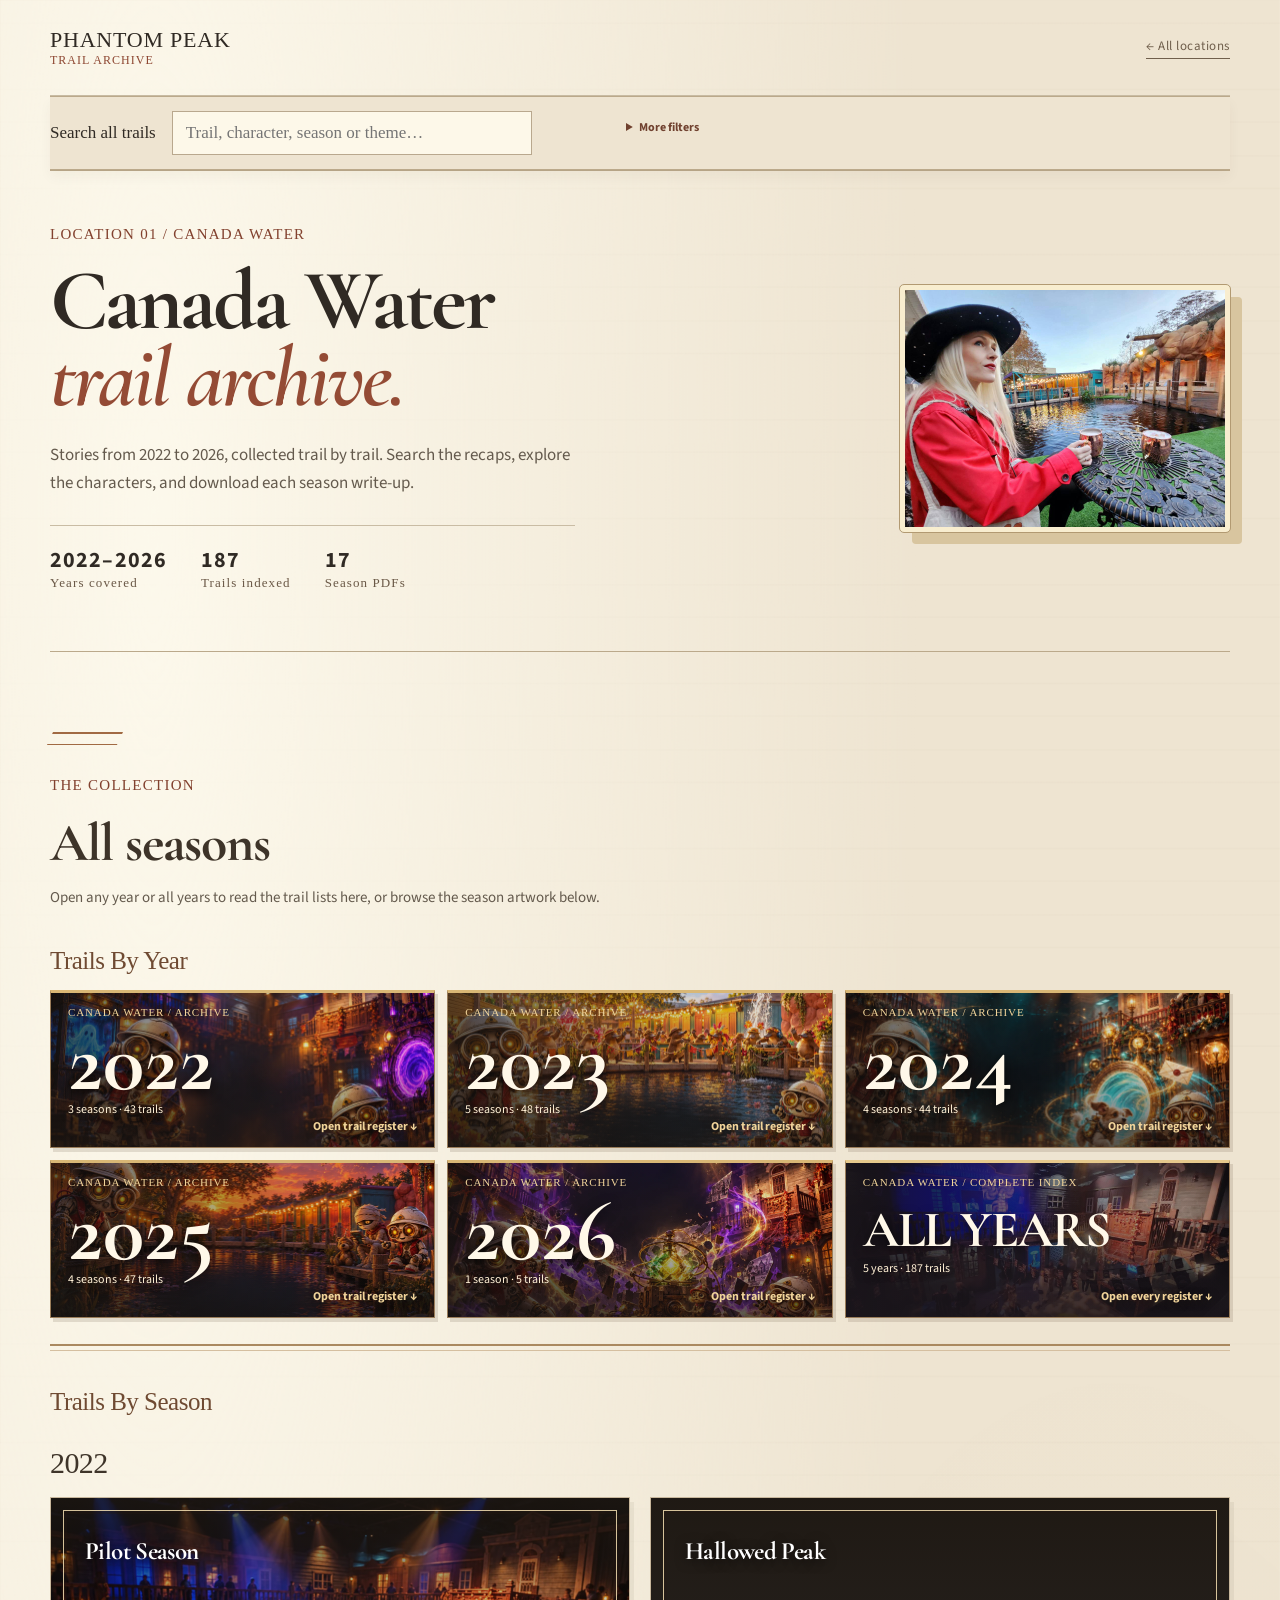
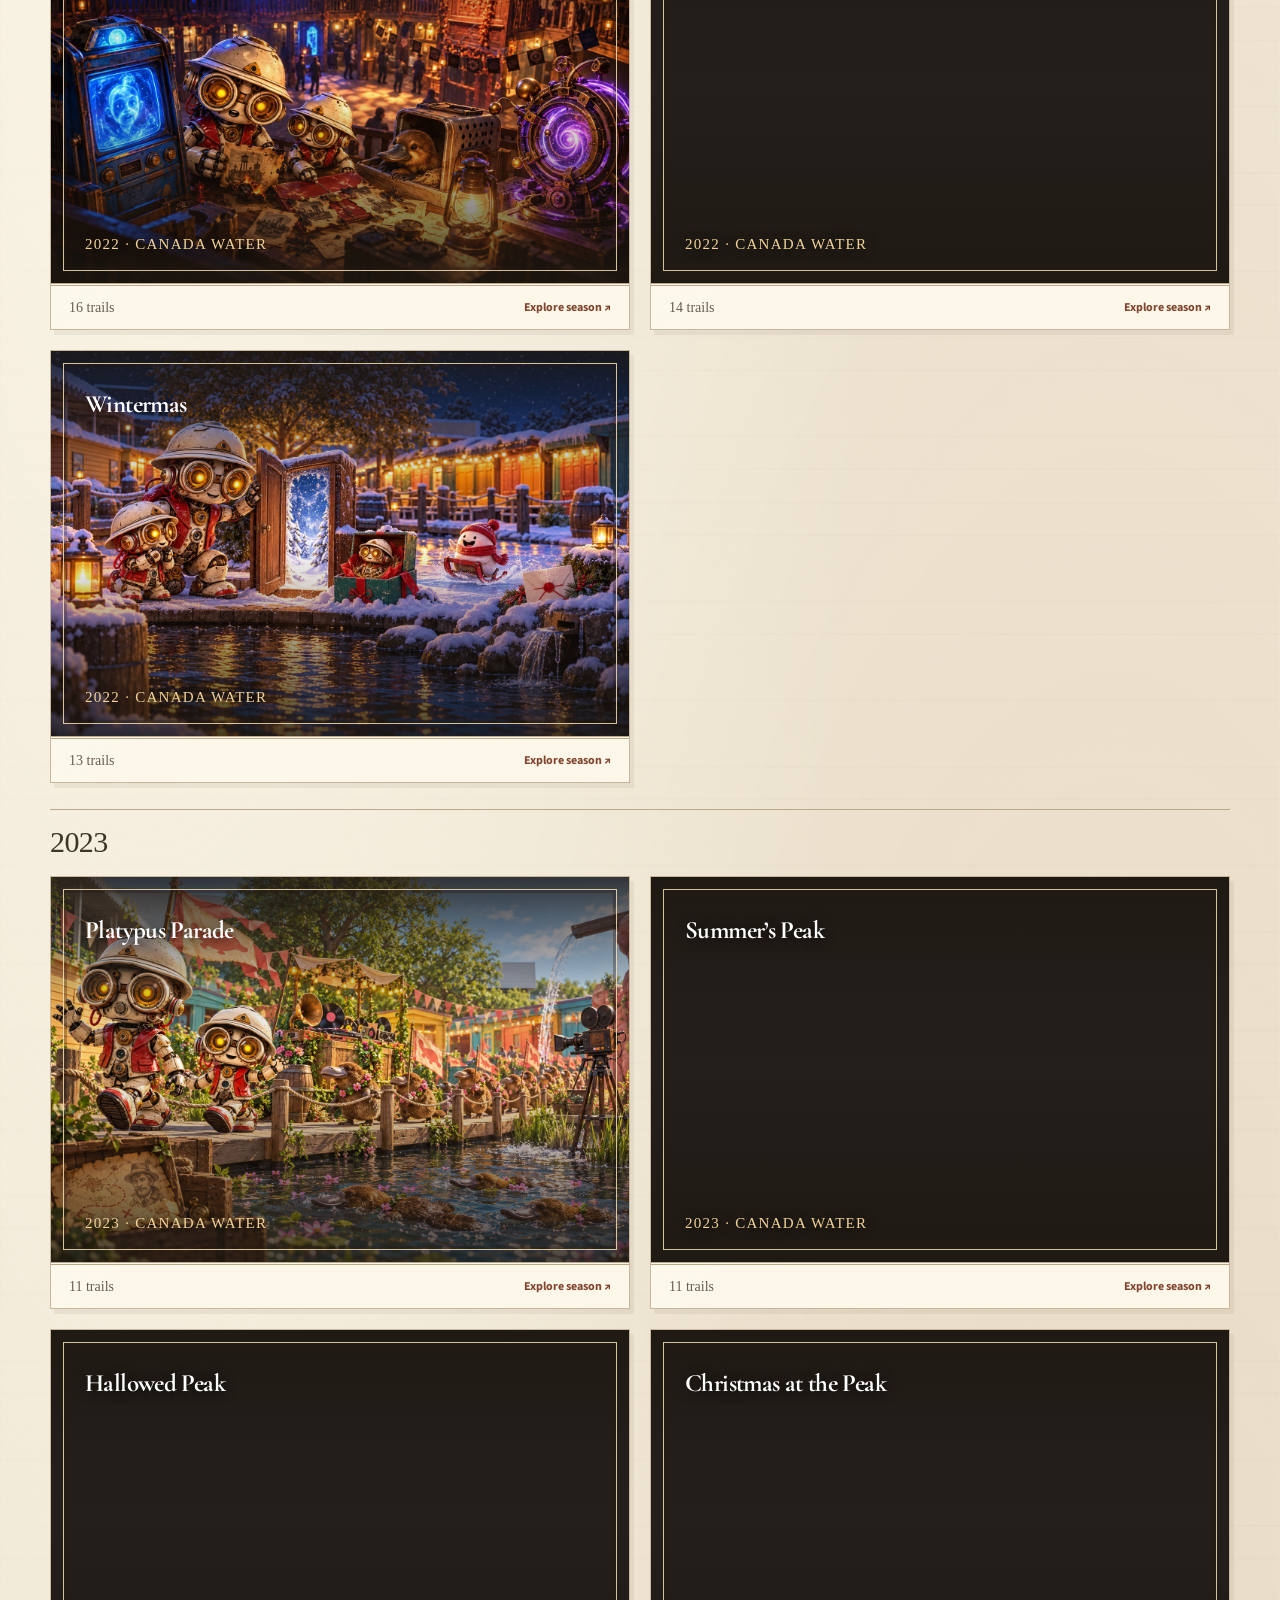
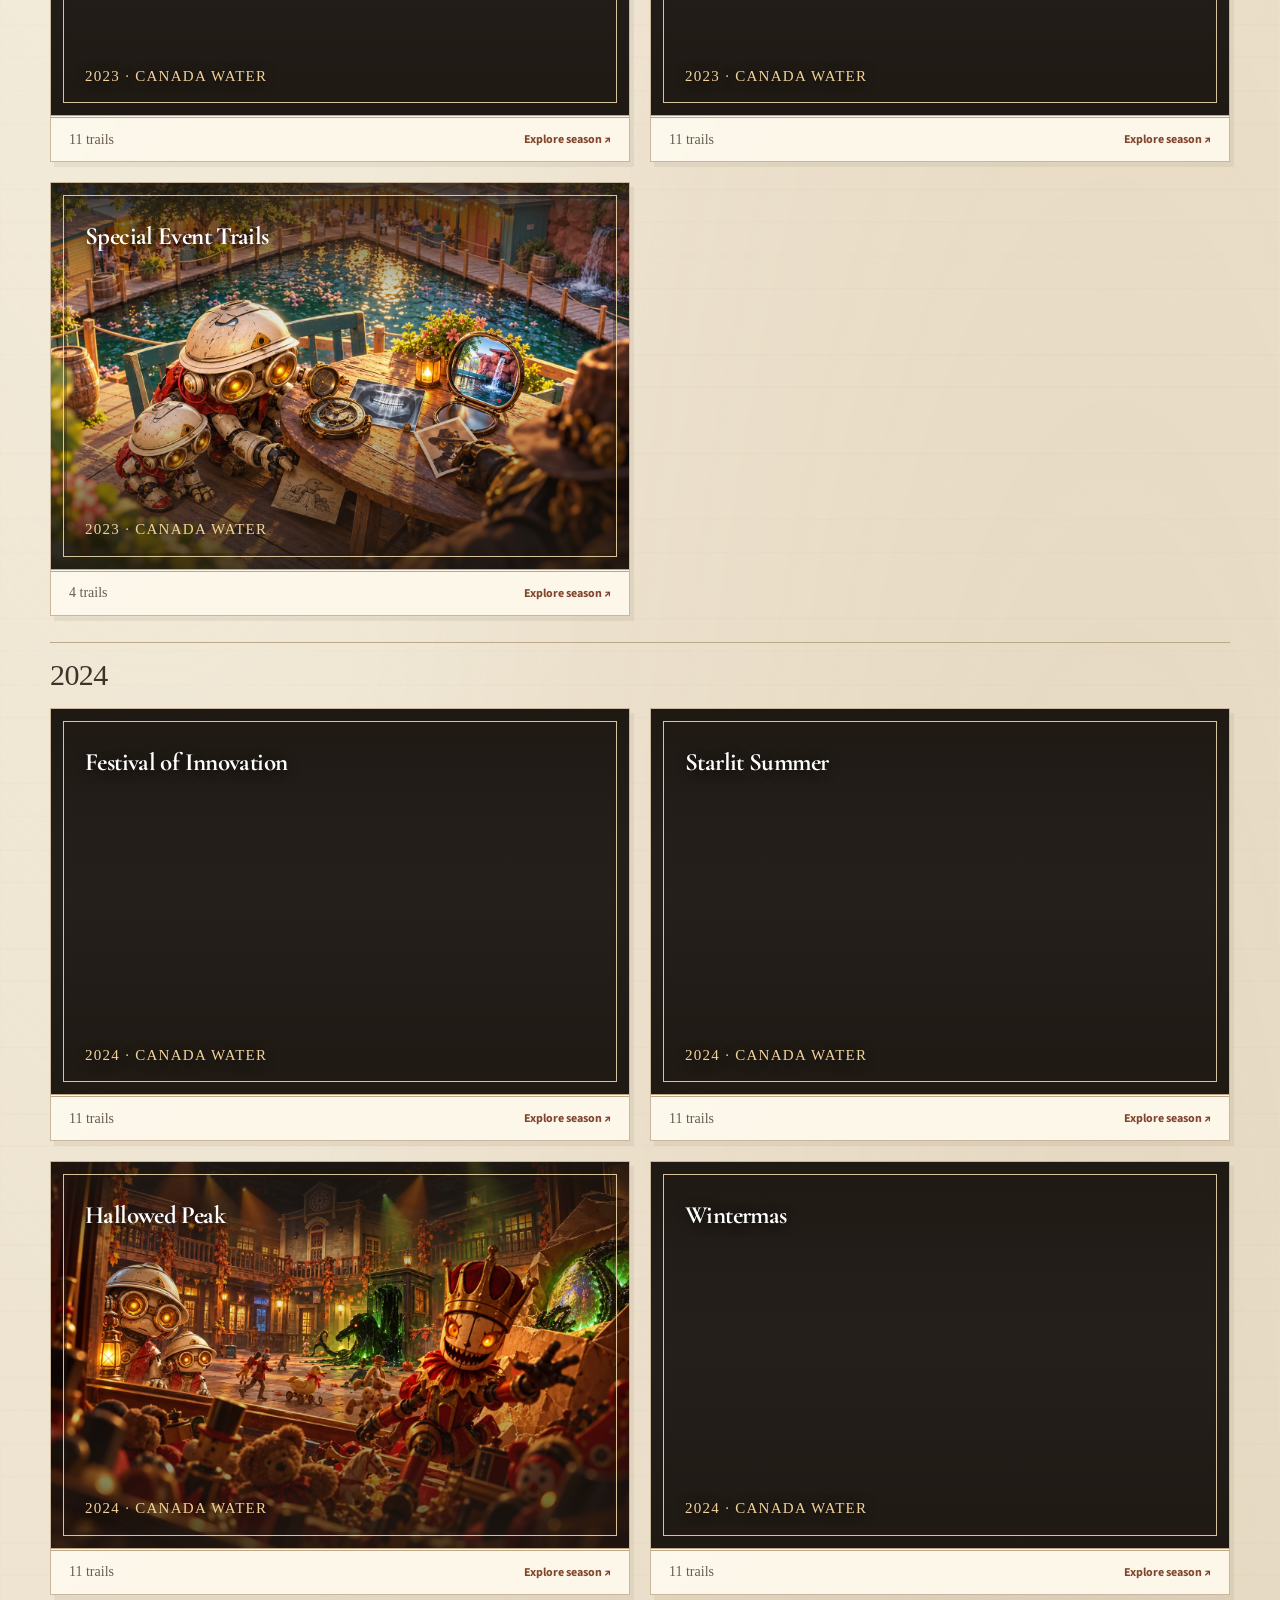
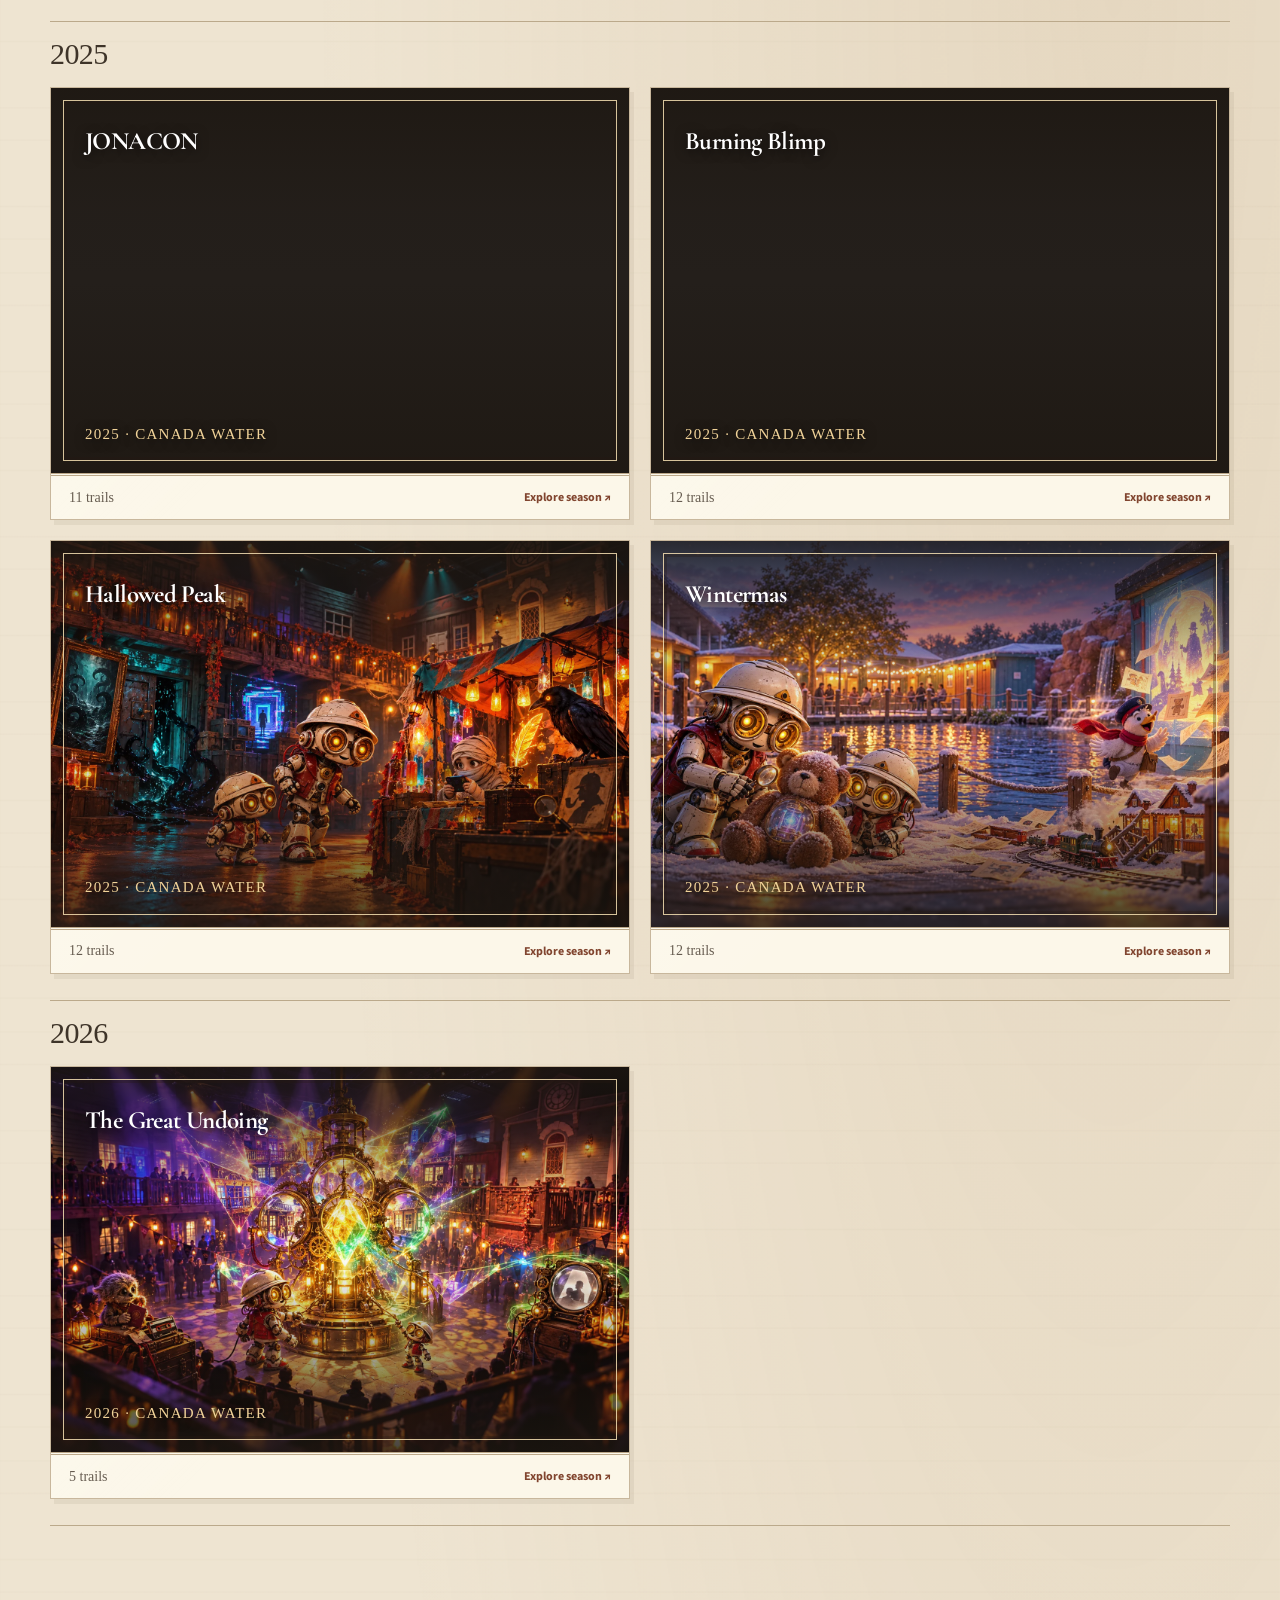
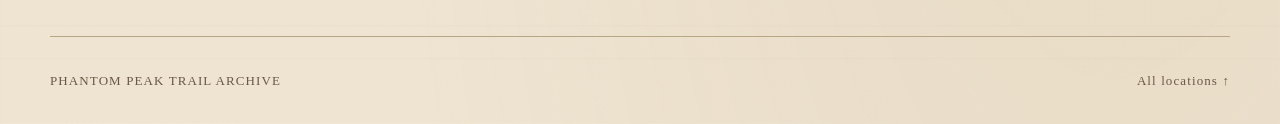
==== canada-water.html @ ec882821 "Show register label only when open and simplify season link" ====
<!doctype html>
<html lang="en">
<head>
  <meta charset="utf-8">
  <meta name="viewport" content="width=device-width, initial-scale=1">
  <meta name="theme-color" content="#eee4d1">
  <meta name="description" content="Search 187 Phantom Peak Canada Water trails by title, season, characters and theme. Read the recaps and download the season PDFs.">
  <title>Canada Water Trails · Phantom Peak Trail Archive</title>
  <link rel="icon" href="assets/ppec-logo.png">
  <link rel="stylesheet" href="styles.css?v=13">
  <script defer src="canada-water.js?v=14"></script>
</head>
<body class="archive-page">
  <a class="skip-link" href="#main">Skip to content</a>
  <header class="site-header wrap">
    <a class="brand" href="index.html" aria-label="Phantom Peak Trail Archive home">
      <span class="brand-lockup"><strong>PHANTOM PEAK</strong><small>TRAIL ARCHIVE</small></span>
    </a>
    <a class="header-back" href="index.html">← All locations</a>
  </header>

  <main id="main">
    <div class="archive-search-bar wrap">
      <label for="search">Search all trails <input id="search" type="search" placeholder="Trail, character, season or theme…" autocomplete="off"></label>
      <details class="advanced-filters"><summary>More filters</summary>
        <div class="filter-grid">
          <label>Year <select id="year-filter"><option value="">All years</option><option>2022</option><option>2023</option><option>2024</option><option>2025</option><option>2026</option></select></label>
          <label>Season <select id="season-filter"><option value="">All seasons</option><option>Launch</option><option>Spring</option><option>Summer</option><option>Autumn</option><option>Winter</option><option>Special</option><option>Finale</option></select></label>
          <label>Main character <select id="main-filter"><option value="">Any character</option></select></label>
          <label>Other character <select id="other-filter"><option value="">Any character</option></select></label>
          <label>Theme <select id="theme-filter"><option value="">Any theme</option></select></label>
        </div>
        <div class="filter-actions"><button id="apply-filters" type="button" disabled>Apply filters</button><span id="filter-status" role="status" aria-live="polite"></span></div>
      </details>
    </div>
    <section class="archive-intro wrap">
      <div class="archive-intro-copy">
        <p class="eyebrow">LOCATION 01 / CANADA WATER</p>
        <h1><span class="location-name">Canada Water</span><br><em>trail archive.</em></h1>
        <p>Stories from 2022 to 2026, collected trail by trail. Search the recaps, explore the characters, and download each season write-up.</p>
        <div class="archive-stats"><span><strong>2022–2026</strong> Years covered</span><span><strong>187</strong> Trails indexed</span><span><strong>17</strong> Season PDFs</span></div>
      </div>
      <div class="archive-intro-art" aria-hidden="true"><img src="assets/canada-water-portrait.jpg" alt=""></div>
    </section>

    <section class="library wrap" aria-label="Trail archive">
      <div id="archive-view" aria-live="polite"></div>
    </section>
  </main>

  <footer class="site-footer wrap"><span>PHANTOM PEAK TRAIL ARCHIVE</span><a href="index.html">All locations ↑</a></footer>
</body>
</html>
---- styles.css ----
@import url('https://fonts.googleapis.com/css2?family=Cormorant+Garamond:ital,wght@0,500;0,600;0,700;1,600&family=IM+Fell+English+SC&family=Source+Sans+3:wght@400;500;600;700&display=swap');

:root{--ink:#251a2e;--plum:#281a37;--plum-deep:#1c1129;--cream:#f5efe3;--paper:#fffaf0;--gold:#f8ca55;--red:#d83d38;--muted:#685e68;--line:#d9cfc0;font-family:'DM Sans',Arial,sans-serif;color:var(--ink);background:var(--cream)}
*{box-sizing:border-box}html{scroll-behavior:smooth}body{margin:0}button,input{font:inherit}a{color:inherit}img{max-width:100%;display:block}.wrap{width:min(1180px,calc(100% - 48px));margin-inline:auto}.skip-link{position:absolute;top:-60px;left:16px;padding:10px 16px;background:var(--gold);z-index:100}.skip-link:focus{top:10px}.site-header{height:86px;display:flex;align-items:center;justify-content:space-between;gap:18px}.brand{text-decoration:none;display:inline-flex;align-items:center;gap:12px;color:var(--ink);font-size:16px;letter-spacing:.13em;font-weight:700;white-space:nowrap}.brand img{border-radius:50%}.brand-accent{color:var(--red);padding-inline:2px}.header-label,.header-back{font-size:13px;letter-spacing:.04em;color:var(--muted)}.header-back{text-decoration:none;border-bottom:1px solid currentColor;padding-bottom:3px}.header-back:hover{color:var(--red)}.eyebrow{font-size:12px;font-weight:700;letter-spacing:.17em;color:#a33c39;margin:0 0 20px}.eyebrow.light{color:var(--gold)}h1,h2,h3,p{margin-top:0}h1,h2,h3{font-family:'Playfair Display',Georgia,serif}h1{font-size:clamp(58px,8.2vw,112px);line-height:.98;letter-spacing:-.045em}h1 em{font-weight:600;color:var(--gold)}h2{font-size:clamp(34px,4.2vw,54px);line-height:1.08;letter-spacing:-.035em}h3{font-size:clamp(44px,5vw,66px);line-height:1.01;letter-spacing:-.04em}

.hero{min-height:620px;position:relative;isolation:isolate;display:flex;align-items:center;background:var(--plum-deep);overflow:hidden}.hero-image{position:absolute;inset:0;background:url('assets/phantom-peak-bridge.jpg') center 49%/cover no-repeat;z-index:-2;filter:saturate(.8)}.hero-shade{position:absolute;inset:0;background:linear-gradient(90deg,rgba(28,17,41,.97) 0%,rgba(28,17,41,.86) 35%,rgba(28,17,41,.22) 78%),linear-gradient(0deg,rgba(28,17,41,.45),transparent 45%);z-index:-1}.hero-content{padding-block:95px;color:#fff}.hero h1{max-width:730px;margin-bottom:28px}.hero-intro{max-width:480px;color:#eee4eb;font-size:18px;line-height:1.65;margin-bottom:35px}.button{display:inline-flex;align-items:center;justify-content:space-between;gap:32px;padding:16px 19px;text-decoration:none;font-weight:700;font-size:14px}.button-gold{background:var(--gold);color:var(--plum-deep);box-shadow:5px 5px 0 rgba(248,202,85,.25)}.button:hover{transform:translateY(-2px)}.button:focus-visible,.location-card:focus-visible,.year-filter:focus-visible,.reader-close:focus-visible,a:focus-visible,input:focus-visible{outline:3px solid var(--red);outline-offset:4px}

.locations{padding-block:110px 100px}.section-heading{display:flex;justify-content:space-between;gap:40px;align-items:end;margin-bottom:34px}.section-heading h2{margin-bottom:0}.section-heading>p{max-width:350px;color:var(--muted);line-height:1.65;margin-bottom:7px}.location-grid{display:grid;grid-template-columns:repeat(2,minmax(0,1fr));gap:22px}.location-card{min-height:490px;padding:28px 30px 32px;display:flex;flex-direction:column;justify-content:space-between;position:relative;overflow:hidden;border-radius:3px;text-decoration:none}.location-card::before,.location-card::after{content:"";position:absolute;pointer-events:none}.location-canada{color:#fff;background:radial-gradient(circle at 92% 11%,#715183 0,transparent 39%),linear-gradient(135deg,#3c2850,#1b122a)}.location-canada::before{height:400px;width:400px;border:1px solid rgba(248,202,85,.2);border-radius:50%;right:-140px;top:90px;box-shadow:0 0 0 44px rgba(248,202,85,.045),0 0 0 98px rgba(248,202,85,.035)}.location-canada:hover{background:radial-gradient(circle at 92% 11%,#845c93 0,transparent 39%),linear-gradient(135deg,#49305e,#1b122a)}.location-stratford{background:linear-gradient(140deg,#e6ddcd,#d6cabb);color:#3e3640}.location-stratford::before{height:480px;width:480px;border:2px dashed rgba(65,48,67,.12);transform:rotate(28deg);right:-190px;top:70px}.location-card-top,.location-card-bottom{position:relative;z-index:1}.location-card-top{display:flex;justify-content:space-between;align-items:center;gap:12px}.location-index{font-size:11px;font-weight:700;letter-spacing:.13em}.status{font-size:10px;font-weight:700;letter-spacing:.11em;padding:8px 10px;white-space:nowrap}.status.ready{background:var(--gold);color:var(--ink)}.status.soon{border:1px solid rgba(37,26,46,.35)}.location-illustration{display:block;font-size:51px;color:var(--gold);line-height:1;margin-bottom:25px}.location-stratford .location-illustration{color:#9a788f}.location-card h3{margin-bottom:16px}.location-card p{max-width:320px;font-size:15px;line-height:1.6;opacity:.88;margin-bottom:32px}.card-link{display:inline-flex;gap:25px;align-items:center;border-bottom:1px solid currentColor;padding-bottom:6px;font-size:14px;font-weight:700}.card-link.muted{opacity:.65}.site-footer{min-height:88px;border-top:1px solid var(--line);display:flex;align-items:center;justify-content:space-between;gap:20px;color:var(--muted);font-size:11px;letter-spacing:.12em;font-weight:700}.site-footer a{text-decoration:none}

.archive-intro{min-height:430px;padding-block:55px 60px;display:flex;align-items:center;justify-content:space-between;gap:40px;border-top:1px solid var(--line);border-bottom:1px solid var(--line)}.archive-intro-copy{max-width:700px}.archive-intro h1{font-size:clamp(56px,6.7vw,88px);margin-bottom:24px}.archive-intro h1 em{color:#aa3c36}.archive-intro-copy>p:not(.eyebrow){max-width:525px;line-height:1.65;font-size:17px;color:var(--muted)}.archive-stats{display:flex;gap:34px;margin-top:28px}.archive-stats span{font-size:12px;color:var(--muted)}.archive-stats strong{display:block;color:var(--ink);font-size:22px;line-height:1.3}.archive-intro-art{width:275px;min-width:220px;aspect-ratio:1;position:relative;display:grid;place-items:center;background:#e9d6aa;border-radius:50%;box-shadow:0 0 0 16px #eee3cd,0 0 0 17px #cbbd9e}.archive-intro-art img{width:66%;border-radius:50%;transform:rotate(-9deg);box-shadow:5px 12px 0 rgba(37,26,46,.13)}.art-rays{position:absolute;top:-50px;right:-10px;font-size:90px;color:#ba6150}.library{padding-block:80px 110px}.library-heading{display:flex;align-items:end;justify-content:space-between;gap:25px}.library-heading h2{margin-bottom:0}.search-label{display:flex;flex-direction:column;gap:8px;color:var(--muted);font-size:12px;font-weight:700;letter-spacing:.04em;min-width:min(300px,100%)}.search-label input{border:1px solid #bdb1a8;border-radius:2px;background:var(--paper);height:45px;padding:0 14px;color:var(--ink);outline:none}.search-label input:focus{border-color:#a33c39}.year-filters{display:flex;gap:8px;flex-wrap:wrap;margin:35px 0 14px}.year-filter{border:1px solid var(--line);background:transparent;color:var(--ink);padding:9px 17px;cursor:pointer;font-size:13px;font-weight:700}.year-filter:hover{border-color:var(--red)}.year-filter.active{background:var(--plum);border-color:var(--plum);color:#fff}.results-count{color:var(--muted);font-size:13px;margin-bottom:21px}.season-grid{display:grid;grid-template-columns:repeat(3,minmax(0,1fr));gap:17px}.season-card{min-height:258px;background:var(--paper);border:1px solid var(--line);display:flex;flex-direction:column;justify-content:space-between;padding:22px;position:relative;overflow:hidden}.season-card::before{content:"";position:absolute;width:95px;height:95px;border:1px solid currentColor;opacity:.12;border-radius:50%;right:-23px;top:-27px}.season-card.spring{border-top:5px solid #7e9374}.season-card.summer{border-top:5px solid #dd9952}.season-card.autumn{border-top:5px solid #a85846}.season-card.winter{border-top:5px solid #7c8ca3}.season-card.special{border-top:5px solid #9470a0}.season-card.pending{background:#eee7db;border-style:dashed;color:#6d626c}.season-top{display:flex;justify-content:space-between;gap:12px;align-items:start}.season-tag{font-size:11px;font-weight:700;letter-spacing:.11em;text-transform:uppercase;color:#775a5f}.season-symbol{font-size:31px;line-height:1;color:#aa8674}.season-card h3{font-size:27px;line-height:1.12;margin:0 0 11px;letter-spacing:-.025em}.season-card p{font-size:13px;line-height:1.5;color:var(--muted);margin:0}.season-card .season-action{background:none;border:0;color:#a03634;font-size:13px;font-weight:700;padding:0 0 4px;cursor:pointer;border-bottom:1px solid #a03634;text-align:left}.season-card .season-action:hover{color:#712220}.season-card .pending-label{font-size:12px;font-weight:700;color:#74616c}.no-results{padding:35px;border:1px dashed var(--line);color:var(--muted);text-align:center}

.reader{width:min(1000px,calc(100% - 26px));height:min(92vh,900px);max-height:none;border:0;padding:0;background:var(--paper);color:var(--ink);box-shadow:0 25px 80px rgba(0,0,0,.4)}.reader::backdrop{background:rgba(24,15,32,.82)}.reader-header{display:flex;justify-content:space-between;gap:20px;align-items:start;padding:20px 24px 12px}.reader-header .eyebrow{margin-bottom:5px}.reader-header h2{font-size:28px;margin:0}.reader-close{border:1px solid var(--line);background:transparent;width:40px;height:40px;font-size:30px;cursor:pointer;line-height:1}.reader-actions{display:flex;gap:20px;padding:0 24px 15px;font-size:13px;font-weight:700;color:#a03634}.reader-actions a{text-decoration:underline;text-underline-offset:3px}.reader iframe{display:block;width:100%;height:calc(100% - 145px);border:0;background:#ddd}.reader-fallback{font-size:12px;color:var(--muted);padding:6px 24px;margin:0}

@media(max-width:800px){.hero{min-height:570px}.hero-shade{background:linear-gradient(90deg,rgba(28,17,41,.95),rgba(28,17,41,.52)),linear-gradient(0deg,rgba(28,17,41,.55),transparent 55%)}.location-grid{grid-template-columns:1fr}.location-card{min-height:400px}.season-grid{grid-template-columns:repeat(2,minmax(0,1fr))}.archive-intro-art{width:200px;min-width:180px}.section-heading{align-items:start}}
@media(max-width:600px){.wrap{width:min(100% - 32px,1180px)}.site-header{height:74px}.brand{font-size:13px;gap:9px}.brand img{width:39px;height:39px}.header-label{display:none}.hero{min-height:590px;align-items:end}.hero-content{padding-block:70px}.hero h1{font-size:clamp(58px,13vw,80px)}.hero-intro{font-size:16px}.locations{padding-block:75px}.section-heading,.library-heading{display:block}.section-heading>p{margin-top:20px}.location-card{min-height:410px;padding:23px}.location-card h3{font-size:55px}.archive-intro{padding-block:57px 40px;display:block;overflow:hidden}.archive-intro h1{font-size:clamp(53px,12vw,70px)}.archive-intro-art{display:none}.archive-stats{gap:22px}.library{padding-block:64px 80px}.library-heading .search-label{margin-top:27px}.season-grid{grid-template-columns:1fr}.season-card{min-height:220px}.site-footer{align-items:start;flex-direction:column;justify-content:center;gap:7px}.reader-header h2{font-size:21px}.reader-actions{gap:14px;flex-wrap:wrap}.reader iframe{height:calc(100% - 180px)}}
@media(prefers-reduced-motion:reduce){html{scroll-behavior:auto}.button:hover{transform:none}}

/* Trail-level archive */
.filter-grid{display:grid;grid-template-columns:repeat(5,minmax(0,1fr));gap:12px;margin:34px 0 22px}.filter-grid label{display:flex;flex-direction:column;gap:8px;font-size:12px;font-weight:700;color:var(--muted)}.filter-grid select{height:44px;width:100%;border:1px solid #bdb1a8;background:var(--paper);color:var(--ink);border-radius:2px;padding:0 10px;font-size:13px;outline:none}.filter-grid select:focus-visible{outline:3px solid var(--red);outline-offset:2px}.results-row{display:flex;align-items:center;justify-content:space-between;gap:15px;border-bottom:1px solid var(--line);padding-bottom:10px}.results-row .results-count{margin:0}.clear-filters{border:0;background:none;color:#a03634;font-size:12px;font-weight:700;text-decoration:underline;text-underline-offset:3px;cursor:pointer;padding:5px}.season-section{padding-block:45px 30px;border-bottom:1px solid var(--line)}.season-section-header{display:flex;align-items:end;justify-content:space-between;gap:25px;margin-bottom:22px}.season-section-header .eyebrow{margin-bottom:10px}.season-section-header h3{font-size:clamp(31px,3.5vw,43px);margin-bottom:4px}.season-total{font-size:13px;color:var(--muted);margin:0}.season-pdf-actions{display:flex;flex-wrap:wrap;gap:9px;justify-content:flex-end}.season-pdf-actions a{display:inline-flex;align-items:center;justify-content:center;min-height:40px;padding:9px 12px;border:1px solid var(--plum);text-decoration:none;font-size:12px;font-weight:700;white-space:nowrap}.season-pdf-actions a:first-child{background:var(--plum);color:#fff}.season-pdf-actions a:hover{background:var(--gold);color:var(--ink);border-color:var(--gold)}.trail-grid{display:grid;grid-template-columns:repeat(3,minmax(0,1fr));gap:17px}.trail-card{background:var(--paper);border:1px solid var(--line);display:flex;flex-direction:column;min-width:0}.trail-image{width:100%;aspect-ratio:16/8.5;background:#e6dccd;display:grid;place-content:center;text-align:center;overflow:hidden}.trail-image img{height:100%;width:100%;object-fit:cover}.trail-image.empty{border-bottom:1px dashed #c7b8a7;background:radial-gradient(circle at 50% 140%,#e4c6b3 0,transparent 55%),repeating-linear-gradient(135deg,#eee4d5 0 2px,#e9dfd0 2px 15px)}.trail-image.empty span{font-size:37px;line-height:1;color:#aa786b}.trail-image.empty small{font-size:10px;font-weight:700;letter-spacing:.12em;color:#7e6f70}.trail-card-body{padding:20px;display:flex;flex-direction:column;flex:1}.trail-number{font-size:10px;font-weight:700;letter-spacing:.13em;color:#a13d39;margin-bottom:12px}.trail-card h4{font-family:'Playfair Display',Georgia,serif;font-size:25px;line-height:1.13;letter-spacing:-.025em;margin:0 0 12px}.trail-meta{display:grid;grid-template-columns:105px 1fr;gap:7px 8px;border-top:1px solid var(--line);padding-top:14px;margin:0 0 16px;font-size:11px;line-height:1.4}.trail-meta dt{color:#8d5450;font-weight:700}.trail-meta dd{margin:0;color:#514651}.trail-details{margin-top:auto;border-top:1px solid var(--line);padding-top:12px;font-size:13px}.trail-details summary{color:#a03634;font-weight:700;cursor:pointer;list-style-position:inside}.trail-details summary:focus-visible{outline:3px solid var(--red);outline-offset:3px}.trail-details p{color:#514651;line-height:1.65;margin:13px 0 0;white-space:pre-wrap}.pending-season{border:1px dashed var(--line);padding:20px;background:#eee7db;color:var(--muted);font-size:14px}.season-section.finale{border-bottom:0}
@media(max-width:1000px){.filter-grid{grid-template-columns:repeat(3,minmax(0,1fr))}.trail-grid{grid-template-columns:repeat(2,minmax(0,1fr))}}
@media(max-width:600px){.filter-grid{grid-template-columns:repeat(2,minmax(0,1fr));gap:10px}.filter-grid label:first-child{grid-column:span 2}.season-section-header{display:block}.season-pdf-actions{justify-content:flex-start;margin-top:20px}.trail-grid{grid-template-columns:1fr}.archive-stats{flex-wrap:wrap}.archive-stats span{min-width:85px}}

/* Portrait business card artwork keeps its full proportions. */
.trail-image{width:min(220px,calc(100% - 40px));aspect-ratio:55/85;margin:20px auto 0;display:grid;place-items:center}
.trail-image img{width:100%;height:100%;object-fit:contain}
.trail-image.empty{padding:20px;align-content:center;gap:8px;border:1px dashed #c7b8a7}

/* The archive palette follows the supplied Phantom Peak and PPEC artwork. */
:root{--ink:#102836;--plum:#4b087c;--plum-deep:#081c2b;--cream:#f4f0e9;--paper:#fffaf3;--gold:#f1ce50;--red:#e4493c;--muted:#5d6971;--line:#cbd0cb}
.site-header{height:96px}
.brand img{width:60px;height:60px;border-radius:5px;object-fit:contain;background:#4b087c}
.hero{background:#081c2b}
.hero-image{left:45%;background-image:url('assets/phantom-peak-visit.jpg');background-position:center;background-size:cover;filter:none}
.hero-shade{background:linear-gradient(90deg,#081c2b 0%,#081c2b 32%,rgba(8,28,43,.88) 43%,rgba(8,28,43,.12) 67%,transparent 100%)}
.hero-content{position:relative;width:min(1180px,calc(100% - 48px))}
.hero h1{font-size:clamp(56px,6.8vw,91px);max-width:570px}
.hero-intro{max-width:430px}
.location-canada{background:radial-gradient(circle at 92% 11%,#684394 0,transparent 39%),linear-gradient(135deg,#4b087c,#081c2b)}
.archive-intro-art{background:#4b087c;border-radius:12px;box-shadow:0 16px 0 #e9d9b6;overflow:hidden}
.archive-intro-art img{width:100%;height:100%;border-radius:0;transform:none;box-shadow:none;object-fit:contain}
.browse-panel{display:grid;grid-template-columns:repeat(2,minmax(0,1fr));gap:18px;margin:30px 0 22px;padding:25px;background:var(--plum-deep);border-top:5px solid var(--gold);color:#fff}
.browse-panel label{display:flex;flex-direction:column;gap:10px;font-size:15px;font-weight:700}
.browse-step{display:inline-flex;align-items:center;justify-content:center;width:31px;height:31px;background:var(--gold);color:var(--plum-deep);font-size:12px;font-weight:700}
.browse-panel select{width:100%;height:52px;border:1px solid #d7c9e4;border-radius:2px;background:#fffaf3;color:var(--ink);padding:0 14px;font:inherit;font-size:15px}
.browse-panel select:disabled{opacity:.6;cursor:not-allowed}
.browse-panel select:focus-visible,.advanced-filters summary:focus-visible{outline:3px solid var(--gold);outline-offset:3px}
.archive-search{display:flex;align-items:start;gap:20px;flex-wrap:wrap;margin:0 0 22px}
.archive-search .search-label{min-width:min(300px,100%);font-size:12px}
.archive-search .search-label input{height:40px}
.advanced-filters{font-size:12px;color:var(--muted);padding-top:6px;flex:1;min-width:190px}
.advanced-filters summary{cursor:pointer;color:var(--plum);font-weight:700;min-height:33px}
.advanced-filters .filter-grid{margin:12px 0 5px}
.choose-trail-note{padding:24px;border:1px dashed var(--line);background:var(--paper);color:var(--muted);font-size:14px}
.trail-image.empty{border-color:#aeb8b6;background:radial-gradient(circle at 50% 135%,#d8bbc4 0,transparent 55%),repeating-linear-gradient(135deg,#eee4d5 0 2px,#e9dfd0 2px 15px)}
.trail-grid.single-trail{grid-template-columns:minmax(0,760px)}
.single-trail .trail-card{display:grid;grid-template-columns:260px minmax(0,1fr)}
.single-trail .trail-image{width:220px;margin:20px}
.single-trail .trail-card-body{justify-content:center}
.single-trail .trail-details{margin-top:6px}
@media(max-width:800px){.hero-image{left:35%}.hero-shade{background:linear-gradient(90deg,#081c2b 0%,rgba(8,28,43,.9) 47%,rgba(8,28,43,.28) 100%)}}
@media(max-width:600px){.site-header{height:78px}.brand img{width:46px;height:46px}.hero-image{left:0;background-position:center 24%}.hero-shade{background:linear-gradient(0deg,#081c2b 0%,rgba(8,28,43,.94) 40%,rgba(8,28,43,.22) 100%)}.hero-content{width:min(100% - 32px,1180px)}.hero h1{font-size:clamp(54px,12vw,72px)}.browse-panel{grid-template-columns:1fr;padding:19px;gap:20px}.archive-search{display:block}.advanced-filters{margin-top:13px}.trail-image{width:min(220px,calc(100% - 36px))}.single-trail .trail-card{display:flex}.single-trail .trail-image{width:min(220px,calc(100% - 36px));margin:20px auto 0}}

/* Collection navigation and supplied photography. */
[hidden]{display:none!important}
.brand-lockup{display:flex;flex-direction:column;gap:3px;line-height:1.05}
.brand-lockup strong{font-size:17px;letter-spacing:.11em}
.brand-lockup small{font-size:10px;letter-spacing:.23em;color:var(--red)}
.hero-image{left:43%;background-image:url('assets/phantom-peak-interior.jpg');background-position:center 42%}
.hero-shade{background:linear-gradient(90deg,#081c2b 0%,#081c2b 33%,rgba(8,28,43,.82) 47%,rgba(8,28,43,.12) 74%,transparent 100%)}
.location-canada{background-image:linear-gradient(0deg,rgba(8,28,43,.94) 0%,rgba(8,28,43,.55) 42%,rgba(8,28,43,.15) 100%),url('assets/canada-water-evening.jpg');background-size:cover;background-position:center}
.location-canada::before{display:none}
.location-canada:hover{background-image:linear-gradient(0deg,rgba(8,28,43,.87) 0%,rgba(8,28,43,.42) 42%,rgba(8,28,43,.08) 100%),url('assets/canada-water-evening.jpg')}
.archive-intro-art{width:330px;min-width:270px;aspect-ratio:4/3;border-radius:4px;background:#d7bca1;box-shadow:12px 12px 0 #e9d9b6}
.archive-intro-art img{width:100%;height:100%;object-fit:cover;object-position:center}
.archive-search-bar{position:sticky;top:0;z-index:10;display:flex;align-items:flex-start;gap:26px;padding-block:14px;background:var(--cream);border-top:1px solid var(--line);border-bottom:1px solid var(--line)}
.archive-search-bar>label{display:flex;align-items:center;gap:16px;min-width:min(100%,550px);font-size:13px;font-weight:700;color:var(--ink)}
.archive-search-bar input{width:min(100%,360px);height:44px;border:1px solid #bdb1a8;background:var(--paper);padding:0 13px;color:var(--ink)}
.archive-search-bar input:focus-visible{outline:3px solid var(--gold);outline-offset:2px}
.archive-search-bar .advanced-filters{padding-top:8px;min-width:120px}
.archive-search-bar .advanced-filters .filter-grid{width:min(790px,calc(100vw - 80px));margin:17px 0 5px}
.library-description{font-size:15px;line-height:1.6;color:var(--muted);margin:14px 0 0}
.season-year-group{padding-block:17px 26px;border-bottom:1px solid var(--line)}
.season-year{font-size:27px;margin:0 0 18px;color:var(--plum)}
.season-index{display:grid;grid-template-columns:repeat(2,minmax(0,1fr));gap:12px}
.season-index-row{min-height:115px;display:flex;align-items:center;justify-content:space-between;gap:20px;padding:20px 24px;background:var(--paper);border:1px solid var(--line);border-left:5px solid var(--plum);text-decoration:none}
.season-index-row:hover,.season-index-row:focus-visible{border-color:var(--red);transform:translateY(-2px)}
.season-index-row h4{font-family:'Playfair Display',Georgia,serif;font-size:25px;line-height:1.15;margin:7px 0 8px}
.season-index-tag{font-size:10px;font-weight:700;letter-spacing:.14em;color:#a33c39}
.season-index-count{font-size:12px;color:var(--muted)}
.season-index-arrow{font-size:27px;color:var(--red)}
.breadcrumb,.breadcrumbs{display:block;margin:0 0 28px;color:var(--plum);font-size:13px;font-weight:700}
.breadcrumb,.breadcrumbs a{text-decoration:none;border-bottom:1px solid currentColor;padding-bottom:3px}
.season-page .season-section-header{padding-bottom:25px;margin-bottom:27px;border-bottom:1px solid var(--line)}
.season-page .season-section-header h2{margin:0 0 9px}
.trail-card-link{text-decoration:none;color:var(--ink);transition:transform .15s ease,box-shadow .15s ease}
.trail-card-link:hover,.trail-card-link:focus-visible{transform:translateY(-3px);box-shadow:0 11px 22px rgba(8,28,43,.12);border-color:var(--red)}
.trail-card-link .trail-meta{margin-top:auto}
.trail-card-season{font-size:12px;color:var(--muted);margin:-4px 0 10px}
.trail-open{font-size:12px;font-weight:700;color:#a03634;border-top:1px solid var(--line);padding-top:14px;margin-top:4px}
.trail-page .library-heading{margin-bottom:26px}
.trail-page .library-heading h2{max-width:850px}
.trail-detail{display:grid;grid-template-columns:minmax(250px,330px) minmax(0,1fr);gap:36px;align-items:start;padding:30px;background:var(--paper);border:1px solid var(--line)}
.trail-detail .trail-image{width:min(100%,300px);margin:0 auto}
.trail-detail-copy h3{font-size:28px;margin:0 0 18px}
.trail-description{font-size:16px;line-height:1.75;color:#3b4347;margin-bottom:27px;white-space:pre-wrap}
.trail-detail-copy .trail-meta{grid-template-columns:125px 1fr;font-size:13px;margin-bottom:24px}
.trail-detail-copy .season-pdf-actions{justify-content:flex-start}
.search-page .library-heading{margin-bottom:18px}
.search-page .clear-filters{margin-bottom:24px}
.search-page .no-results{margin-top:20px}
@media(max-width:800px){.archive-search-bar{position:static;flex-wrap:wrap}.archive-search-bar .advanced-filters .filter-grid{width:100%}.season-index{grid-template-columns:1fr}.trail-detail{grid-template-columns:240px minmax(0,1fr);gap:23px}.hero-image{left:32%}}
@media(max-width:600px){.brand-lockup strong{font-size:12px}.brand-lockup small{font-size:8px}.header-back{font-size:11px}.hero-image{left:0;background-position:center}.hero-shade{background:linear-gradient(0deg,#081c2b 0%,rgba(8,28,43,.94) 42%,rgba(8,28,43,.28) 100%)}.archive-search-bar{padding-block:15px;gap:8px}.archive-search-bar>label{display:block}.archive-search-bar input{display:block;width:100%;margin-top:7px}.archive-search-bar .advanced-filters{padding-top:0}.archive-search-bar .filter-grid{grid-template-columns:repeat(2,minmax(0,1fr))}.season-index-row{min-height:102px;padding:17px}.season-index-row h4{font-size:22px}.season-page .season-section-header{display:block}.season-page .season-pdf-actions{justify-content:flex-start;margin-top:20px}.trail-detail{display:block;padding:20px}.trail-detail .trail-image{width:min(250px,100%);margin:0 auto 25px}.trail-description{font-size:15px}}

/* The season title and location sit on the artwork in every archive view. */
.season-index{gap:20px}
.season-index-row{display:block;min-height:0;padding:0;border:1px solid var(--line);background:var(--paper);overflow:hidden}
.season-art{position:relative;isolation:isolate;aspect-ratio:3/2;overflow:hidden;background:#081c2b;color:#fff}
.season-art img{width:100%;height:100%;object-fit:cover}
.season-art::after{content:"";position:absolute;inset:0;z-index:0;pointer-events:none;background:linear-gradient(180deg,rgba(8,28,43,.86) 0%,rgba(8,28,43,.22) 28%,transparent 54%,rgba(8,28,43,.78) 100%)}
.season-art::before{content:"";position:absolute;inset:12px;z-index:2;pointer-events:none;border:1px solid rgba(255,239,197,.68)}
.season-art-overlay{position:absolute;inset:0;z-index:1;display:flex;flex-direction:column;justify-content:space-between;padding:32px 34px 29px;text-shadow:0 2px 12px rgba(0,0,0,.7)}
.season-art-title{font-family:'Playfair Display',Georgia,serif;font-size:clamp(27px,3vw,43px);line-height:1.08;letter-spacing:-.02em;margin:0;color:#fff;max-width:80%}
.season-art-place{font-size:12px;line-height:1.3;font-weight:700;letter-spacing:.16em;text-transform:uppercase;color:#ffe7aa}
.season-index-details{display:flex;align-items:center;justify-content:space-between;gap:16px;padding:14px 19px}
.season-index-count{font-size:12px;color:var(--muted)}
.season-index-arrow{font-size:12px;font-weight:700;color:var(--plum)}
.season-index-row:hover .season-art img,.season-index-row:focus-visible .season-art img{transform:scale(1.025)}
.season-index-row .season-art img{transition:transform .2s ease}
.season-page>.season-art{aspect-ratio:2.4/1;margin:0 0 24px}
.season-page>.season-art .season-art-title{font-size:clamp(36px,5vw,62px)}
.season-page>.season-section-header{align-items:center}
.season-page .season-section-header{padding-bottom:19px;margin-bottom:27px}
.season-page .season-total{font-size:14px;font-weight:700}
@media(max-width:600px){.season-index-row{padding:0}.season-art-overlay{padding:25px 28px 24px}.season-art::before{inset:9px}.season-art-title{font-size:clamp(28px,8vw,42px)}.season-page>.season-art{aspect-ratio:3/2}.season-page>.season-art .season-art-title{font-size:clamp(32px,8vw,48px)}.season-art-place{font-size:10px}.season-page .season-pdf-actions{margin-top:14px}}
@media(prefers-reduced-motion:reduce){.season-index-row .season-art img{transition:none}}

/* Old Town archive: aged paper, ledger lines and printed type. */
:root{--ink:#302a24;--plum:#593d32;--plum-deep:#201e1b;--cream:#eee4d1;--paper:#fcf7e9;--gold:#d3aa62;--red:#9a4835;--muted:#665c50;--line:#c9bca4;font-family:'Source Sans 3',Arial,sans-serif;background:var(--cream)}
body{background:radial-gradient(ellipse at 12% 8%,rgba(255,252,240,.85),transparent 48%),radial-gradient(ellipse at 87% 73%,rgba(166,124,72,.12),transparent 51%),repeating-linear-gradient(0deg,transparent 0 32px,rgba(102,78,48,.025) 32px 33px),var(--cream);color:var(--ink)}
h1,h2,h3,.trail-card h4,.season-index-row h4,.season-art-title{font-family:'Cormorant Garamond',Georgia,serif;font-weight:700;letter-spacing:-.025em}
h1{letter-spacing:-.035em}h2,h3{letter-spacing:-.02em}
.eyebrow,.location-index,.status,.season-index-tag,.trail-number,.season-art-place,.brand-lockup small,.site-footer,.archive-stats span,.card-link,.season-pdf-actions a{font-family:'IM Fell English SC',Georgia,serif;font-weight:400;letter-spacing:.085em}
.eyebrow{font-size:15px;color:#82412e}.eyebrow.light{color:#f1cf8b}
.site-header{border-bottom:1px solid var(--line)}.brand-lockup strong{font-family:'IM Fell English SC',Georgia,serif;font-size:22px;font-weight:400;letter-spacing:.035em}.brand-lockup small{font-size:12px;color:#8d4631}.header-label,.header-back{color:#705f4c}
.site-footer{border-color:#b9a687;color:#6a5846;font-size:13px}
.hero{background:#211d1a}.hero-shade{background:linear-gradient(90deg,rgba(30,27,23,.97) 0%,rgba(30,27,23,.93) 32%,rgba(30,27,23,.52) 59%,rgba(30,27,23,.1) 100%)}
.hero h1{font-size:clamp(66px,8vw,108px);line-height:.88}.hero h1 em{color:#e2bd79}.hero-intro{color:#f2e9d9}.hero .button-gold{background:#d9b775;color:#30251e;box-shadow:5px 5px 0 rgba(217,183,117,.22)}
.locations{position:relative}.locations::before,.library::before{content:'';display:block;width:70px;height:10px;margin-bottom:32px;border-top:2px solid #a16a43;border-bottom:1px solid #a16a43;transform:skewX(-25deg)}
.section-heading>p,.archive-intro-copy>p:not(.eyebrow),.library-description{color:#645a4d}
.location-card{border:1px solid #aa9474;box-shadow:7px 8px 0 rgba(86,64,42,.12)}.location-canada{background-image:linear-gradient(0deg,rgba(30,27,23,.94),rgba(30,27,23,.14) 70%),url('assets/canada-water-evening.jpg')}.location-canada:hover{background-image:linear-gradient(0deg,rgba(30,27,23,.88),rgba(30,27,23,.07) 70%),url('assets/canada-water-evening.jpg')}.location-stratford{background:repeating-linear-gradient(135deg,rgba(124,93,55,.035) 0 2px,transparent 2px 18px),#e7d9bd;color:#3c332a}.location-stratford::before{border-color:rgba(87,64,39,.22)}.status.ready{background:#d9b775}.status.soon{border-color:#806e53}
.archive-intro{border-color:#bba98b}.archive-intro h1{line-height:.9}.archive-intro h1 em{color:#944b35}.archive-intro-art{box-shadow:12px 12px 0 #d8c59f;border:5px solid #f8edcf;outline:1px solid #b29a72}.archive-stats{border-top:1px solid var(--line);padding-top:20px}.archive-stats span{font-size:13px;color:#6a5846}.archive-stats strong{font-family:'Source Sans 3',Arial,sans-serif}
.archive-search-bar{background:#eee4d1;border-color:#bba98b;box-shadow:0 7px 12px rgba(74,54,29,.045)}.archive-search-bar>label{font-family:'IM Fell English SC',Georgia,serif;font-size:17px;font-weight:400}.archive-search-bar input,.filter-grid select{background:#fdf8e9;border-color:#b9a88e;color:var(--ink)}.archive-search-bar .advanced-filters summary{color:#70412f}
.library-heading h2,.season-year{color:#3e3429}.season-year{font-family:'IM Fell English SC',Georgia,serif;font-size:30px;font-weight:400}.season-year-group{border-color:#bba98b}.season-index-row,.trail-card,.trail-detail,.choose-trail-note,.no-results{background:linear-gradient(135deg,rgba(255,255,255,.35),transparent 55%),var(--paper);border-color:#c8b79c;box-shadow:4px 5px 0 rgba(84,65,40,.075)}.season-index-row:hover,.season-index-row:focus-visible,.trail-card-link:hover,.trail-card-link:focus-visible{border-color:#8d523a;box-shadow:5px 7px 0 rgba(84,65,40,.14)}
.season-index-details{border-top:3px double #bca889;padding:13px 18px}.season-index-count{font-family:'IM Fell English SC',Georgia,serif;font-size:14px}.season-index-arrow,.breadcrumb,.breadcrumbs,.trail-open{color:#81452f}
.season-art{background:#241f1b}.season-art::after{background:linear-gradient(180deg,rgba(30,24,18,.84),rgba(30,24,18,.12) 32%,transparent 50%,rgba(30,24,18,.82))}.season-art::before{border:1px solid rgba(244,223,177,.86);box-shadow:inset 0 0 0 3px rgba(38,26,17,.3)}.season-art-title{font-size:clamp(33px,3.4vw,49px);line-height:.94}.season-art-place{font-size:15px;color:#f1d399}
.season-page .season-section-header{border-color:#bba98b}.season-page .season-total{color:#665846}.season-pdf-actions a{font-size:15px;border-color:#704f3c}.season-pdf-actions a:first-child{background:#704f3c}.season-pdf-actions a:hover{background:#d9b775;border-color:#d9b775}
.trail-card h4{font-size:31px;line-height:1}.trail-number{font-size:15px;color:#874733}.trail-meta{border-color:#cbbba1}.trail-meta dt{color:#864b37}.trail-meta dd,.trail-description{color:#3d3831}.trail-open{font-size:14px}.trail-image.empty{background:radial-gradient(circle at 50% 130%,rgba(148,96,72,.2),transparent 55%),repeating-linear-gradient(135deg,#f3ead7 0 2px,#ecdfc7 2px 15px);border-color:#b9a88e}.trail-image.empty small{font-family:'IM Fell English SC',Georgia,serif;font-size:13px;color:#775e49}
.search-page .no-results,.pending-season{background:#f5eddd;border-color:#b9a88e}
@media(max-width:800px){.hero-shade{background:linear-gradient(90deg,rgba(30,27,23,.96),rgba(30,27,23,.55))}}
@media(max-width:600px){.brand-lockup strong{font-size:17px}.brand-lockup small{font-size:10px}.hero-shade{background:linear-gradient(0deg,rgba(30,27,23,.98),rgba(30,27,23,.88) 43%,rgba(30,27,23,.25))}.hero h1{font-size:clamp(62px,14vw,85px)}.archive-search-bar{box-shadow:none}.archive-search-bar>label{font-size:16px}.season-art-title{font-size:clamp(32px,8vw,44px)}.season-art-place{font-size:12px}.archive-stats{gap:15px}.archive-intro-art{display:none}}

/* Year index and deliberate filter submission. */
.filter-actions{display:flex;align-items:center;gap:14px;flex-wrap:wrap;width:min(790px,calc(100vw - 80px));padding:12px 0 5px;border-top:1px solid var(--line)}
.filter-actions button{min-height:40px;padding:8px 16px;border:1px solid #704f3c;background:#704f3c;color:#fff8e8;font-family:'IM Fell English SC',Georgia,serif;font-size:16px;cursor:pointer}
.filter-actions button:hover:not(:disabled){background:#8d523a}.filter-actions button:focus-visible{outline:3px solid var(--gold);outline-offset:3px}.filter-actions button:disabled{opacity:.48;cursor:not-allowed}
.filter-actions [role="status"]{font-size:12px;color:#665846}
.archive-search-bar{flex-wrap:wrap}.archive-search-bar .advanced-filters[open]{flex:1 0 100%;min-width:0;padding-top:0}.archive-search-bar .advanced-filters[open] .filter-grid,.archive-search-bar .advanced-filters[open] .filter-actions{width:100%}
.year-nav{margin:38px 0 26px}.year-nav-title{font-family:'IM Fell English SC',Georgia,serif;font-size:25px;font-weight:400;margin:0 0 17px;color:#6f4a32}.year-grid{display:grid;grid-template-columns:repeat(3,minmax(0,1fr));gap:16px}
.year-card{position:relative;display:flex;flex-direction:column;align-items:flex-start;min-height:181px;padding:18px 21px 15px;border:1px solid #bba98b;border-top:5px solid #9a6142;background:linear-gradient(135deg,rgba(255,255,255,.54),transparent 68%),#f9f1df;box-shadow:4px 5px 0 rgba(84,65,40,.09);text-decoration:none;color:var(--ink)}
.year-card:hover,.year-card:focus-visible{border-color:#81452f;box-shadow:5px 7px 0 rgba(84,65,40,.16);transform:translateY(-2px)}.year-card:focus-visible{outline:3px solid var(--gold);outline-offset:3px}
.year-card-label{font-family:'IM Fell English SC',Georgia,serif;font-size:12px;letter-spacing:.08em;color:#865c40}.year-card-year{font-family:'Cormorant Garamond',Georgia,serif;font-size:68px;font-weight:700;line-height:.9;margin:12px 0 7px}.year-card-count{font-size:13px;color:#655746}.year-card-action{align-self:flex-end;margin-top:auto;font-size:12px;font-weight:700;color:#81452f}
.season-year-group{scroll-margin-top:88px}
@media(max-width:800px){.year-grid{grid-template-columns:repeat(2,minmax(0,1fr))}}
@media(max-width:600px){.filter-actions{width:100%;align-items:flex-start;flex-direction:column;gap:8px}.year-grid{grid-template-columns:1fr;gap:12px}.year-card{min-height:145px;padding:15px 18px}.year-card-year{font-size:57px;margin:8px 0 4px}.year-nav{margin-top:30px}.season-year-group{scroll-margin-top:16px}}

/* Illustrated year registers open together in the same archive view. */
.year-grid{gap:12px}.year-card{isolation:isolate;overflow:hidden;min-height:148px;padding:13px 17px 12px;text-align:left;cursor:pointer;border:1px solid #9a7d5a;border-top:3px solid #d9b775;background:#231f1c;color:#fff8e9;box-shadow:3px 4px 0 rgba(84,65,40,.15)}
.year-card::after{content:'';position:absolute;inset:0;z-index:-1;background:linear-gradient(90deg,rgba(24,20,18,.72),rgba(24,20,18,.18) 62%,rgba(24,20,18,.1)),linear-gradient(0deg,rgba(24,20,18,.68),transparent 55%)}
.year-card-image{position:absolute;inset:0;z-index:-2;width:100%;height:100%;object-fit:cover;object-position:center}
.year-card-label{color:#f1d49a;font-size:11px}.year-card-year{font-size:86px;line-height:.72;margin:14px 0 7px;color:#fff8e9;text-shadow:0 3px 12px rgba(0,0,0,.75)}.year-card-count{font-size:12px;color:#fff0d6;text-shadow:0 2px 8px #1c1713}.year-card-action{color:#f1d49a;font-size:12px;text-shadow:0 2px 8px #1c1713}.year-card[aria-expanded="true"]{border-color:#f1ce8b;box-shadow:0 0 0 2px #f1ce8b}
.year-panels{margin-top:0}.year-panel{scroll-margin-top:86px;margin-top:14px;padding:24px 26px 28px;border:1px solid #bca889;border-top:4px solid #8d523a;background:linear-gradient(135deg,rgba(255,255,255,.45),transparent 55%),var(--paper);box-shadow:4px 5px 0 rgba(84,65,40,.08)}
.year-panel-header{display:flex;align-items:end;justify-content:space-between;gap:16px;padding-bottom:13px;border-bottom:1px solid var(--line)}.year-panel-header h3{font-family:'Cormorant Garamond',Georgia,serif;font-size:36px;line-height:1;margin:0}.year-panel-header p{font-size:13px;color:var(--muted);margin:0}.year-panel-groups{display:grid;grid-template-columns:repeat(2,minmax(0,1fr));gap:20px 26px;padding-top:19px}.year-panel-season{min-width:0}.year-panel-season-header{display:flex;align-items:baseline;justify-content:space-between;gap:12px;padding-bottom:8px;border-bottom:1px solid var(--line)}.year-panel-season-header h4{font-family:'Cormorant Garamond',Georgia,serif;font-size:26px;line-height:1.05;margin:0}.year-panel-season-header a,.year-trail-copy>a{font-size:12px;font-weight:700;color:#81452f;white-space:nowrap}.year-trail-list{list-style:none;margin:0;padding:0}.year-trail{border-bottom:1px solid #ded1b8}.year-trail summary{display:flex;align-items:baseline;gap:11px;padding:9px 2px;cursor:pointer;list-style:none;font-size:14px;line-height:1.3}.year-trail summary::-webkit-details-marker{display:none}.year-trail summary::after{content:'+';margin-left:auto;color:#86503b;font-weight:700}.year-trail[open] summary::after{content:'−'}.year-trail summary:focus-visible{outline:3px solid var(--gold);outline-offset:2px}.year-trail-number{flex:none;font-family:'IM Fell English SC',Georgia,serif;color:#86503b;font-size:13px}.year-trail-title{font-weight:600}.year-trail-secret{margin-left:auto;color:#86503b;font-size:10px;text-transform:uppercase;white-space:nowrap}.year-trail-copy{padding:1px 13px 17px 27px;color:#4d453b}.year-trail-copy .trail-meta{font-size:11px;grid-template-columns:95px 1fr;margin-bottom:10px}.year-trail-copy p{font-size:13px;line-height:1.65;white-space:pre-wrap;margin:0 0 12px}
@media(max-width:800px){.year-panel-groups{grid-template-columns:1fr}.year-panel-header{display:block}.year-panel-header p{margin-top:6px}}
@media(max-width:600px){.year-grid{grid-template-columns:repeat(2,minmax(0,1fr));gap:8px}.year-card{min-height:130px;padding:11px 12px}.year-card-label{font-size:9px}.year-card-year{font-size:57px;margin:13px 0 4px}.year-card-count,.year-card-action{font-size:10px}.year-panel{scroll-margin-top:12px;padding:17px 14px 20px}.year-panel-header h3{font-size:30px}.year-panel-season-header h4{font-size:24px}.year-panel-season-header a{font-size:11px}.year-trail summary{font-size:13px}}

/* Field-file language and real venue photography make the home page specific. */
.hero-content{padding-block:85px}.hero h1{font-size:clamp(64px,7.3vw,100px);line-height:.9;max-width:620px;margin-bottom:20px}.hero-intro{font-size:17px;max-width:485px;margin-bottom:20px}.hero-file-code{display:inline-block;border:1px solid rgba(241,207,139,.7);padding:8px 11px;margin-bottom:25px;font-size:14px}.hero-record{font-family:'IM Fell English SC',Georgia,serif;color:#e8c58e;font-size:18px;letter-spacing:.05em;border-top:1px solid rgba(241,207,139,.3);padding-top:14px;margin:0 0 25px}.hero-record span{padding-inline:9px}.hero-photo-caption{position:absolute;right:30px;bottom:25px;color:#ffe1a5;background:rgba(30,27,23,.82);border:1px solid rgba(241,207,139,.55);padding:8px 12px;font-family:'IM Fell English SC',Georgia,serif;font-size:13px;letter-spacing:.1em}
.location-illustration{display:inline-block;font-family:'IM Fell English SC',Georgia,serif;font-size:15px;color:#f5d79b;letter-spacing:.1em;border-top:1px solid currentColor;border-bottom:1px solid currentColor;padding:7px 0;margin-bottom:20px}.location-stratford .location-illustration{color:#7f6042}
.archive-intro .location-name{white-space:nowrap}.archive-intro h1 em{font-weight:600}
@media(max-width:600px){.hero-content{padding-block:65px}.hero h1{font-size:clamp(59px,13vw,80px)}.hero-file-code{font-size:11px;line-height:1.3}.hero-record{font-size:15px}.hero-photo-caption{right:12px;bottom:12px;font-size:9px}.archive-intro h1{font-size:clamp(43px,11vw,70px)}}
@media(max-width:360px){.year-card-label{display:none}.year-card-year{margin-top:3px}}

.year-card-all{border-top-color:#e6c98c}.year-card-all::after{background:linear-gradient(90deg,rgba(26,21,27,.89),rgba(26,21,27,.4) 70%),linear-gradient(0deg,rgba(26,21,27,.8),transparent 60%)}.year-card-all .year-card-year{font-size:clamp(35px,4vw,55px);line-height:.9;letter-spacing:-.035em;white-space:nowrap;margin-top:19px}.year-list-divider{display:flex;align-items:center;gap:17px;margin:3px 0 2px;color:#76513e;font-family:'IM Fell English SC',Georgia,serif;font-size:15px;letter-spacing:.16em;white-space:nowrap}.year-list-divider::before,.year-list-divider::after{content:'';display:block;flex:1;border-top:2px solid #aa8960;border-bottom:1px solid #d5bfa0;height:4px}
.season-tiles-heading{font-family:'IM Fell English SC',Georgia,serif;font-size:25px;font-weight:400;margin:38px 0 17px;color:#6f4a32}
.year-list-divider{margin:20px 0 8px;padding:10px 15px;border-top:3px solid #d8b579;border-bottom:2px solid #6b4432;background:#47352c;color:#f6dfaf;box-shadow:3px 4px 0 rgba(84,65,40,.14);font-size:16px}.year-list-divider::before,.year-list-divider::after{border-top:1px solid #d1ac70;border-bottom:0;height:0}
.year-list-divider-empty{padding:0;border:0;background:transparent;box-shadow:none}.year-list-divider-empty::before,.year-list-divider-empty::after{border-top:2px solid #aa8960;border-bottom:1px solid #d5bfa0;height:4px}
.year-list-divider-empty::after{display:none}
@media(max-width:600px){.year-card-all .year-card-year{font-size:clamp(26px,7.3vw,36px);margin-top:20px}.year-list-divider{font-size:12px;gap:9px}}
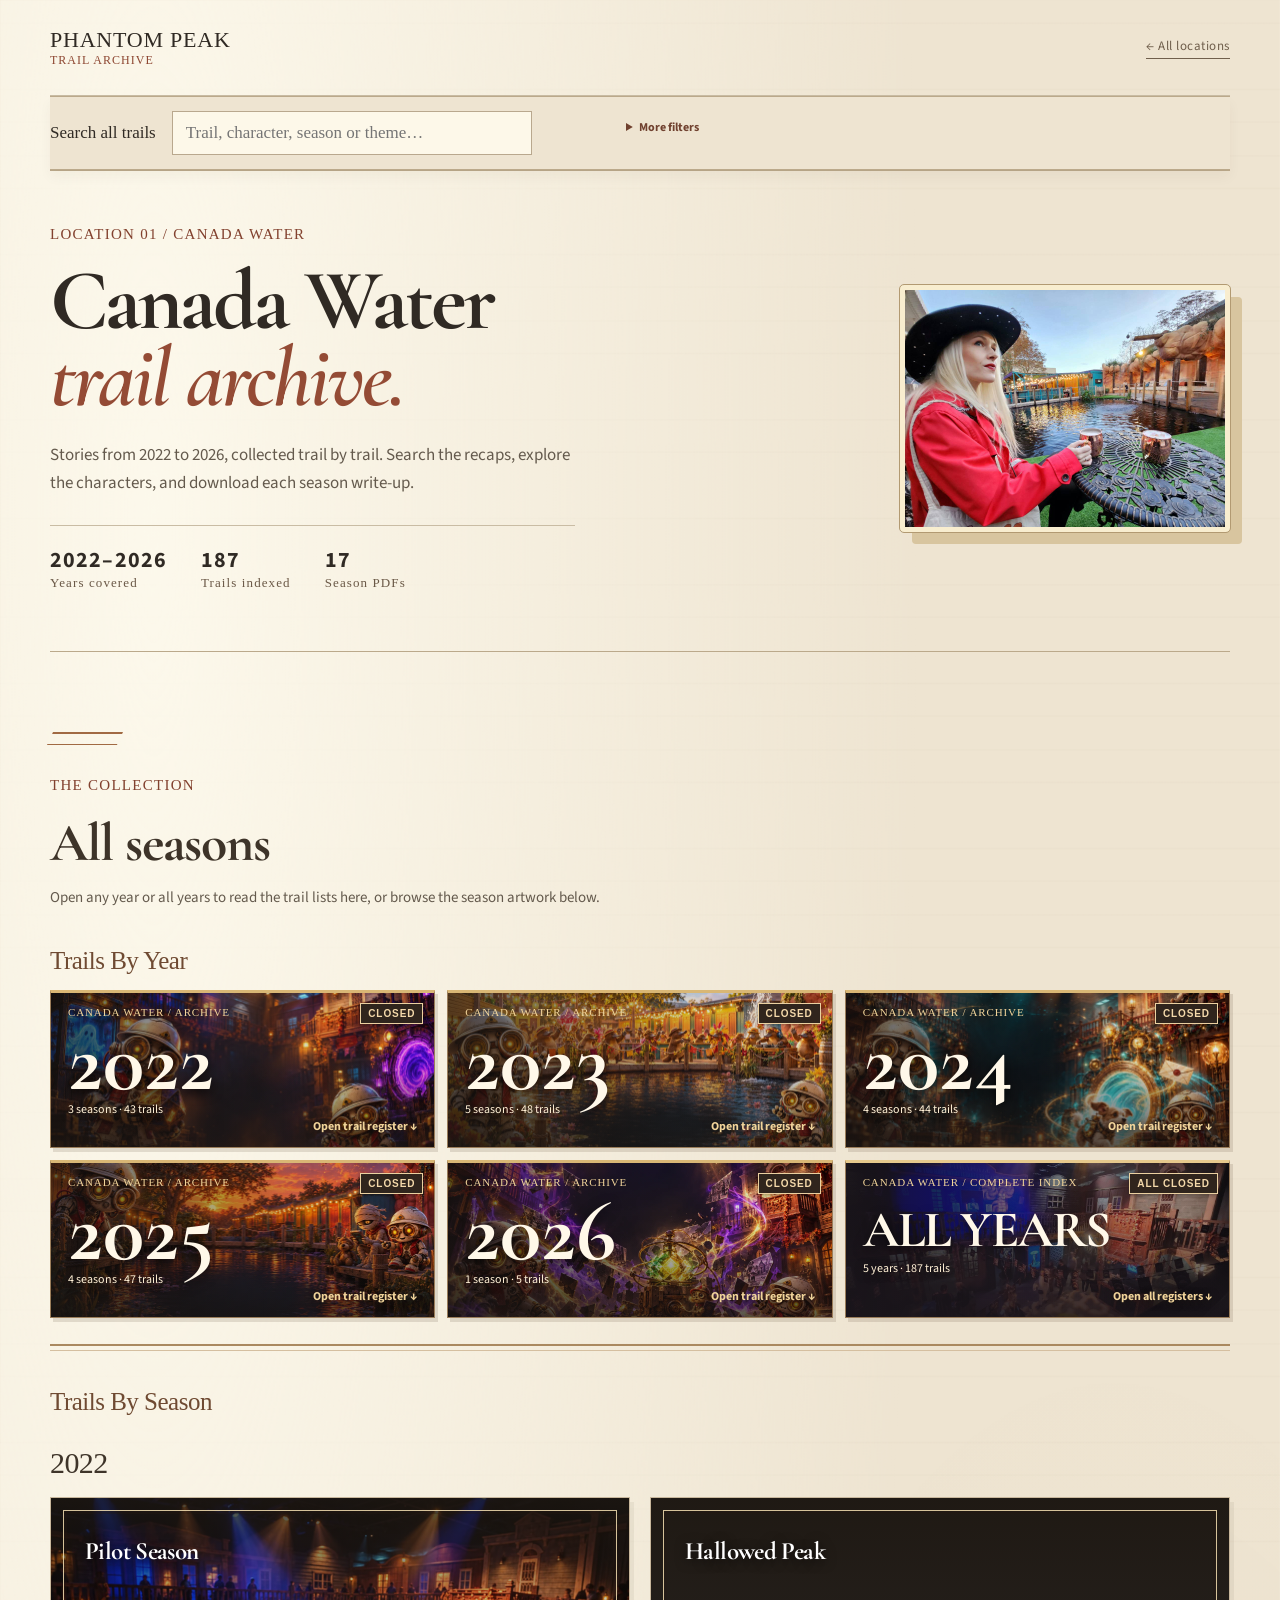
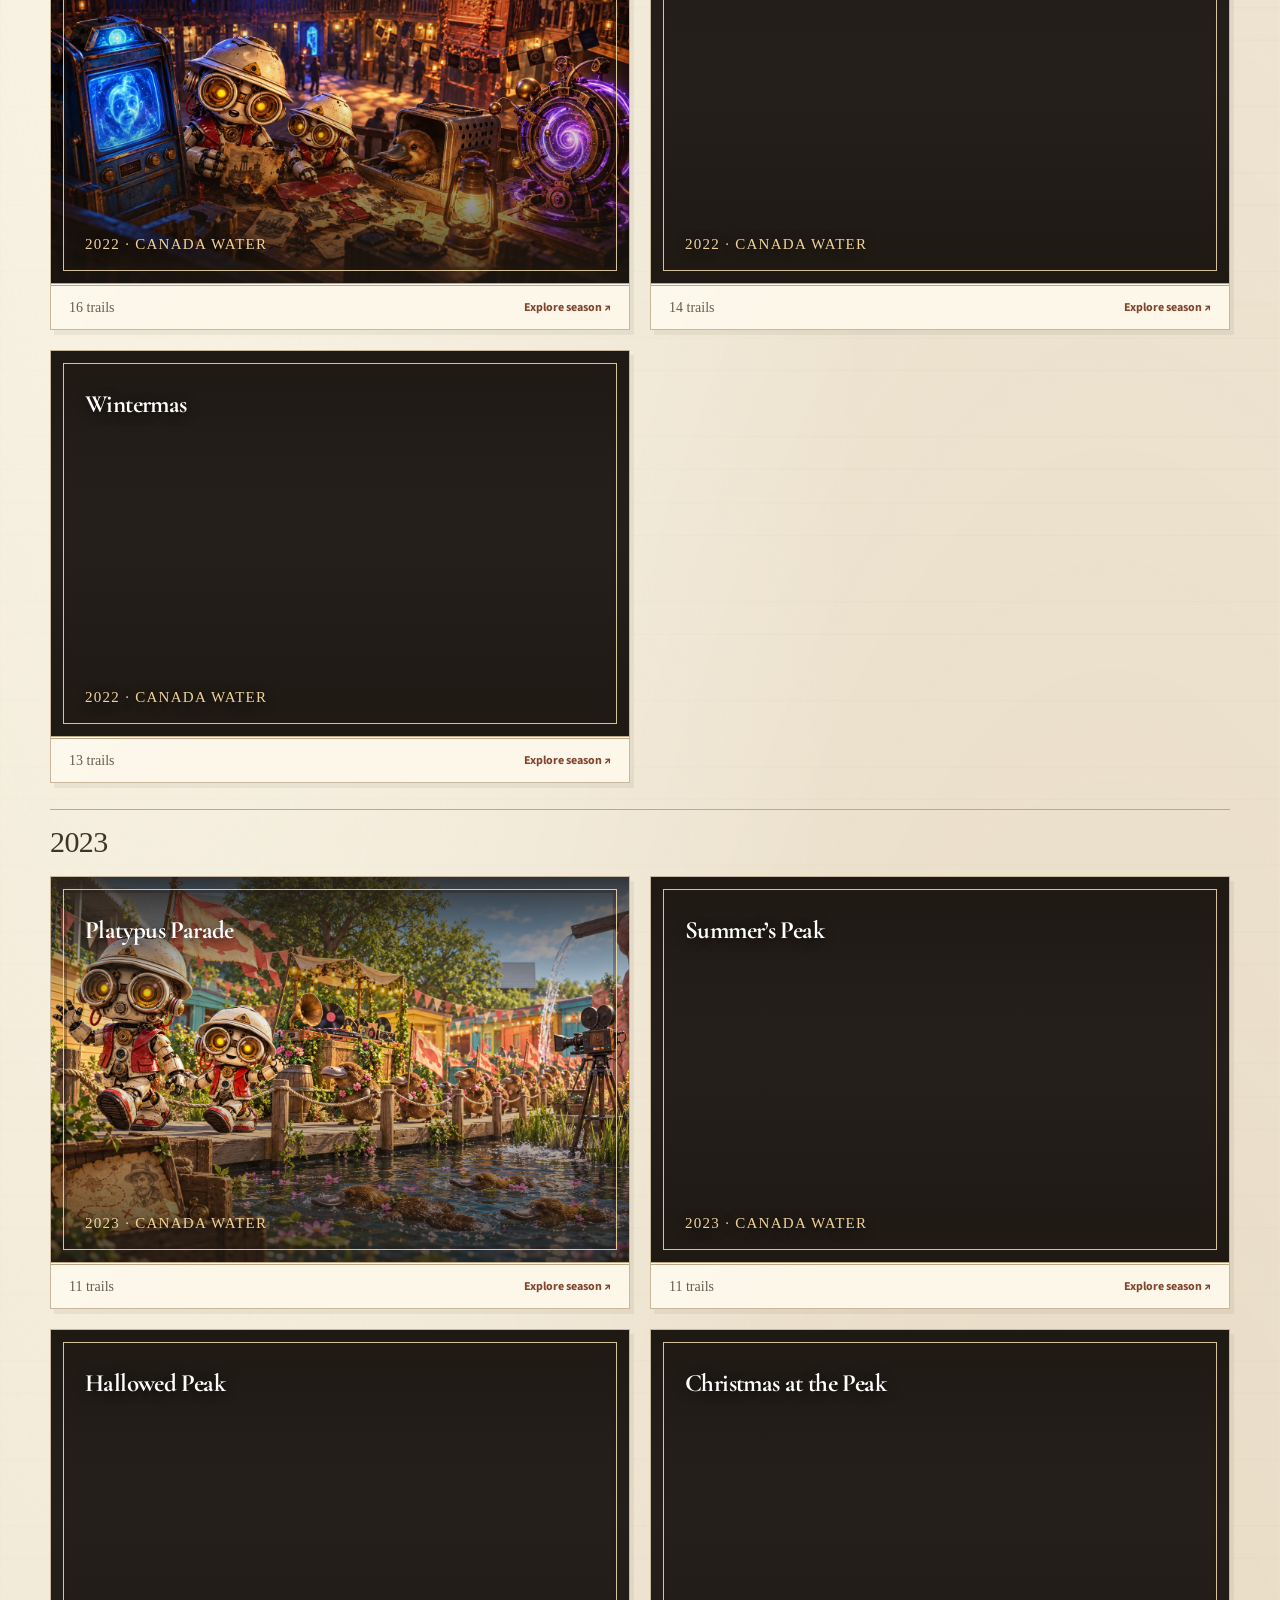
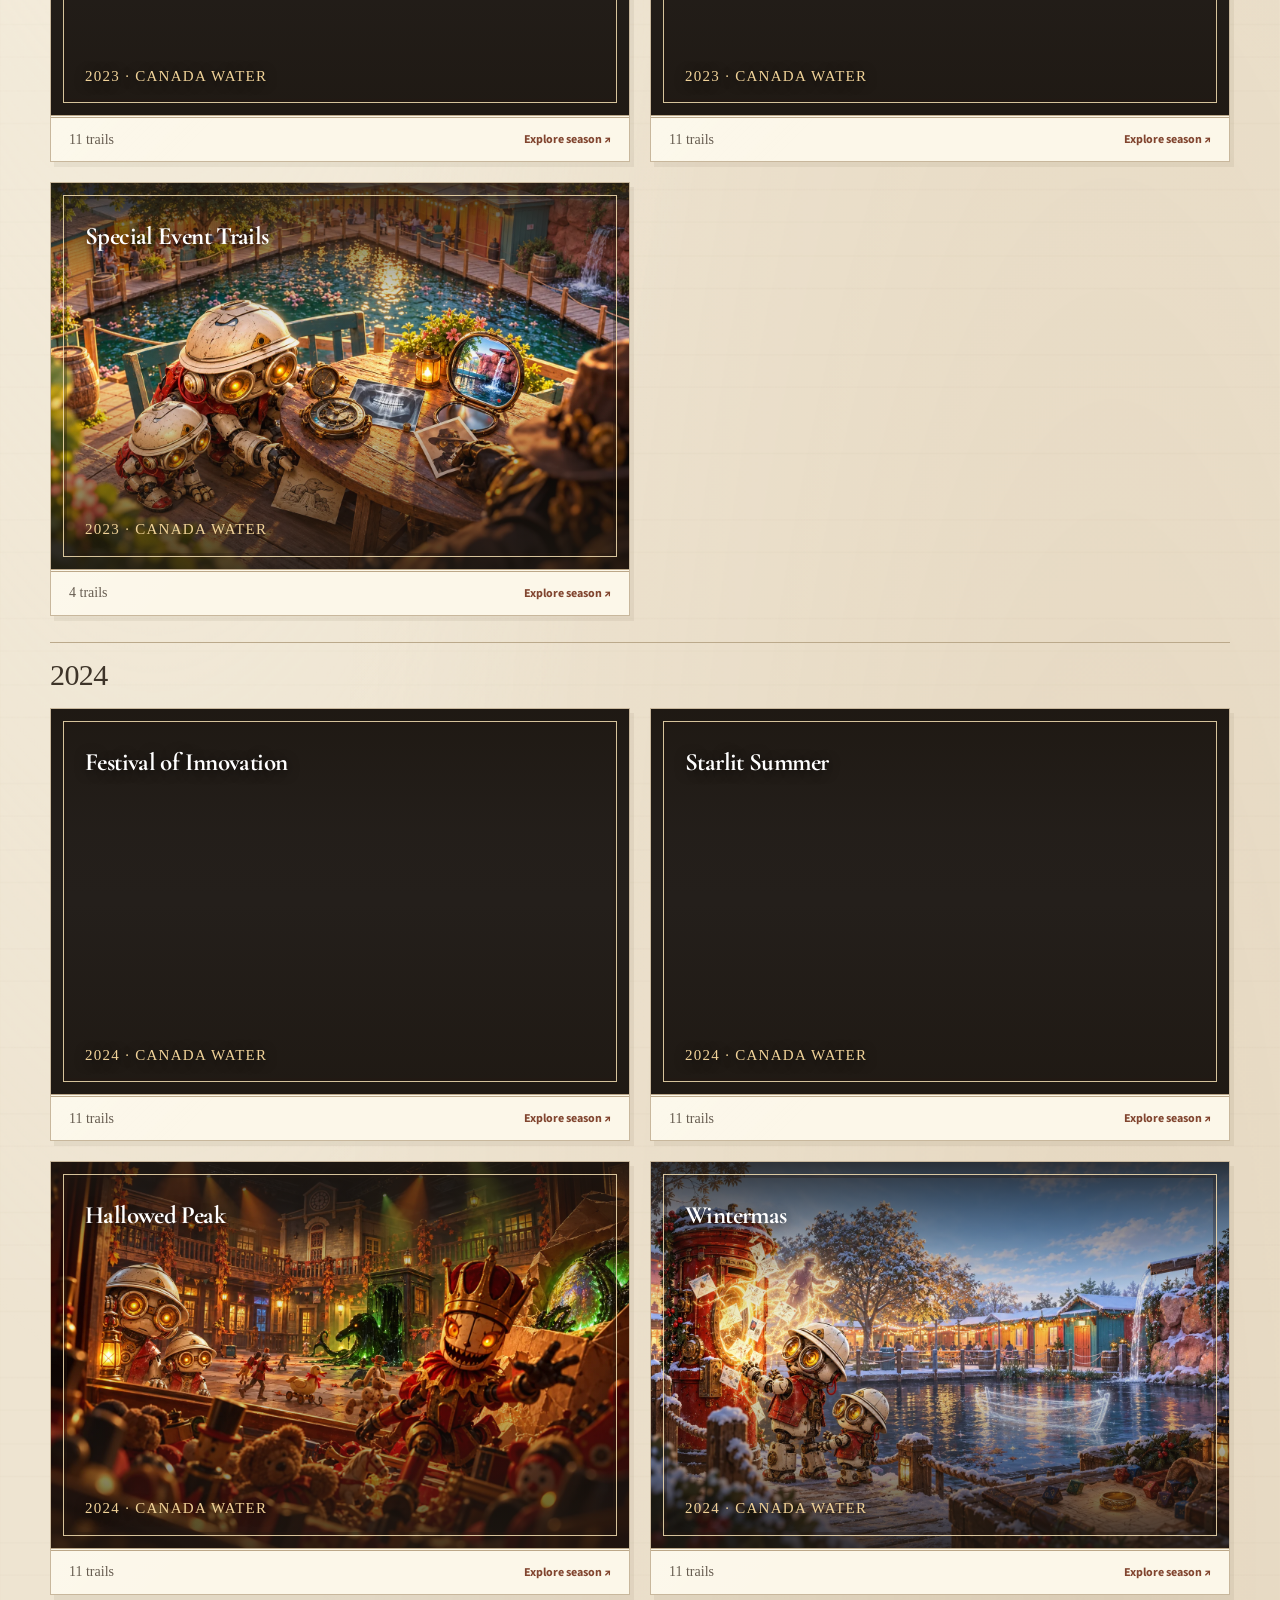
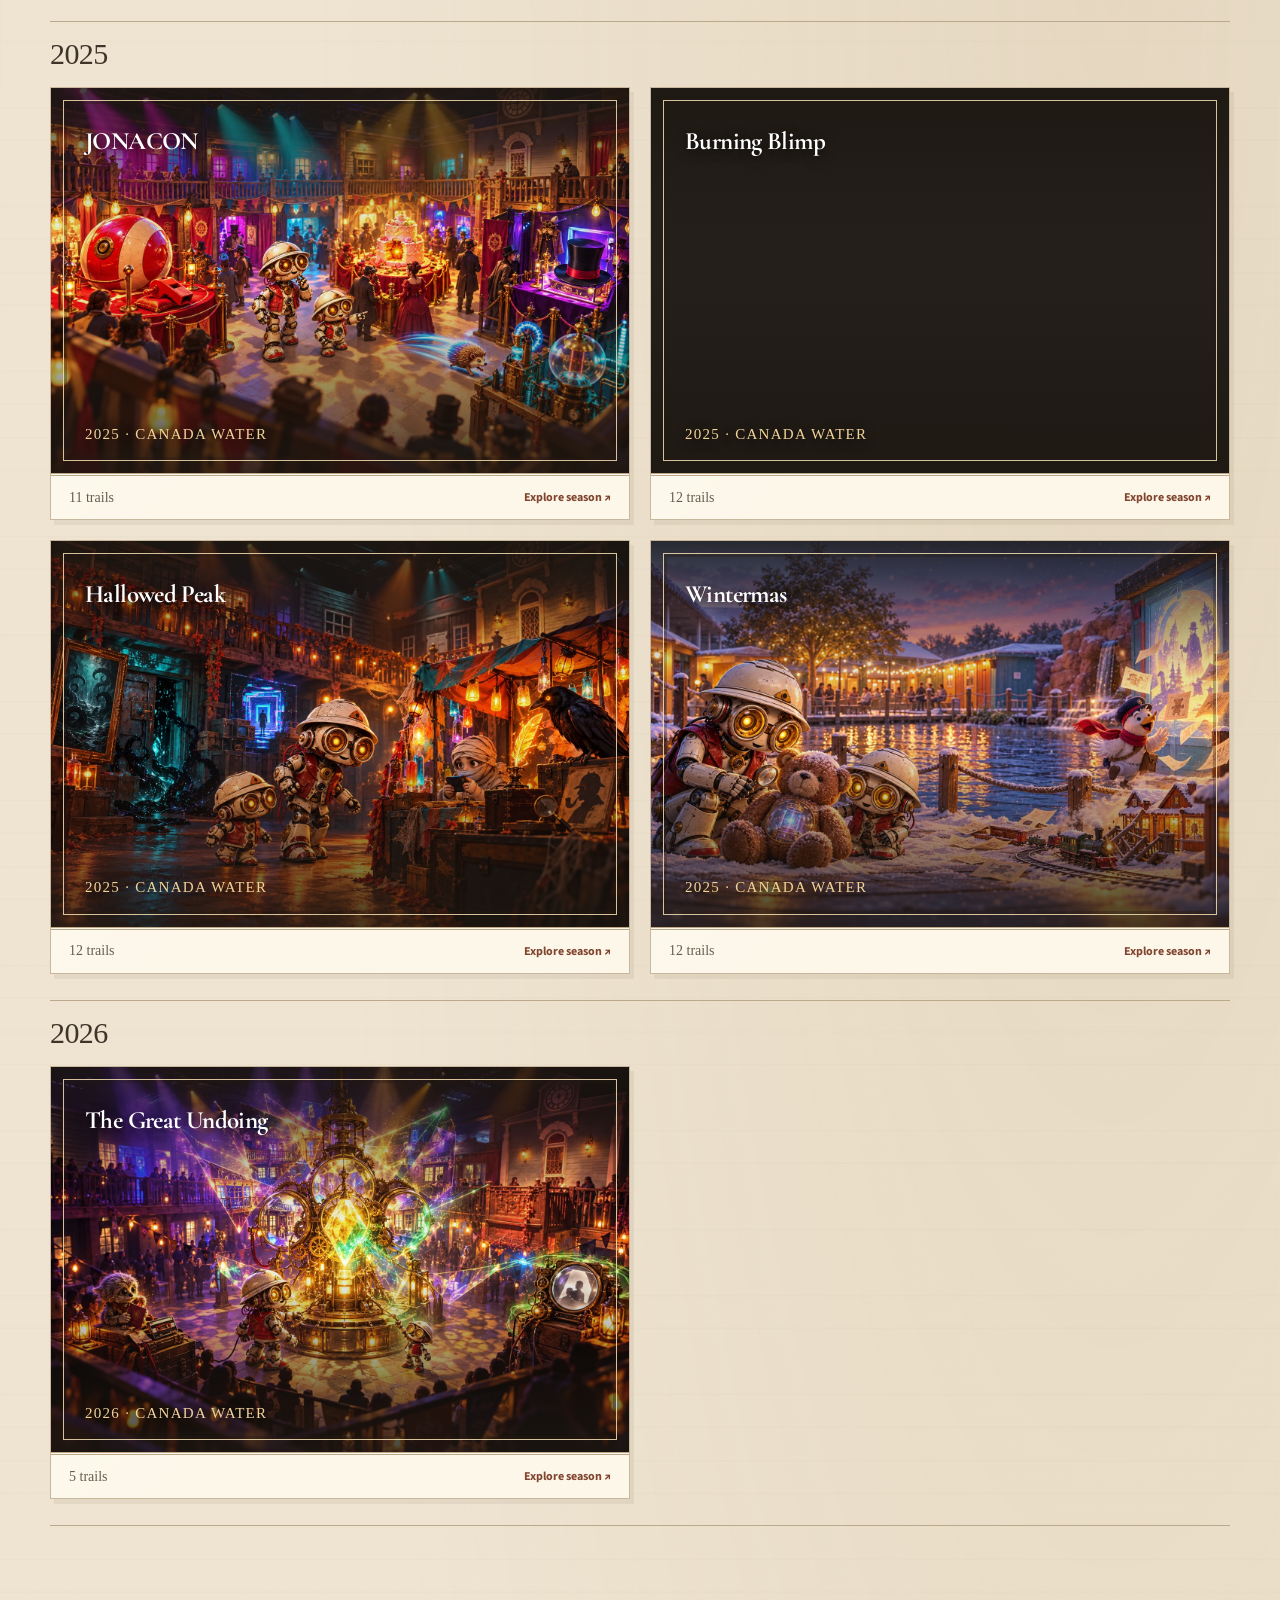
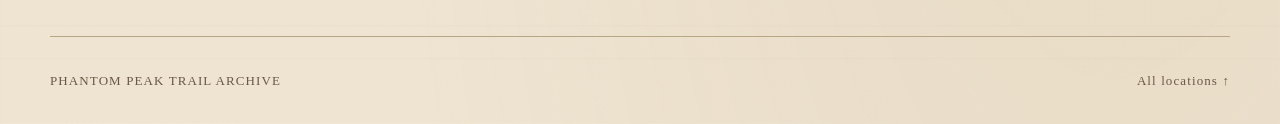
==== commit 6d3f2dc2: "Make year register states explicit" ====
--- a/canada-water.html
+++ b/canada-water.html
@@ -7,8 +7,8 @@
   <meta name="description" content="Search 187 Phantom Peak Canada Water trails by title, season, characters and theme. Read the recaps and download the season PDFs.">
   <title>Canada Water Trails · Phantom Peak Trail Archive</title>
   <link rel="icon" href="assets/ppec-logo.png">
-  <link rel="stylesheet" href="styles.css?v=13">
-  <script defer src="canada-water.js?v=14"></script>
+  <link rel="stylesheet" href="styles.css?v=14">
+  <script defer src="canada-water.js?v=15"></script>
 </head>
 <body class="archive-page">
   <a class="skip-link" href="#main">Skip to content</a>
--- a/styles.css
+++ b/styles.css
@@ -196,3 +196,5 @@
 .year-list-divider-empty{padding:0;border:0;background:transparent;box-shadow:none}.year-list-divider-empty::before,.year-list-divider-empty::after{border-top:2px solid #aa8960;border-bottom:1px solid #d5bfa0;height:4px}
 .year-list-divider-empty::after{display:none}
 @media(max-width:600px){.year-card-all .year-card-year{font-size:clamp(26px,7.3vw,36px);margin-top:20px}.year-list-divider{font-size:12px;gap:9px}}
+.year-card-status{position:absolute;top:10px;right:11px;padding:4px 7px;border:1px solid #ebd1a1;background:#30251d;color:#f4d9aa;font:700 10px/1.1 Arial,sans-serif;letter-spacing:.09em;white-space:nowrap;box-shadow:0 1px 4px rgba(0,0,0,.3)}.year-card[data-state="open"] .year-card-status{background:#efcd83;border-color:#fff1cd;color:#30251d}.year-card[data-state="partial"] .year-card-status{background:#7d5c40;border-color:#efcd83;color:#fff4d5}.year-card-label{max-width:calc(100% - 85px)}.year-card[data-state="open"]{border-top-color:#f6d592}.year-card[data-state="open"] .year-card-action{color:#fff4d5;text-decoration:underline;text-underline-offset:3px}
+@media(max-width:600px){.year-card-status{top:8px;right:8px;padding:3px 5px;font-size:8px}.year-card-label{max-width:calc(100% - 66px)}.year-card-all .year-card-label{max-width:calc(100% - 78px)}}
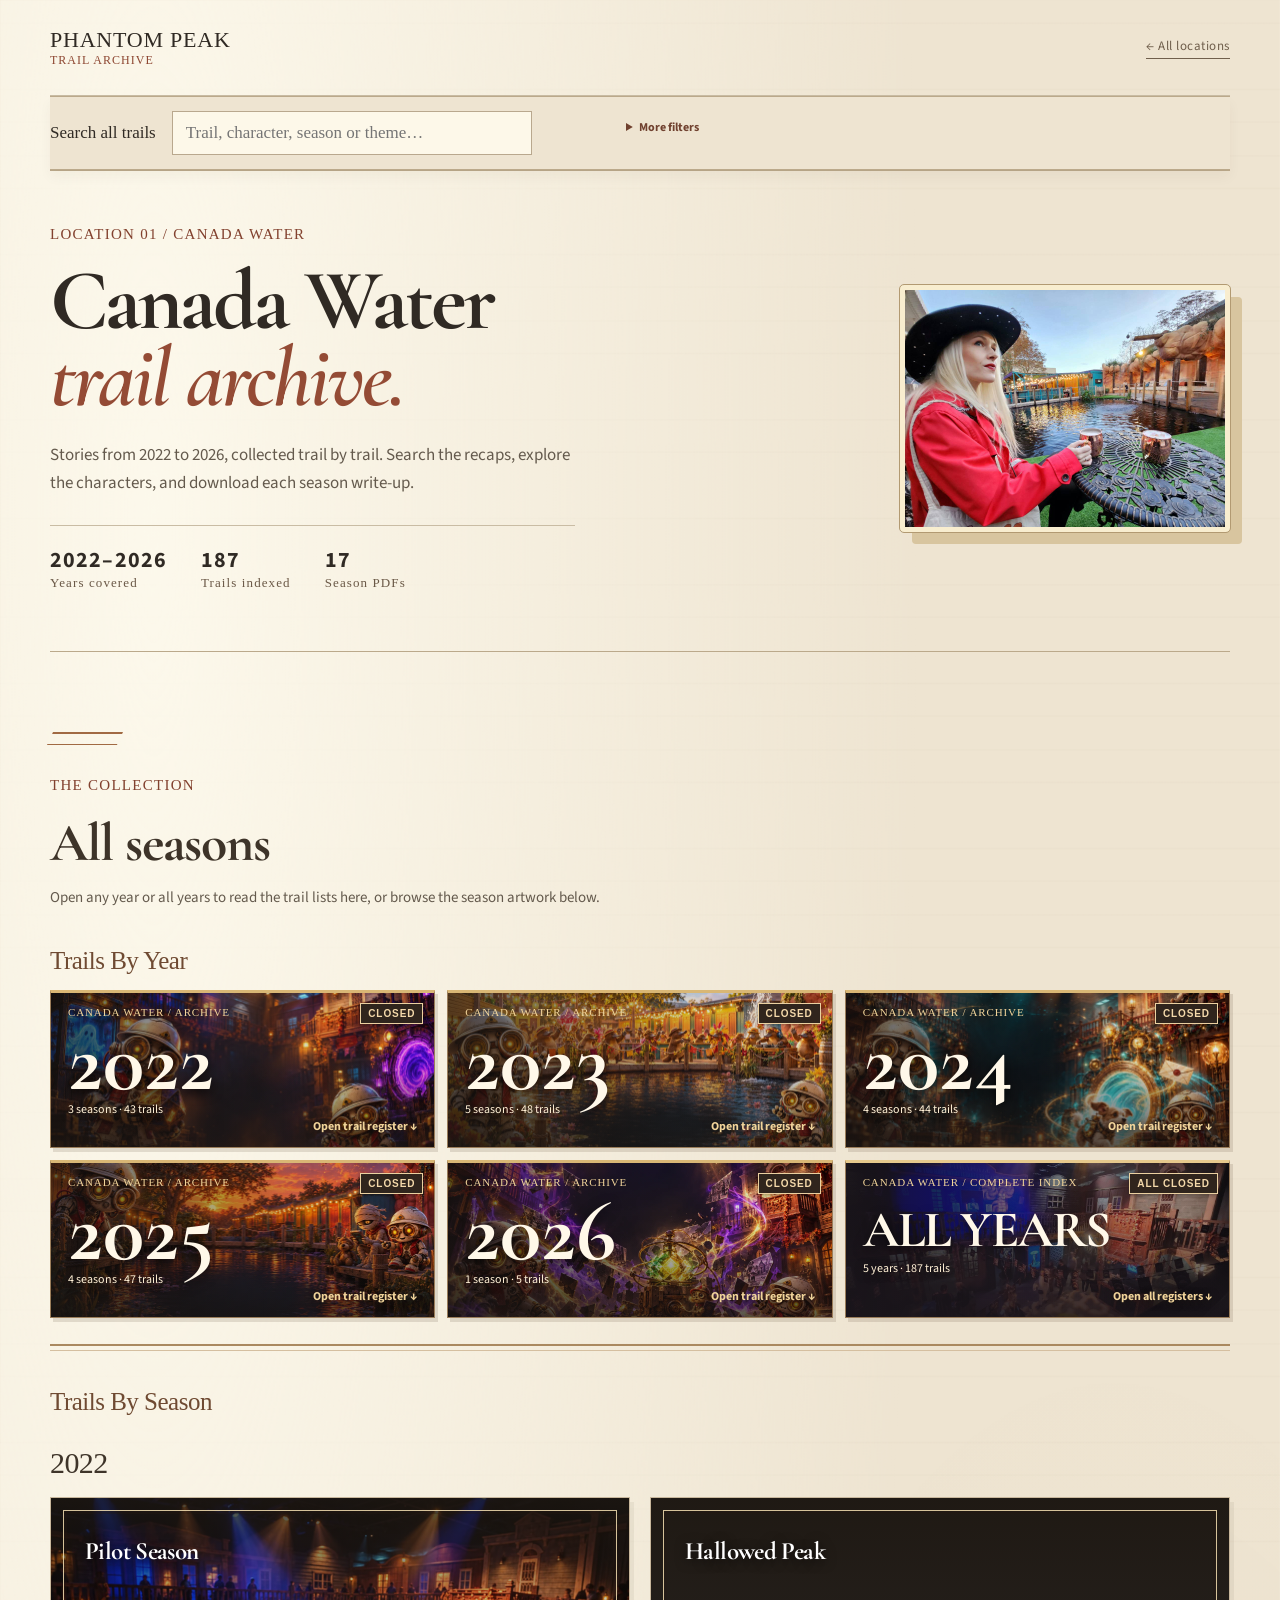
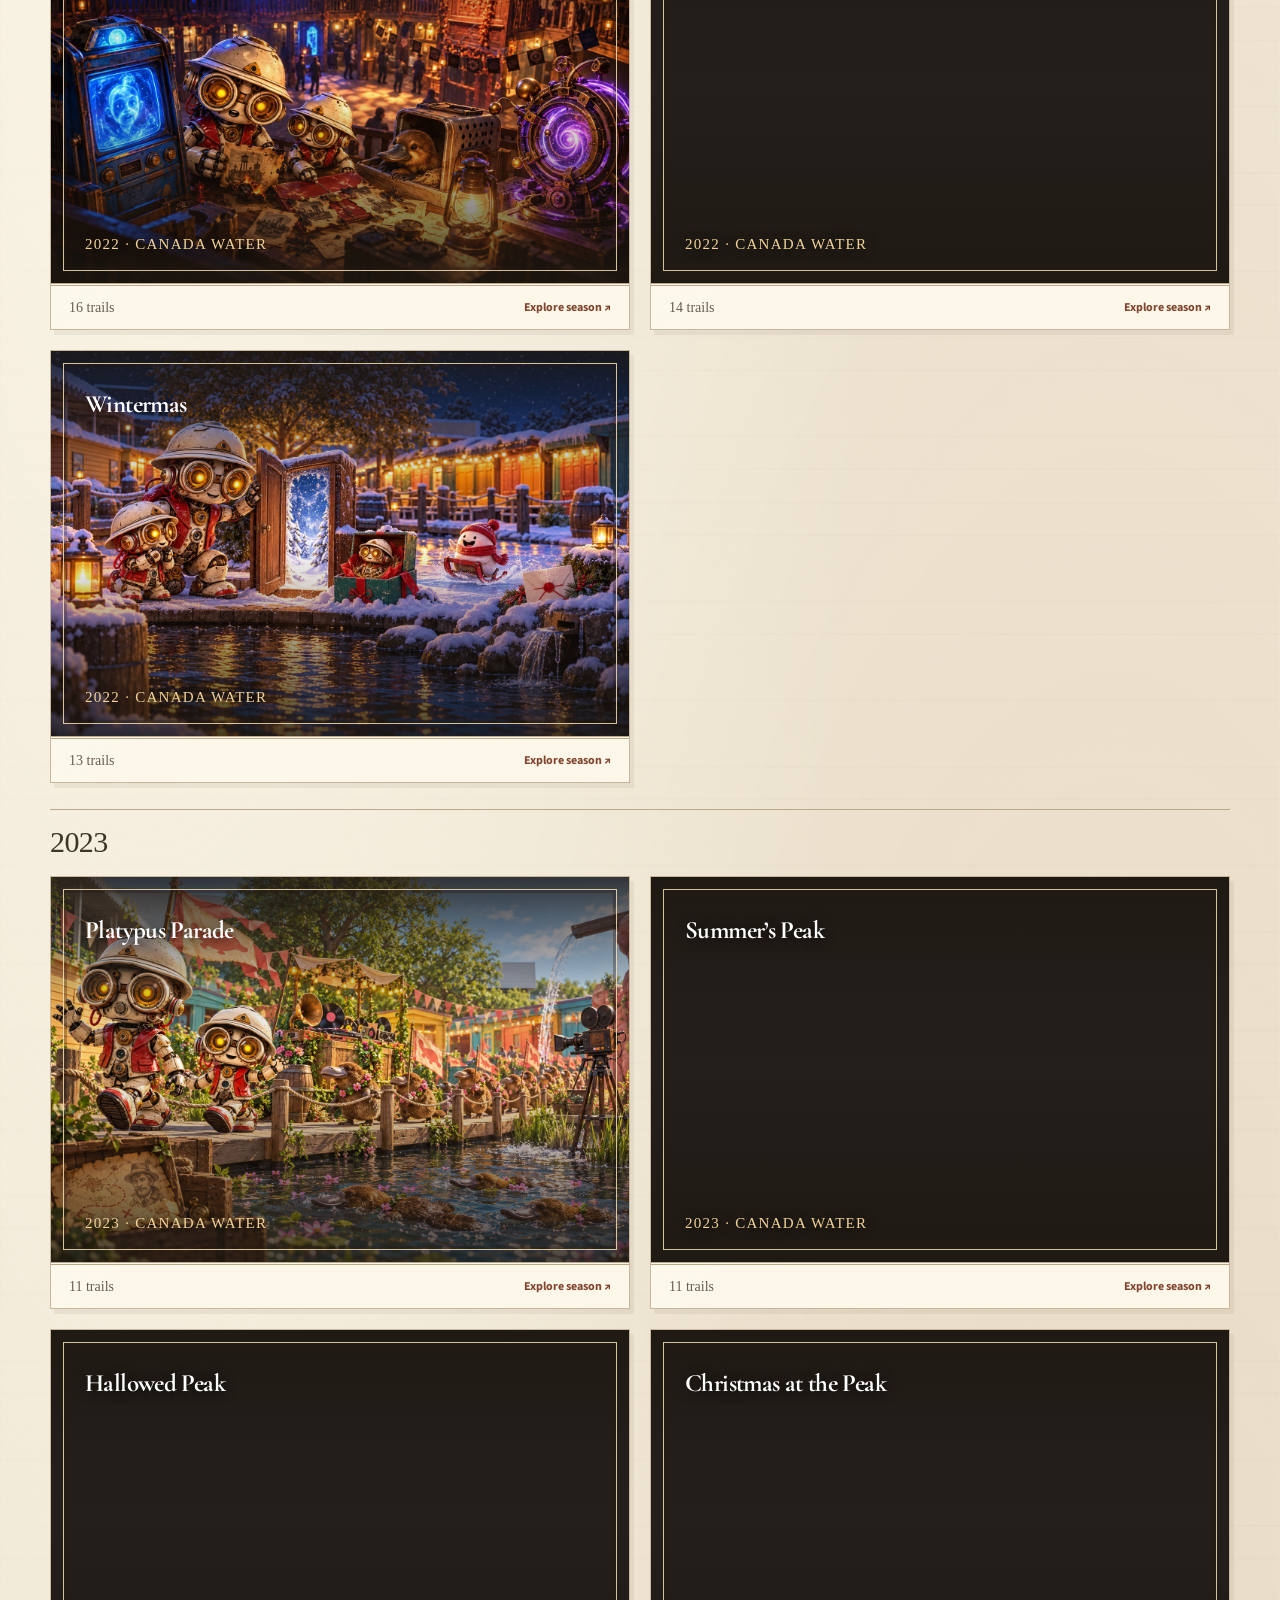
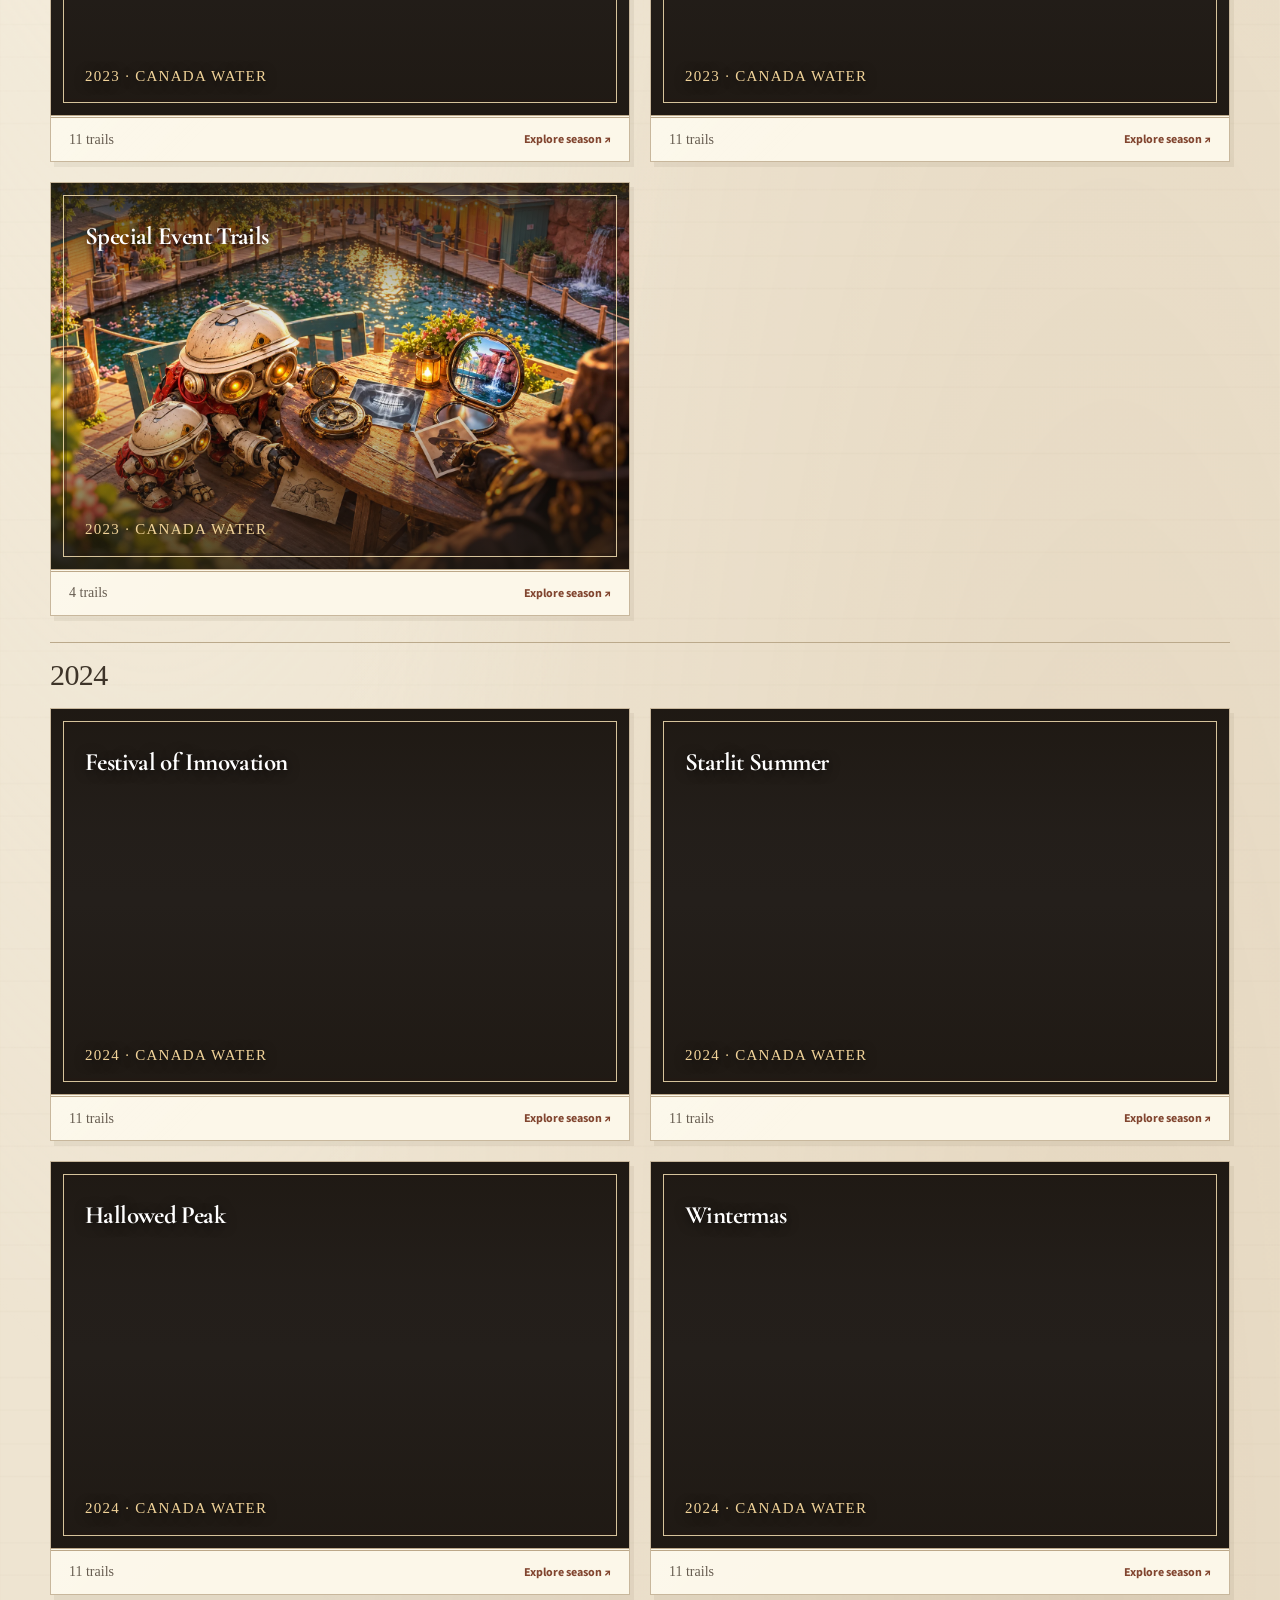
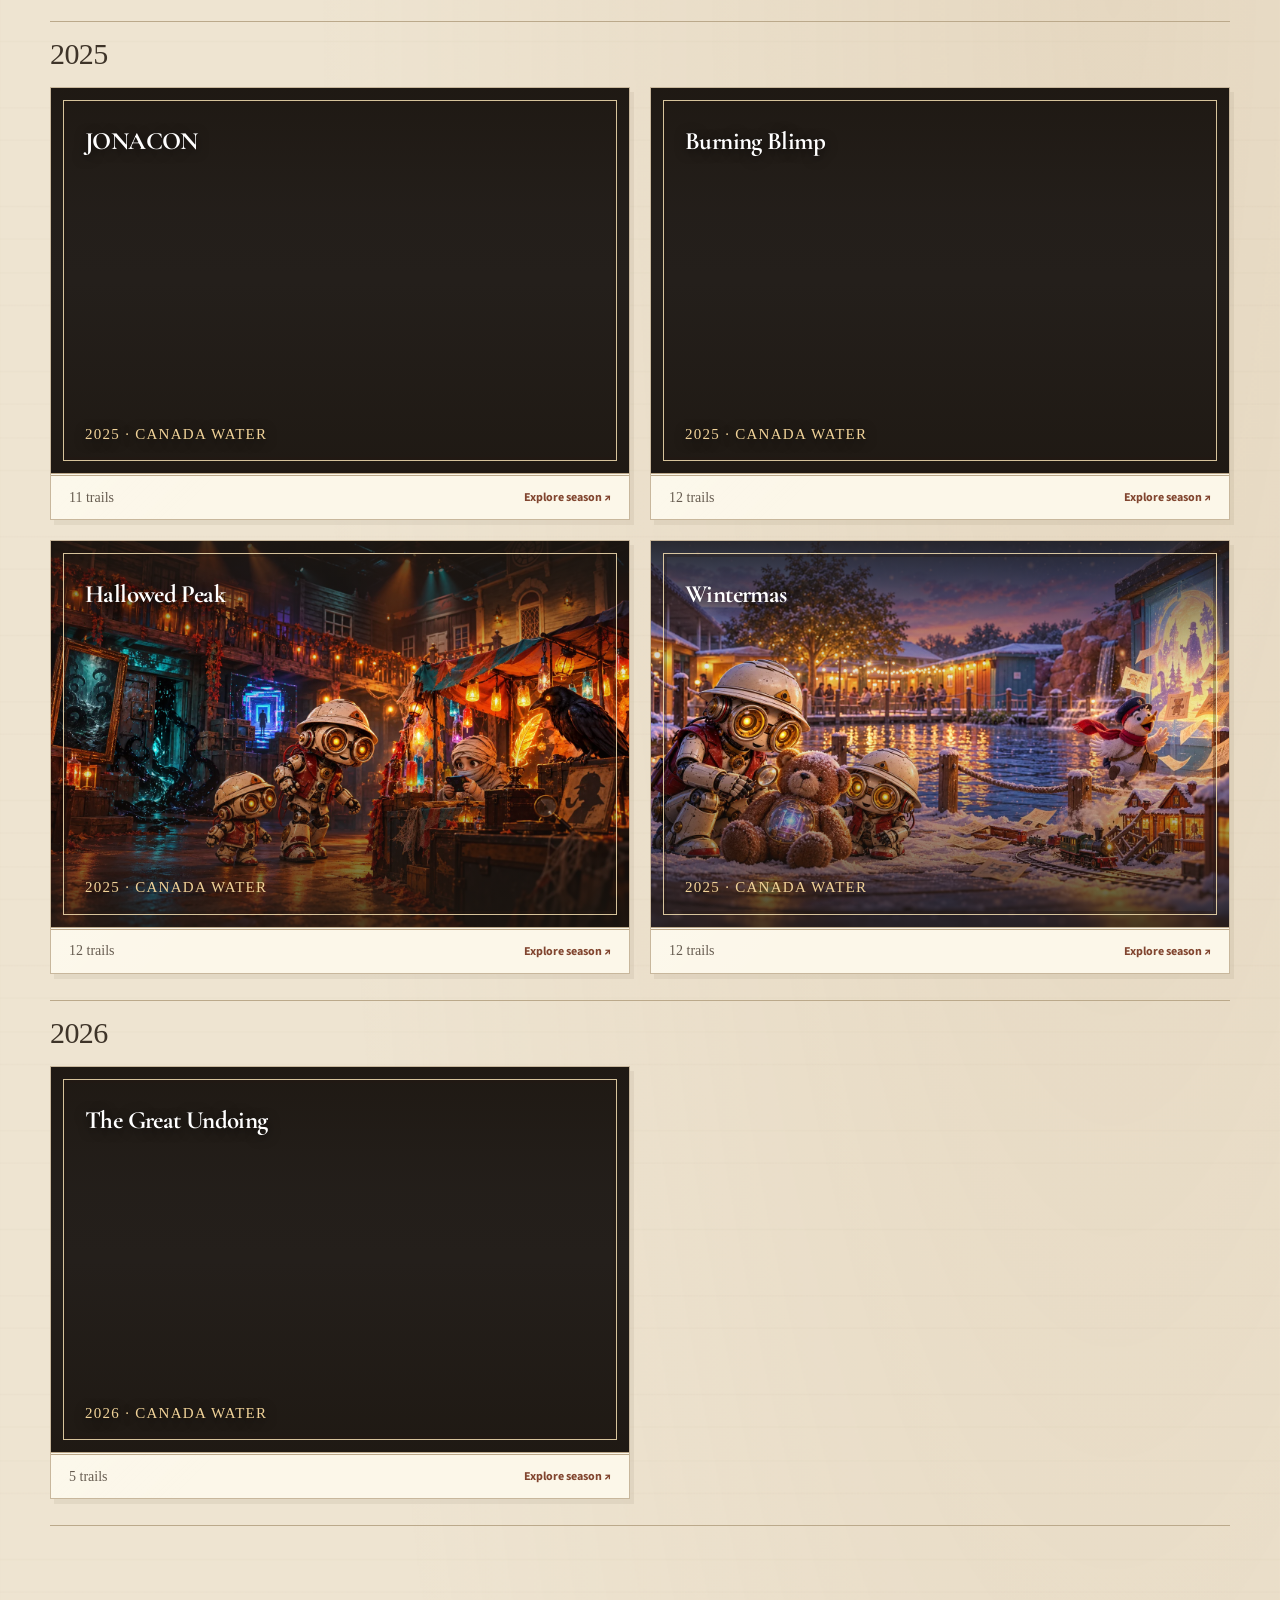
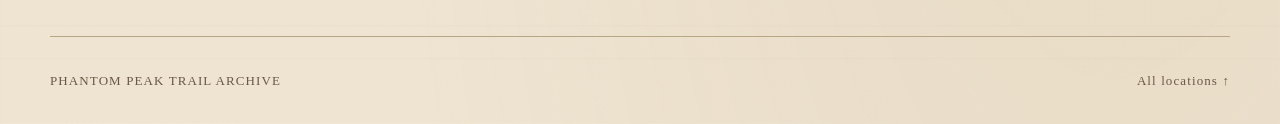
==== commit a3fe792d: "Capitalize View Season register links" ====
--- a/canada-water.html
+++ b/canada-water.html
@@ -8,7 +8,7 @@
   <title>Canada Water Trails · Phantom Peak Trail Archive</title>
   <link rel="icon" href="assets/ppec-logo.png">
   <link rel="stylesheet" href="styles.css?v=14">
-  <script defer src="canada-water.js?v=15"></script>
+  <script defer src="canada-water.js?v=16"></script>
 </head>
 <body class="archive-page">
   <a class="skip-link" href="#main">Skip to content</a>
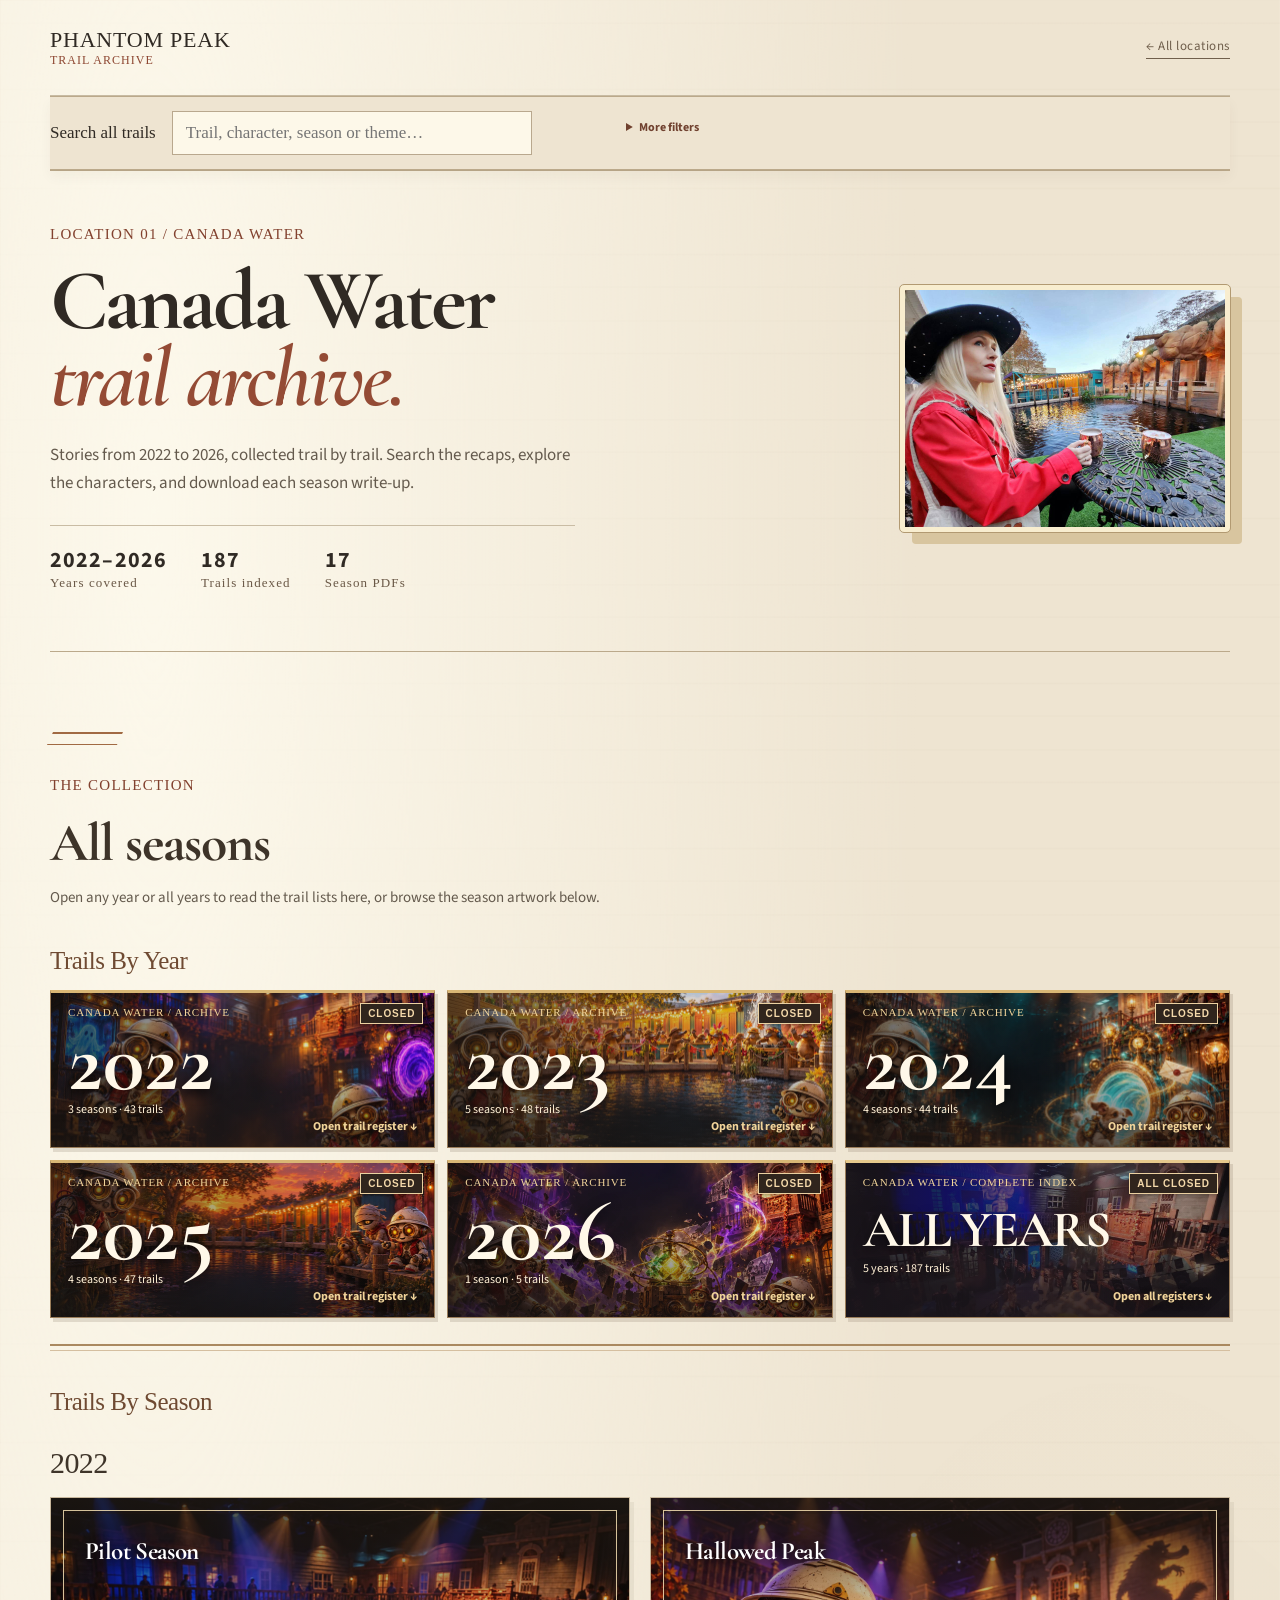
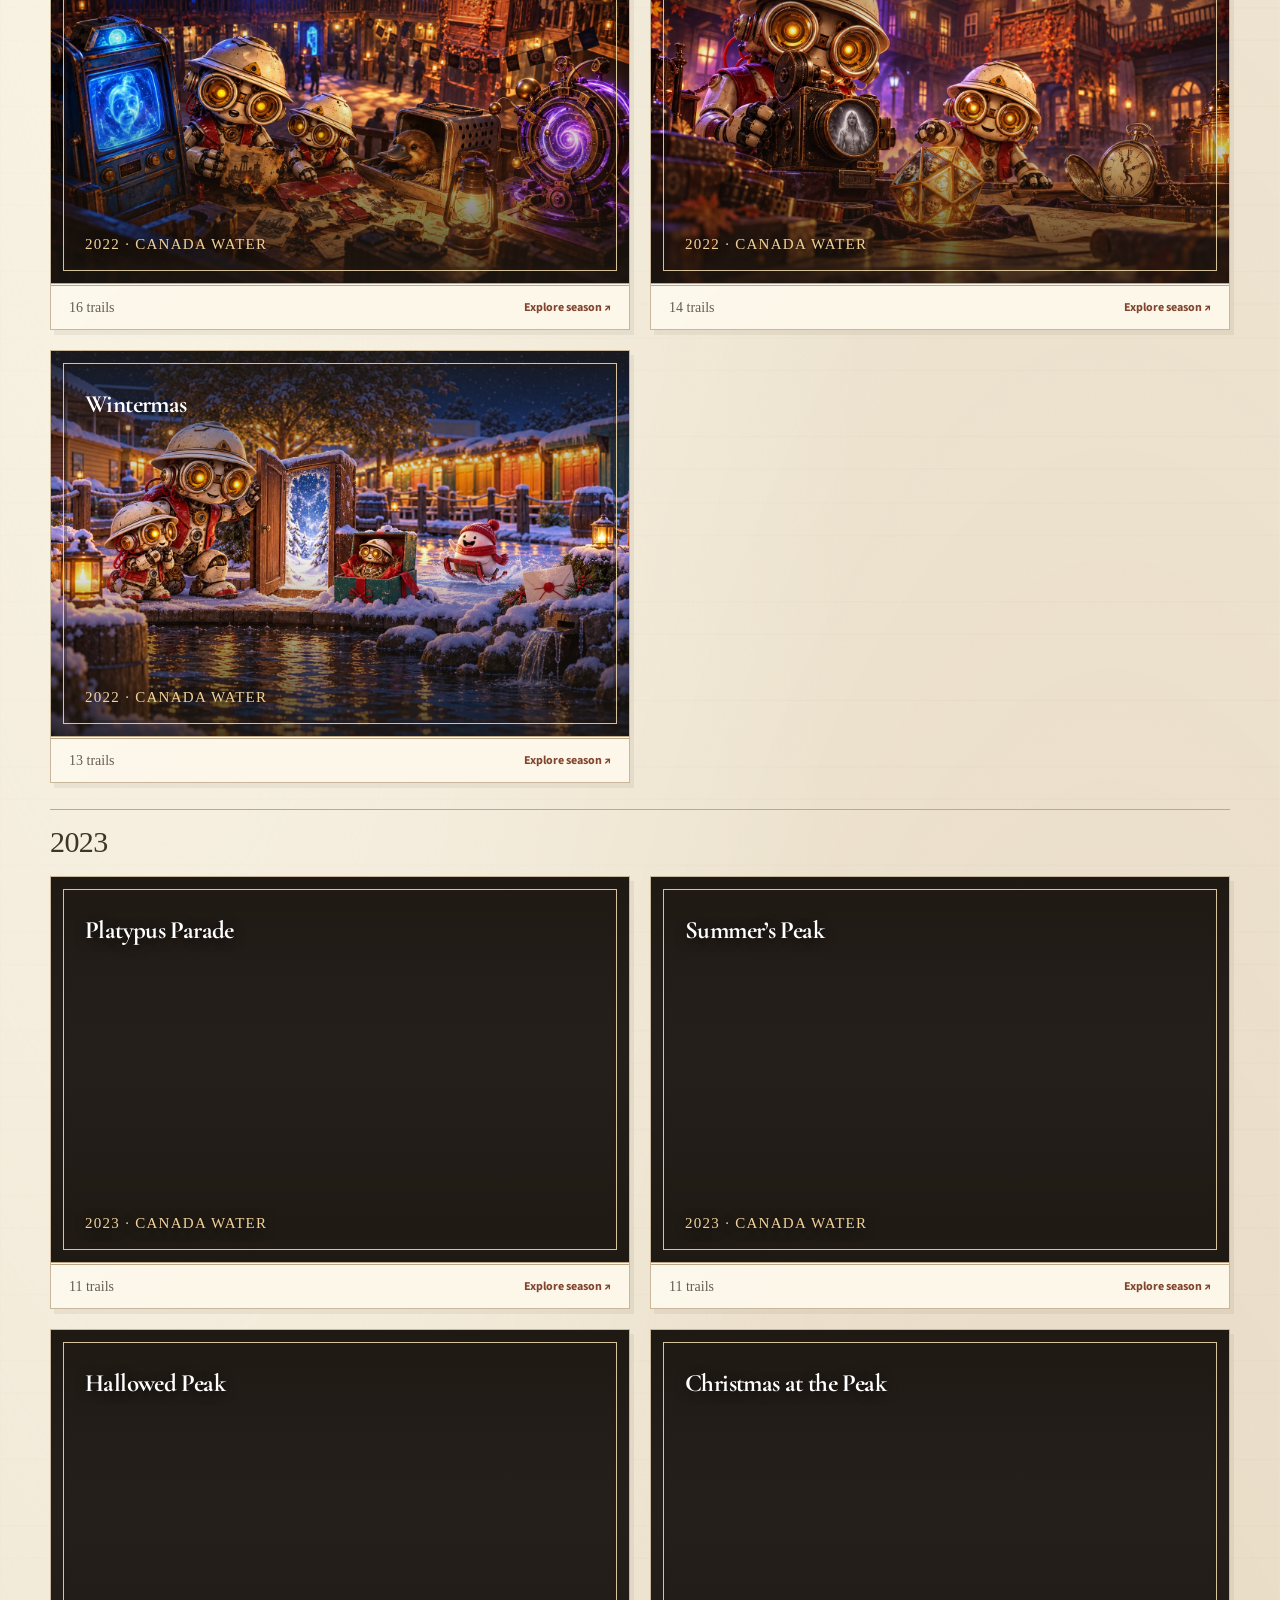
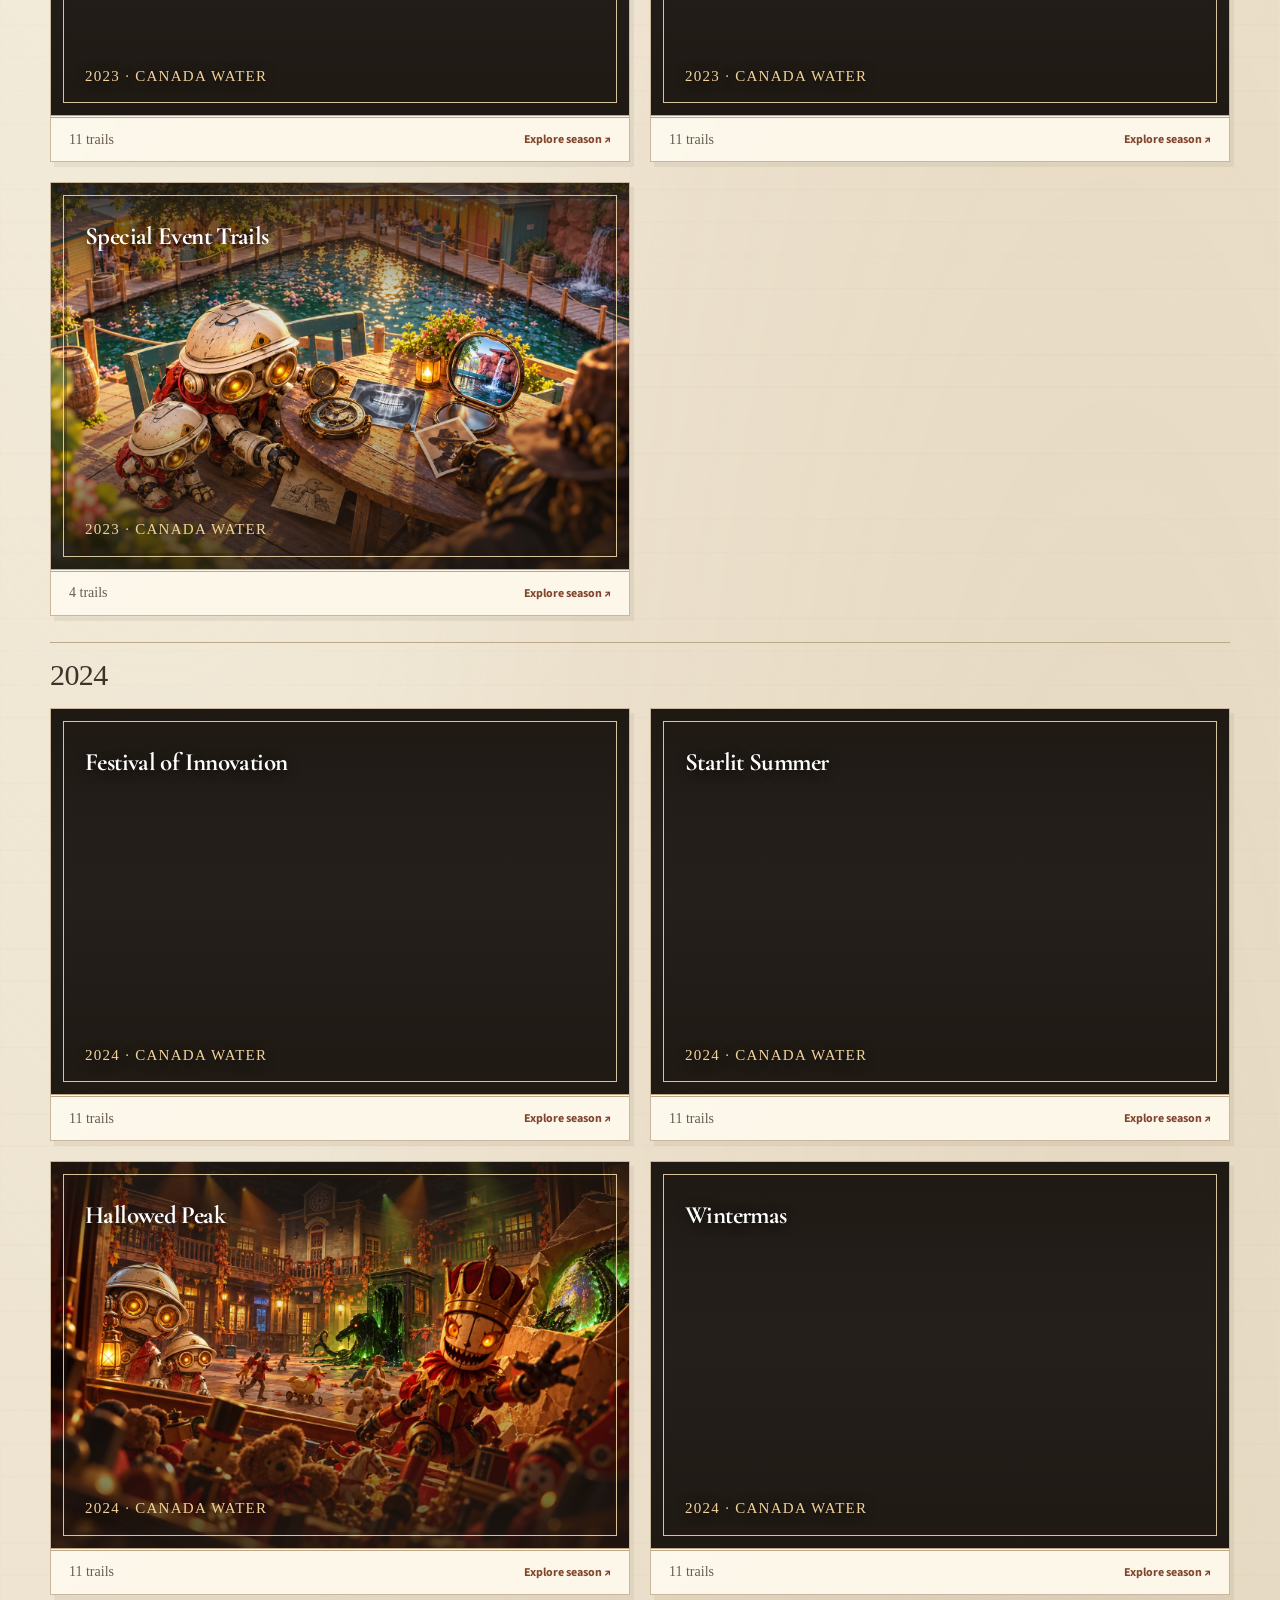
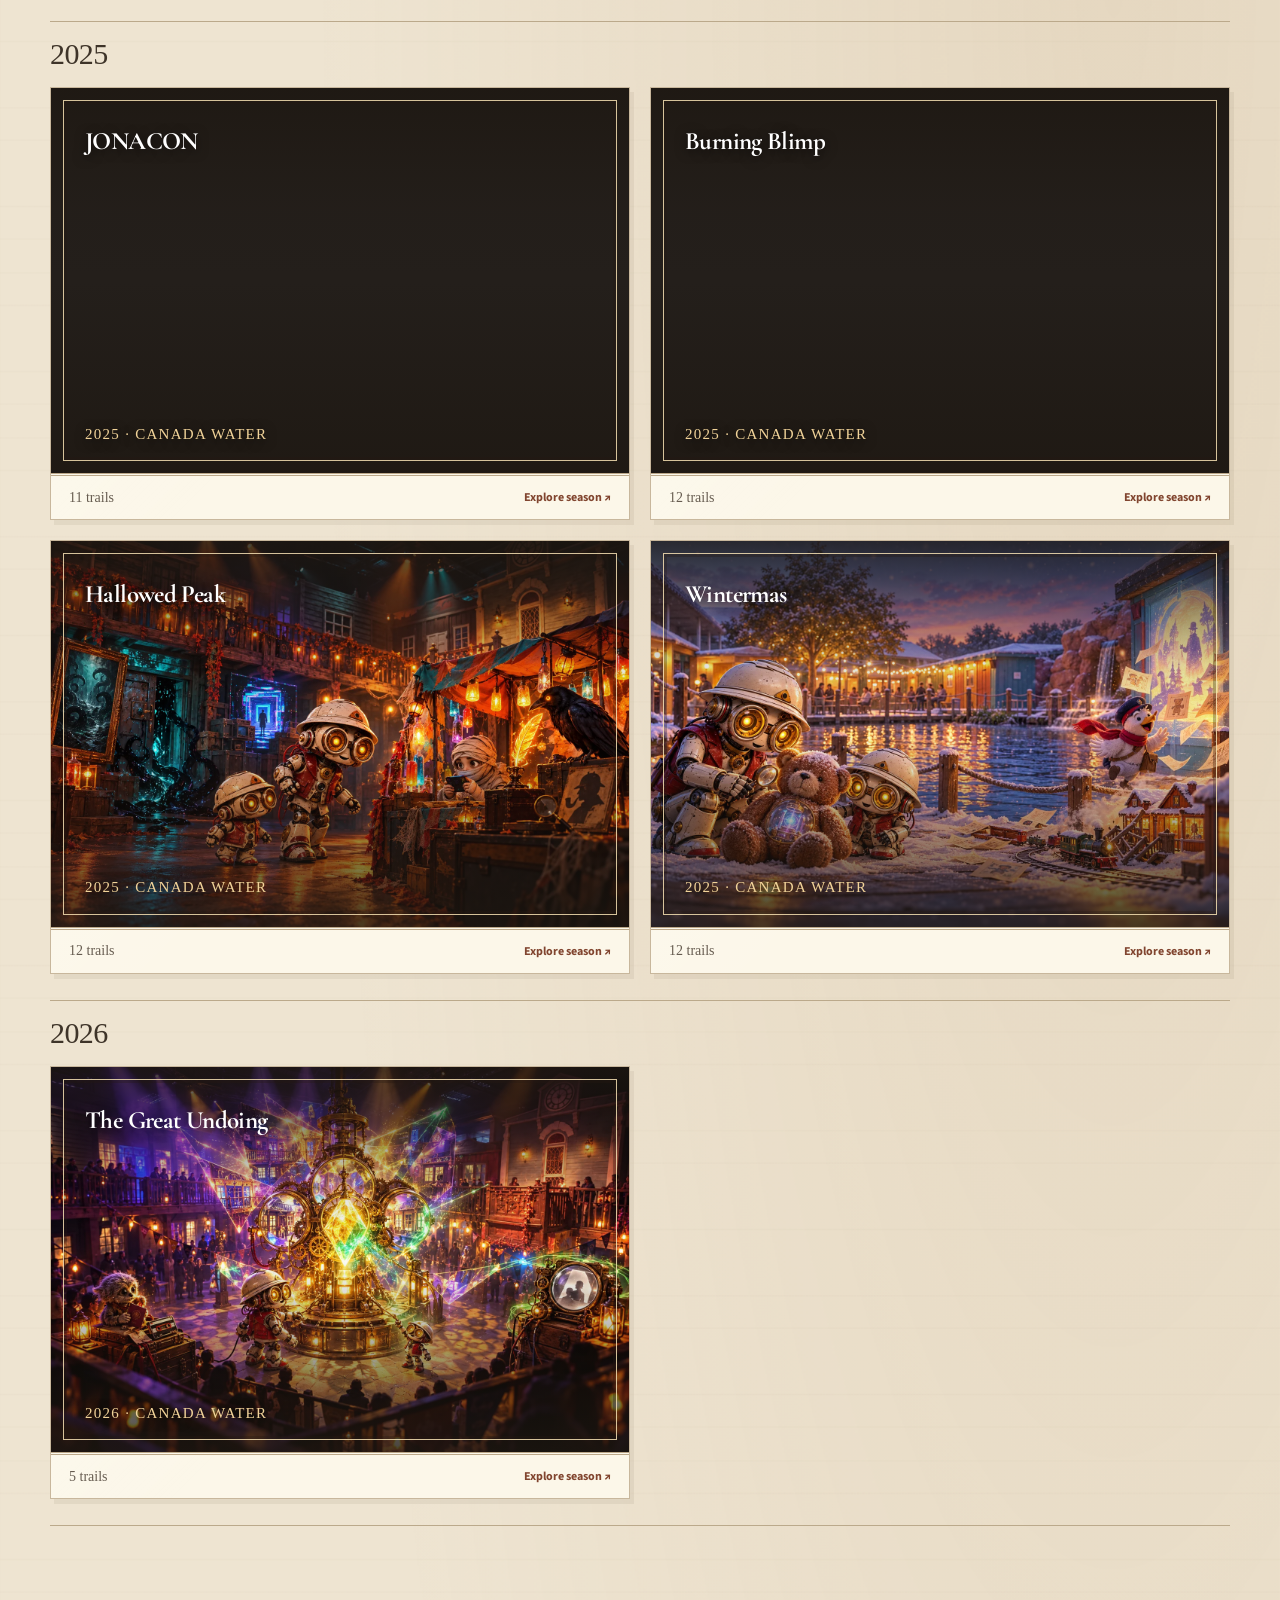
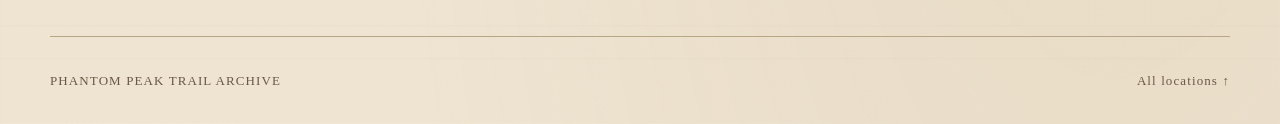
==== commit 6bb1c5d4: "Add illustrated pending trail card artwork" ====
--- a/canada-water.html
+++ b/canada-water.html
@@ -8,7 +8,7 @@
   <title>Canada Water Trails · Phantom Peak Trail Archive</title>
   <link rel="icon" href="assets/ppec-logo.png">
   <link rel="stylesheet" href="styles.css?v=14">
-  <script defer src="canada-water.js?v=16"></script>
+  <script defer src="canada-water.js?v=17"></script>
 </head>
 <body class="archive-page">
   <a class="skip-link" href="#main">Skip to content</a>
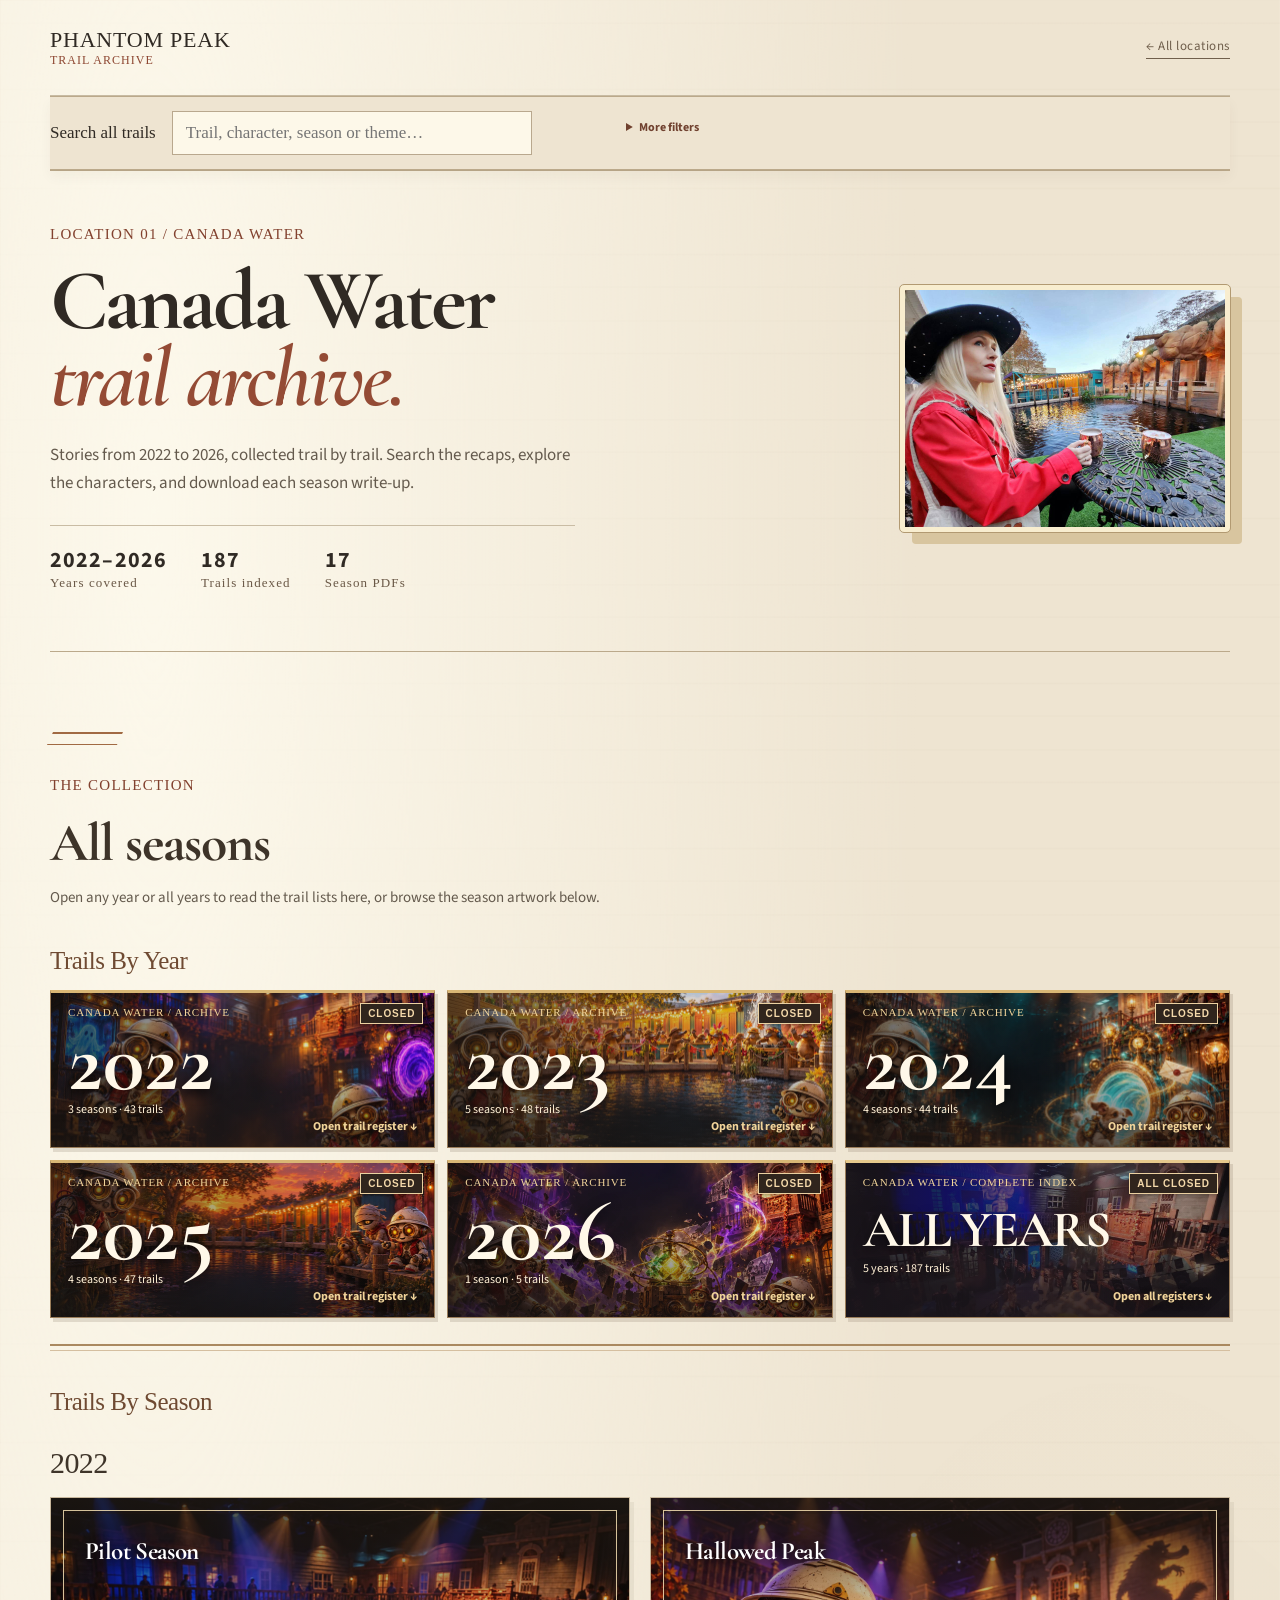
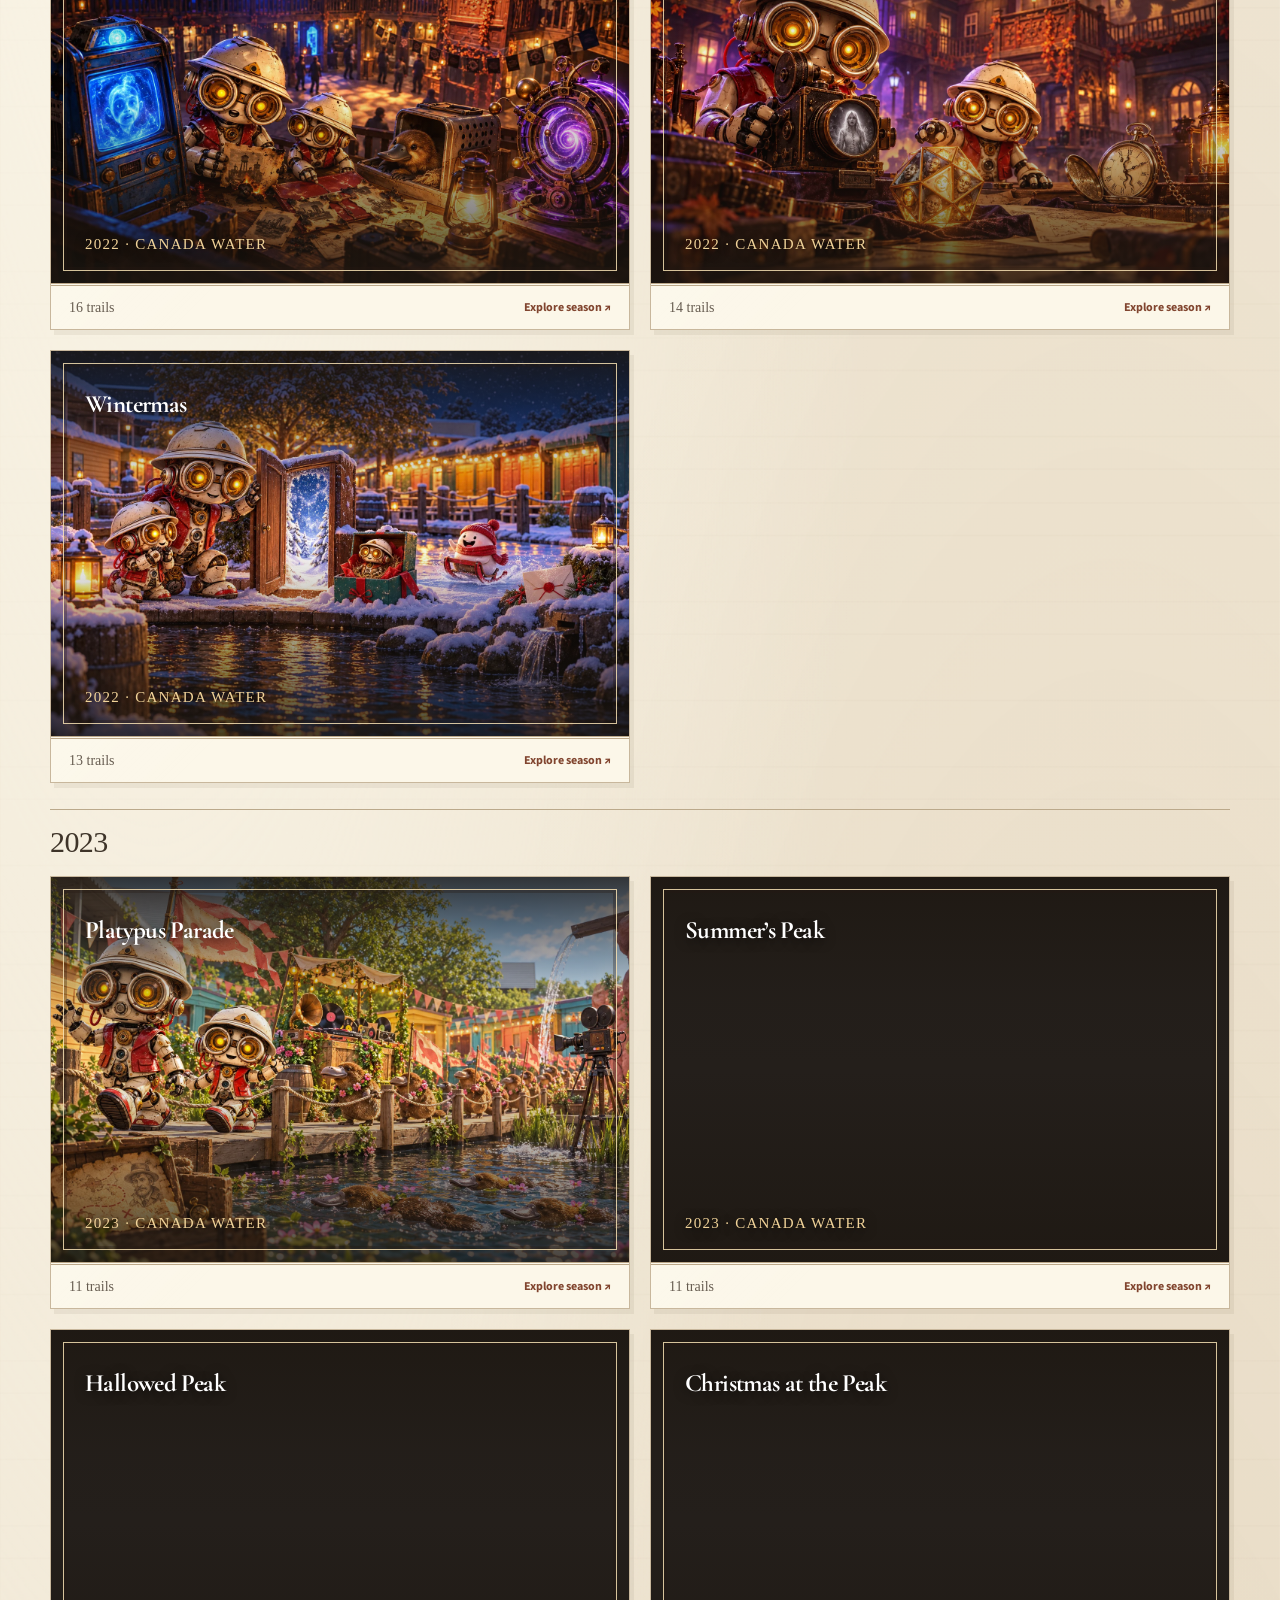
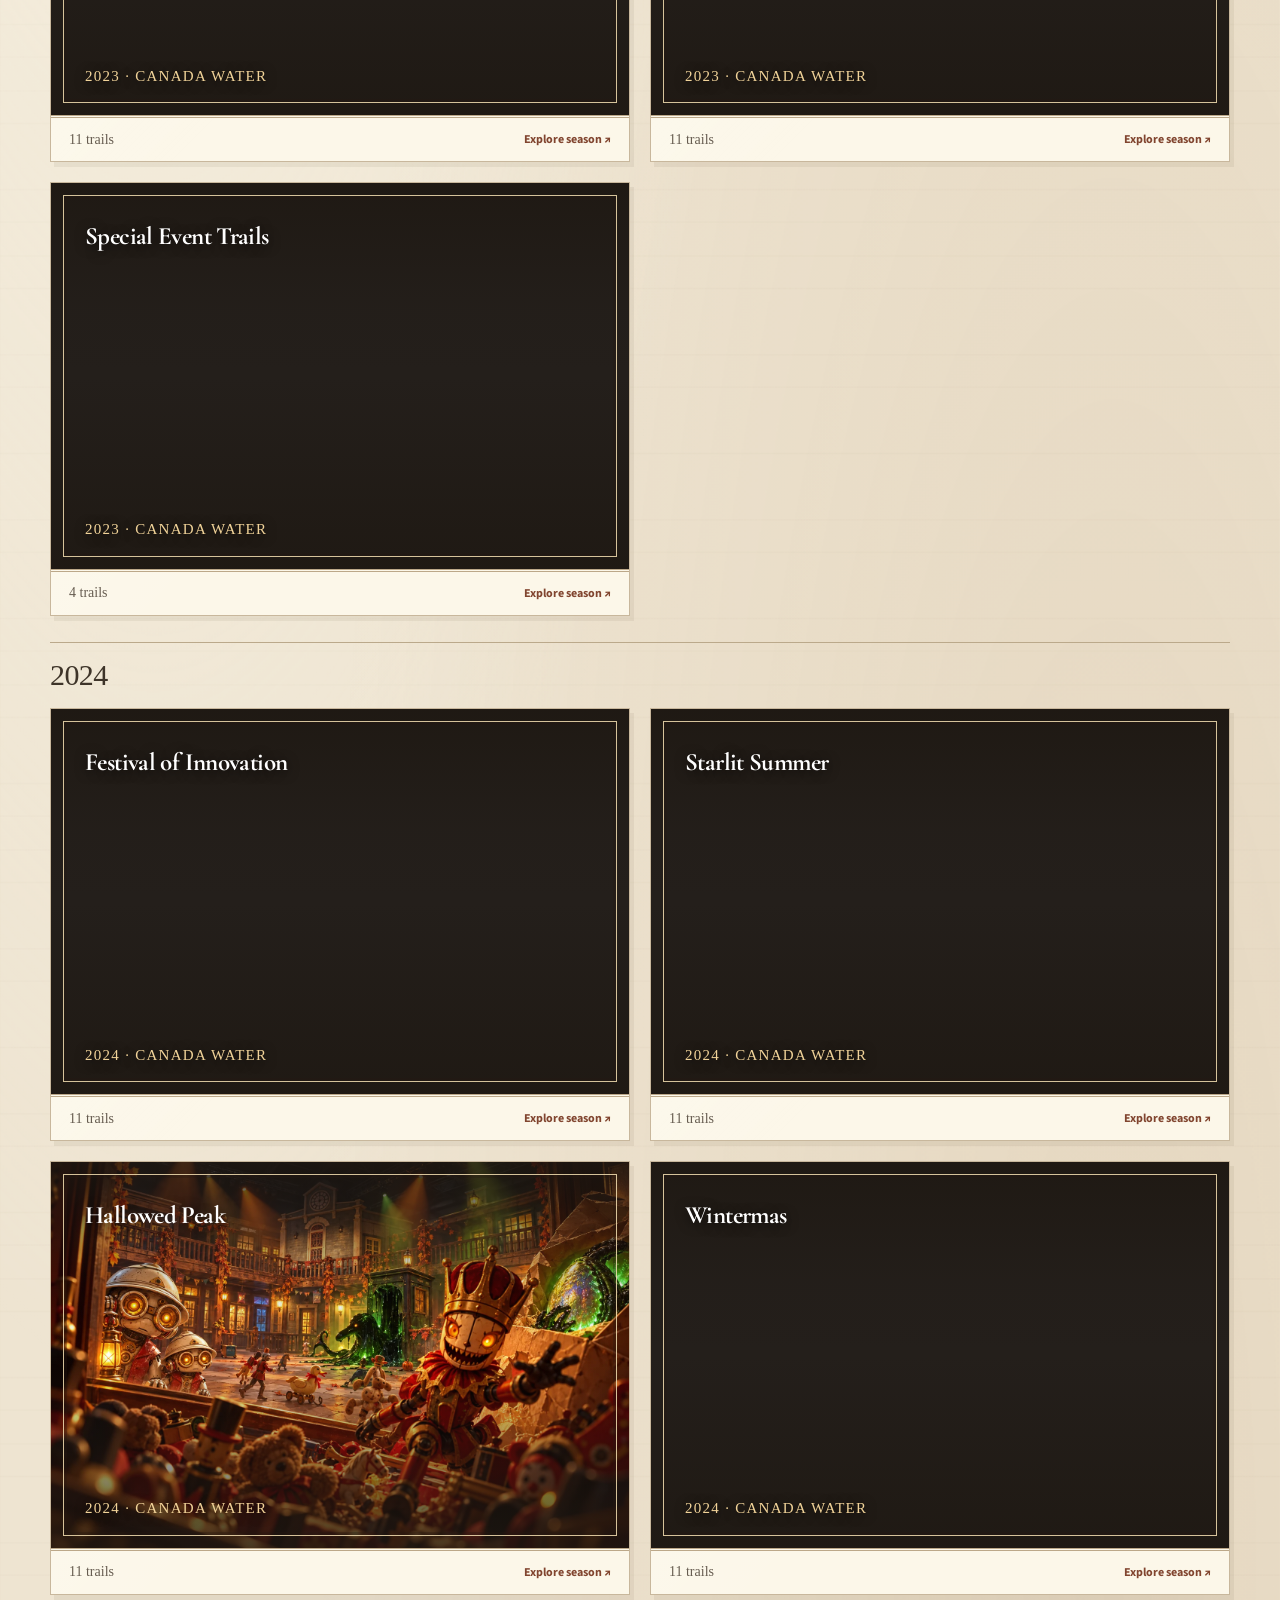
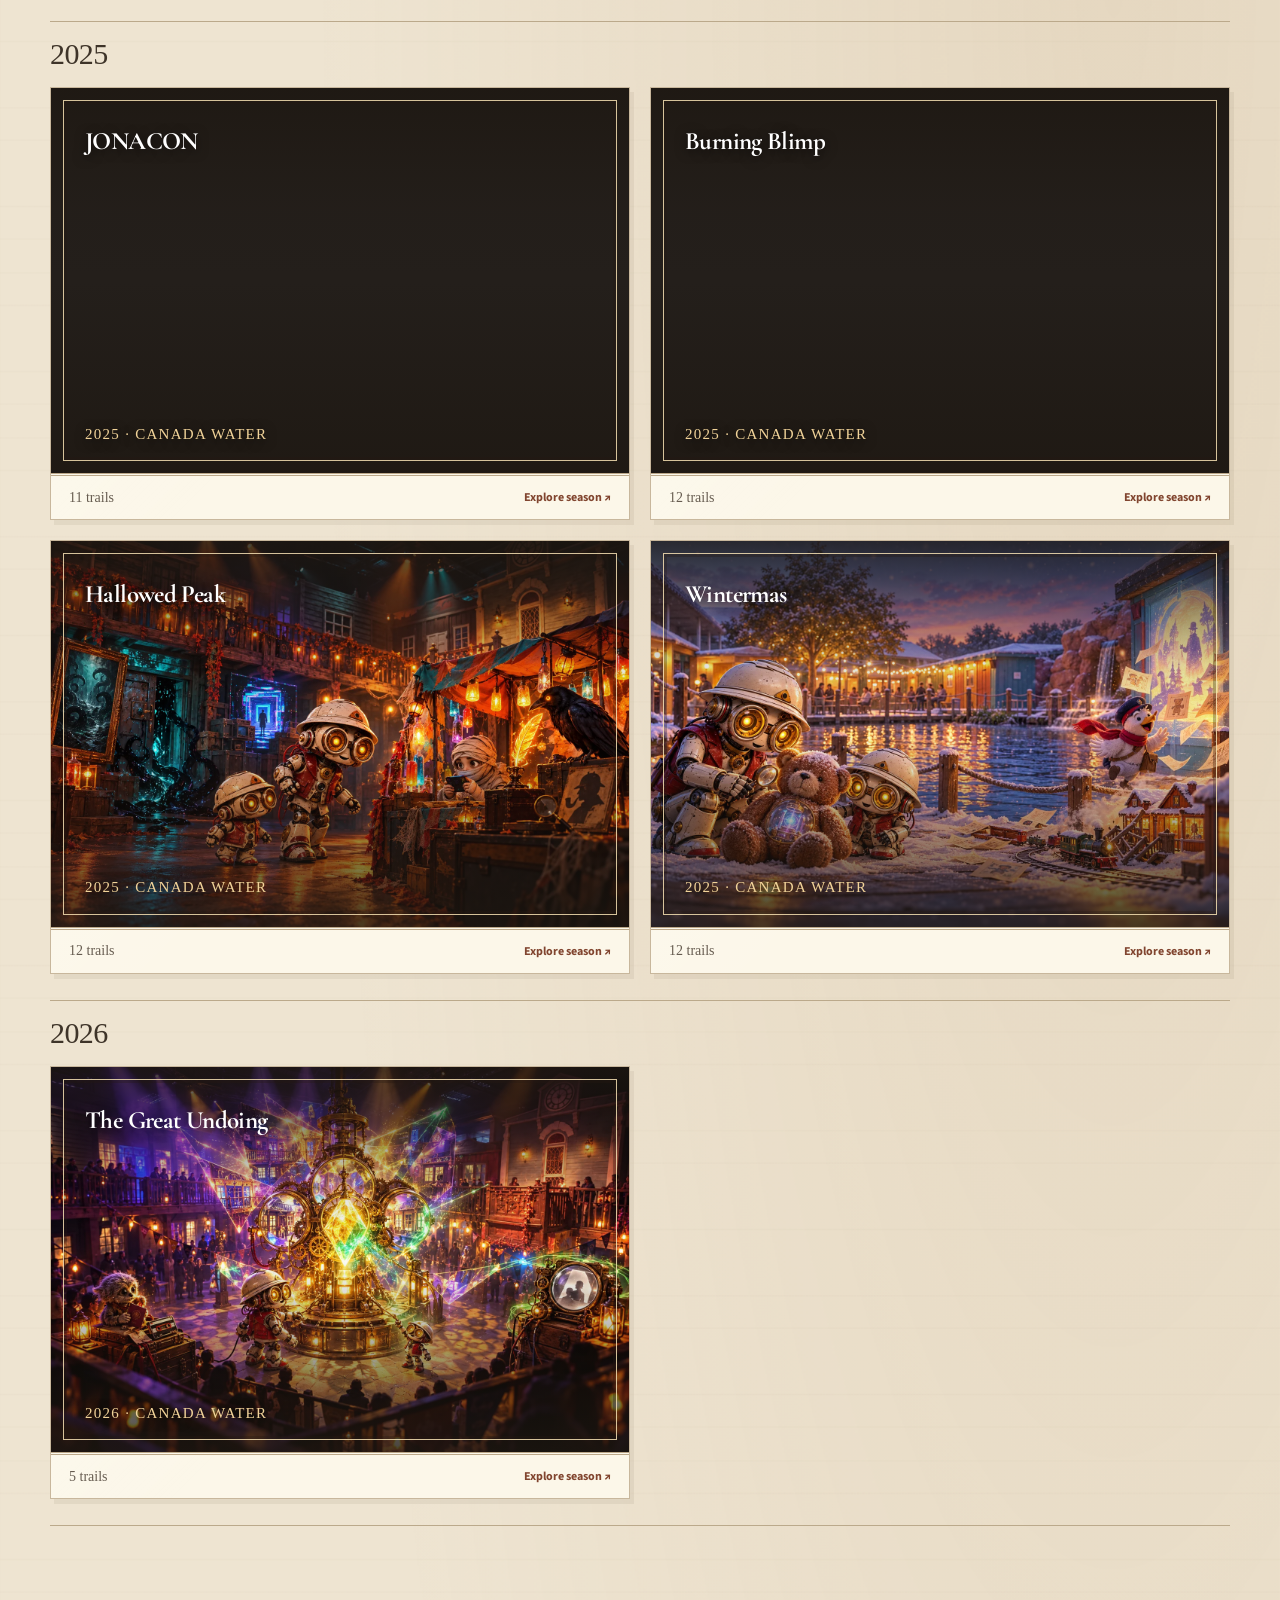
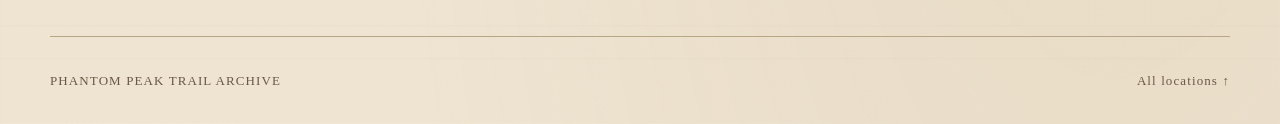
==== commit 665623c6: "Clear centre of pending trail card" ====
--- a/canada-water.html
+++ b/canada-water.html
@@ -8,7 +8,7 @@
   <title>Canada Water Trails · Phantom Peak Trail Archive</title>
   <link rel="icon" href="assets/ppec-logo.png">
   <link rel="stylesheet" href="styles.css?v=14">
-  <script defer src="canada-water.js?v=17"></script>
+  <script defer src="canada-water.js?v=18"></script>
 </head>
 <body class="archive-page">
   <a class="skip-link" href="#main">Skip to content</a>
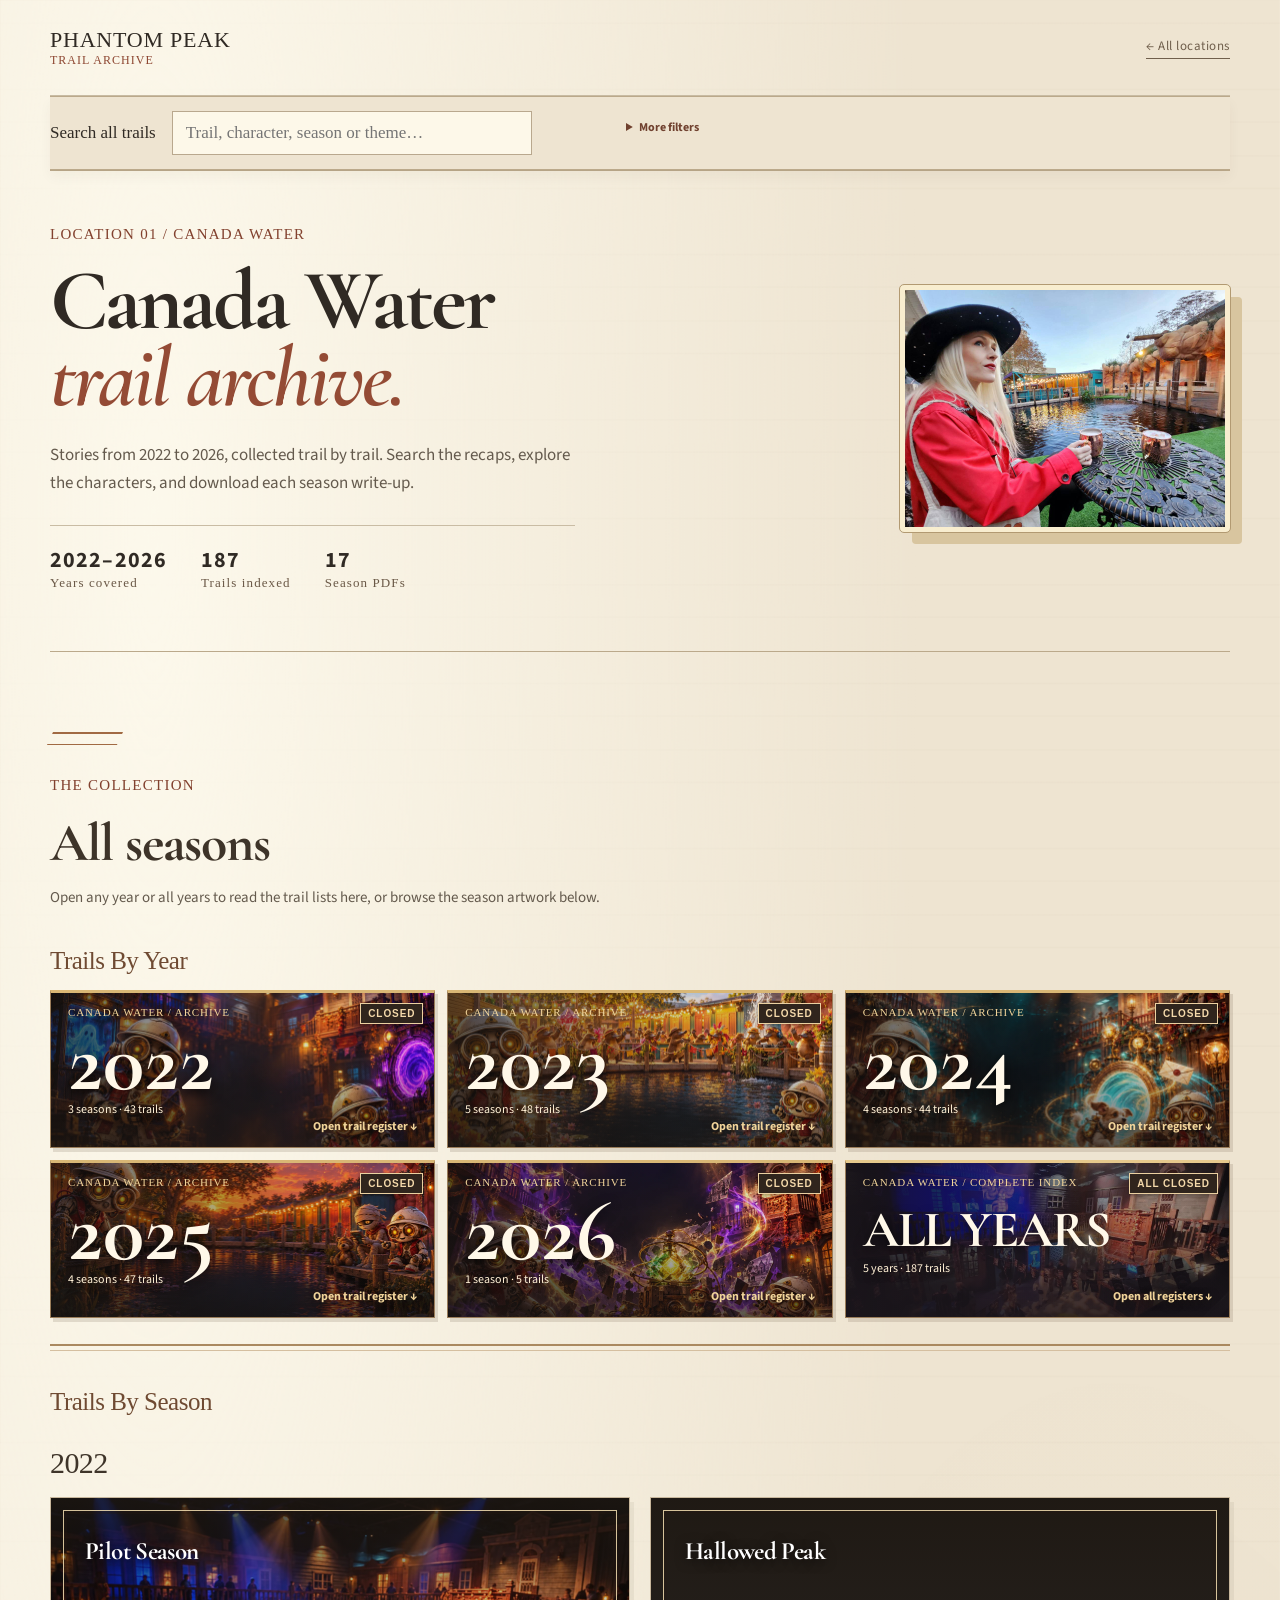
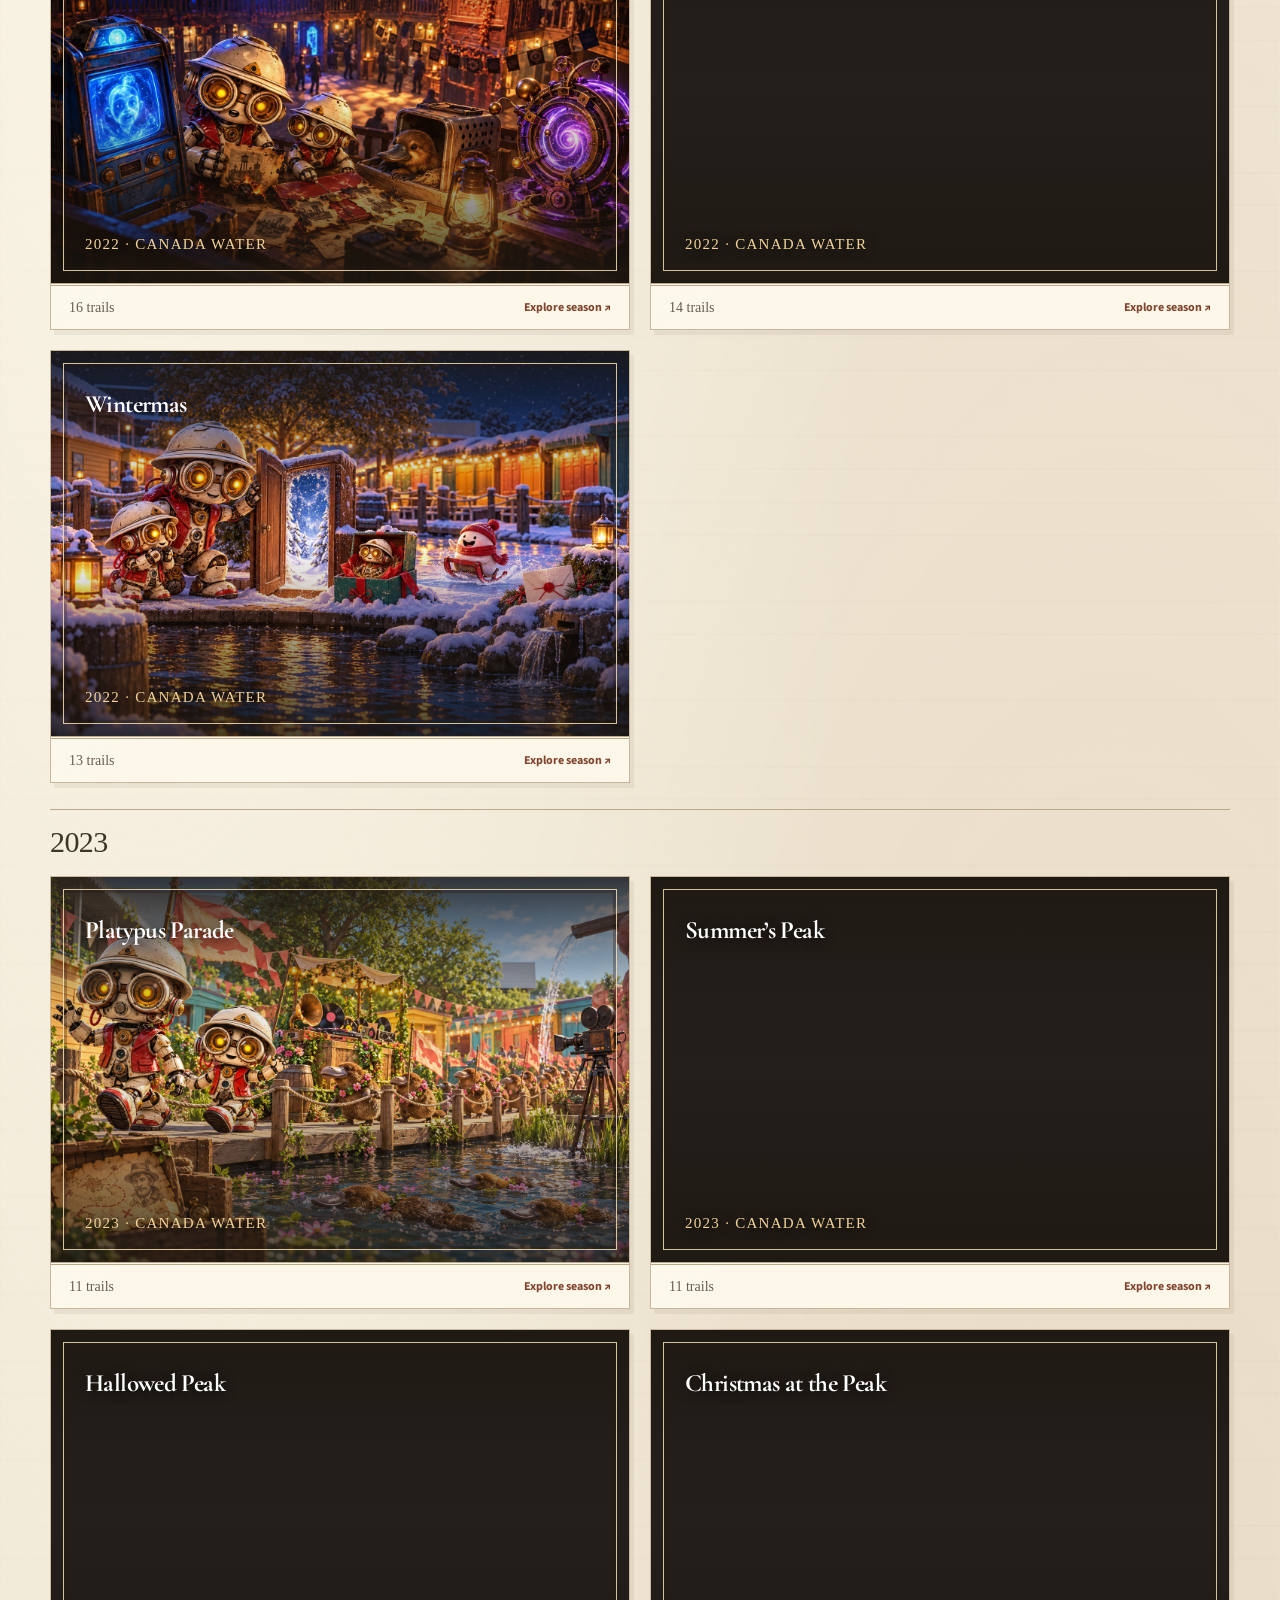
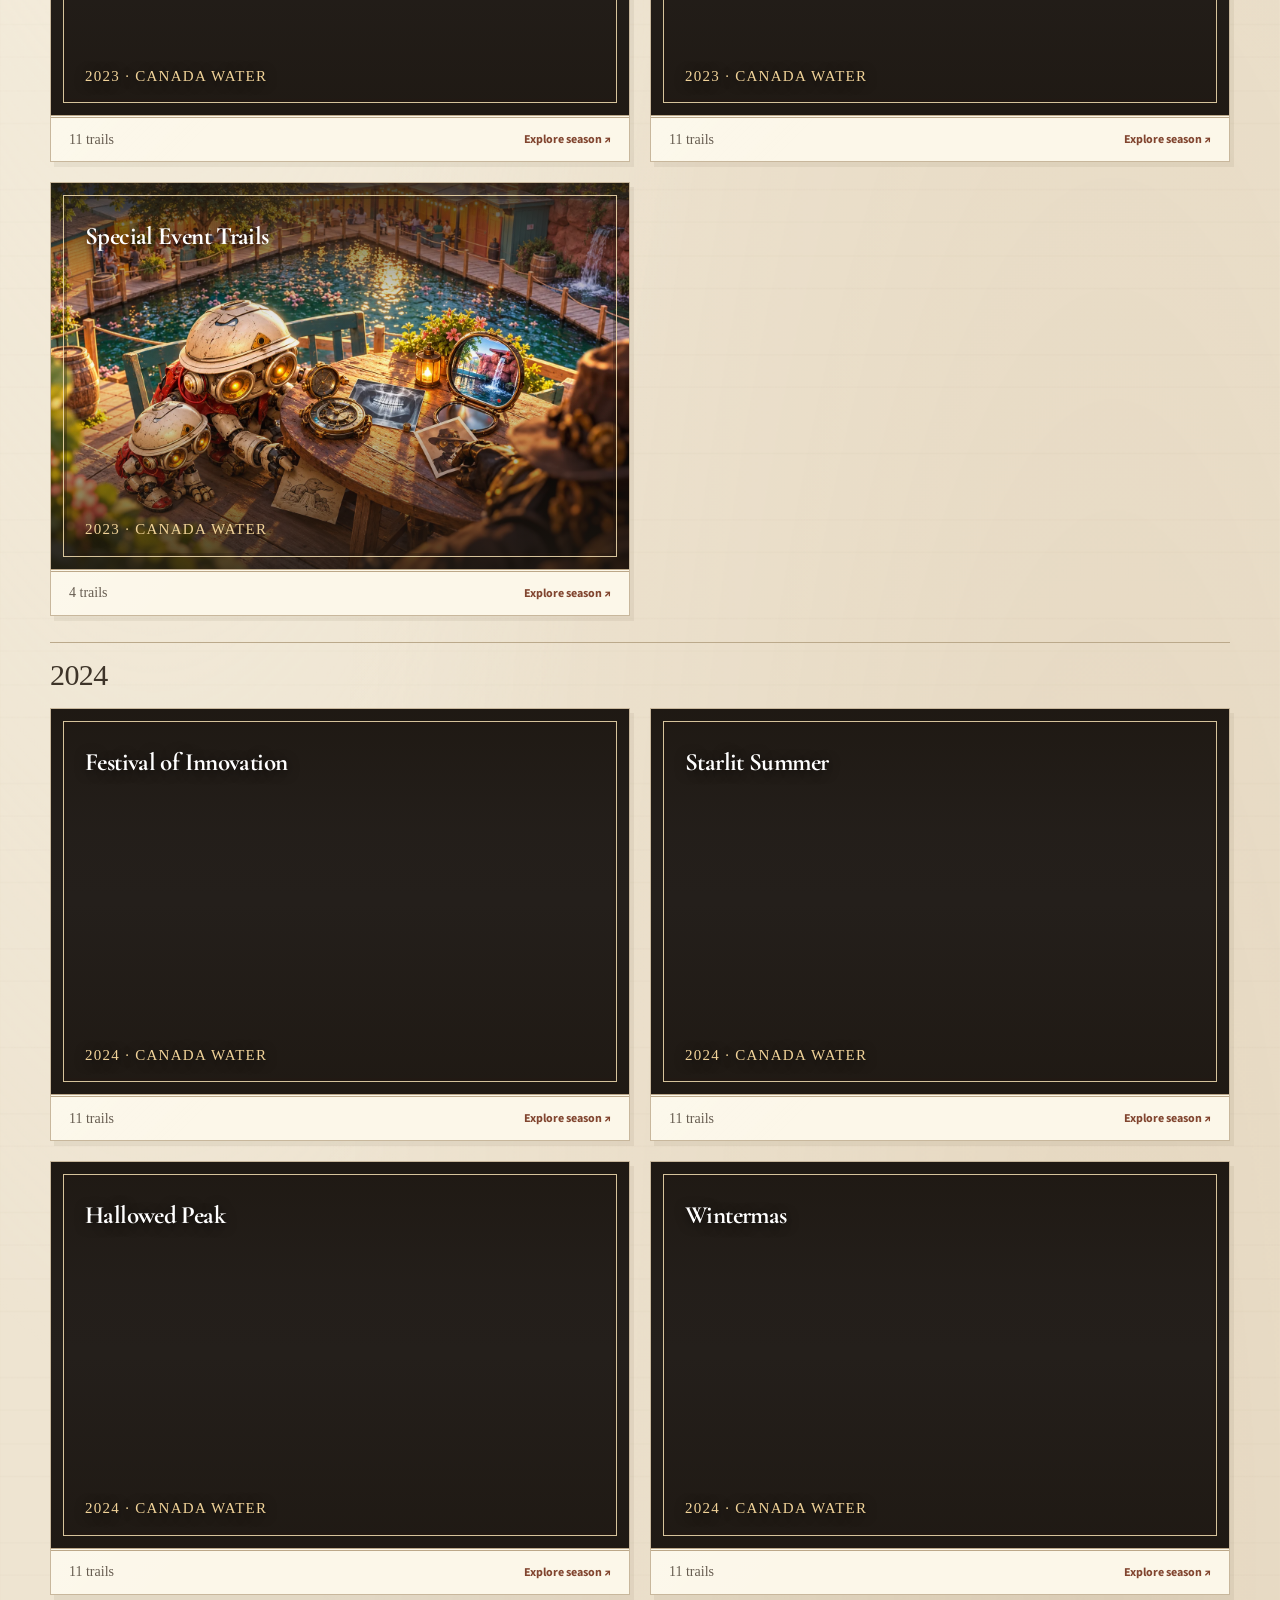
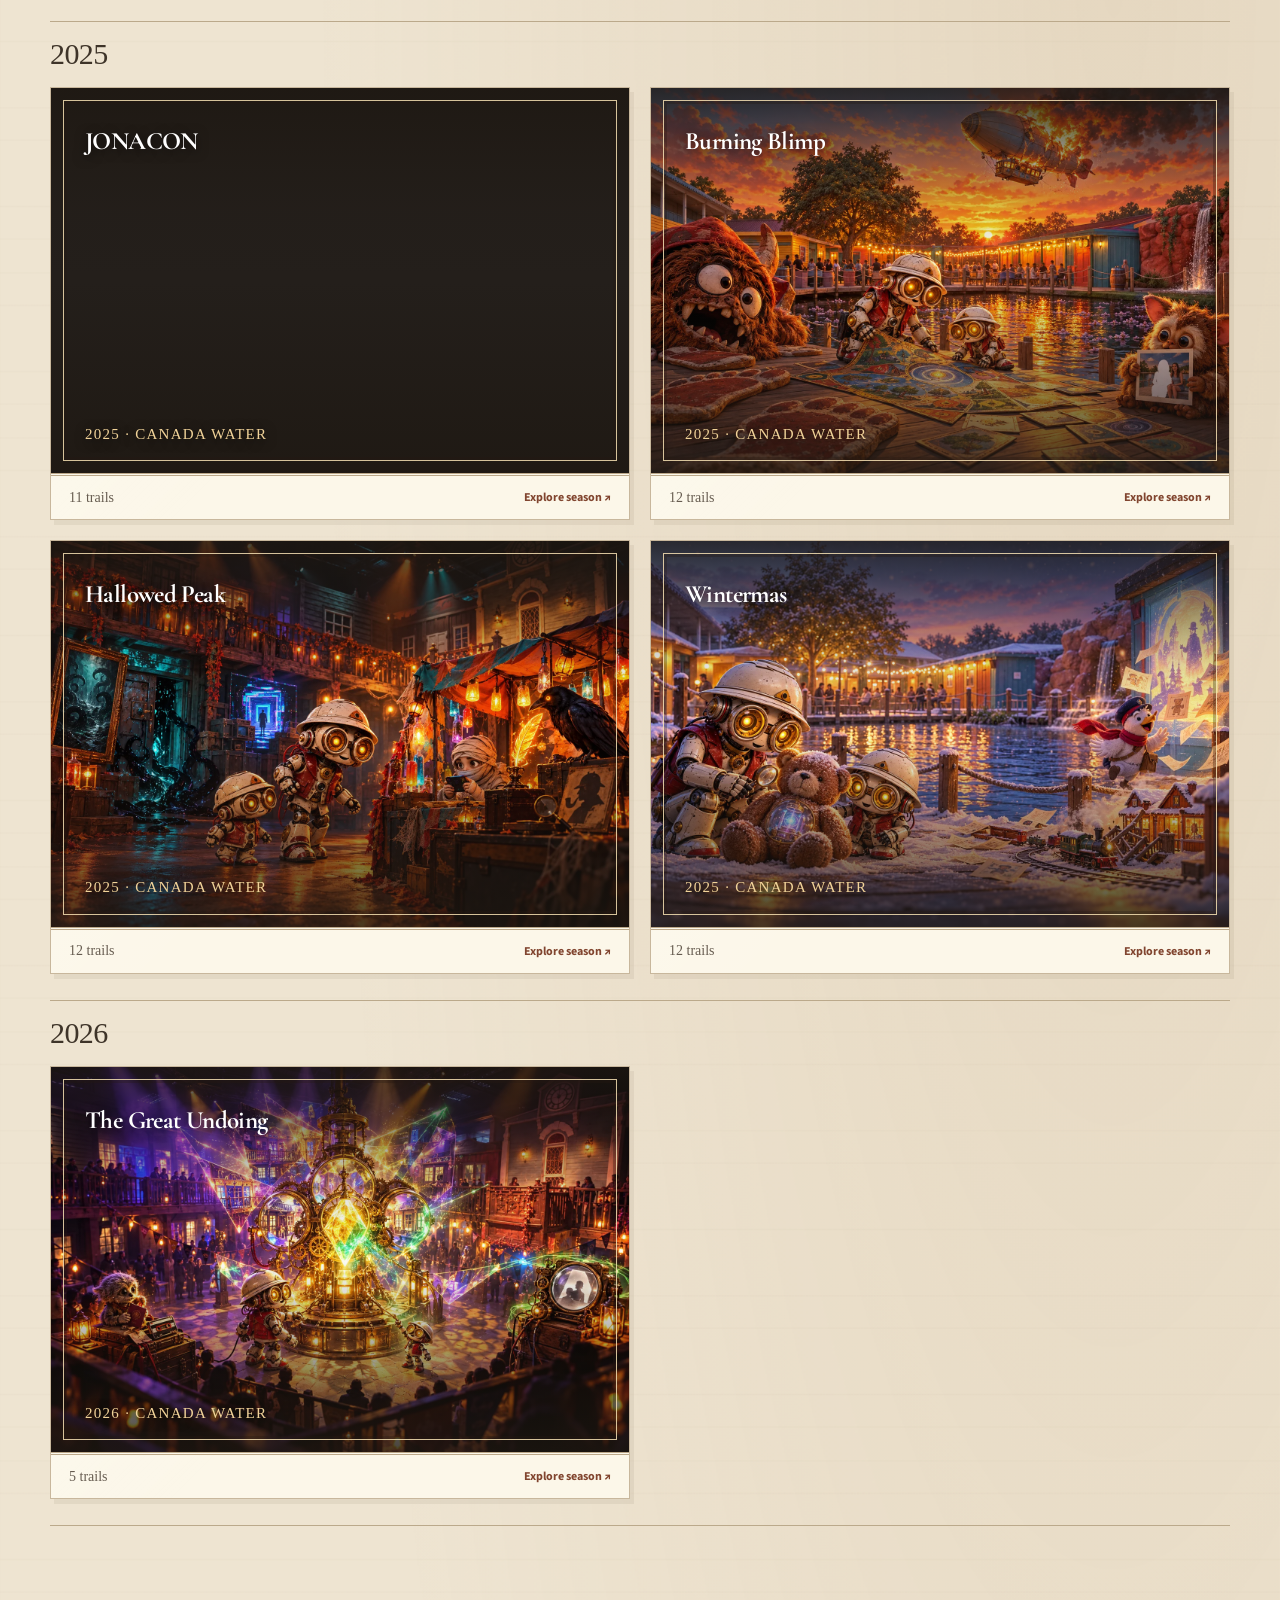
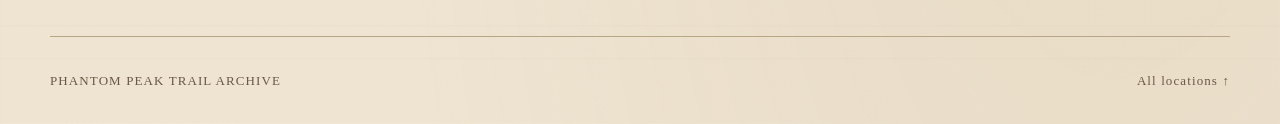
==== commit 3635a2cf: "Clarify Rexford and Gerard Wereplatypus origin" ====
--- a/canada-water.html
+++ b/canada-water.html
@@ -8,7 +8,7 @@
   <title>Canada Water Trails · Phantom Peak Trail Archive</title>
   <link rel="icon" href="assets/ppec-logo.png">
   <link rel="stylesheet" href="styles.css?v=14">
-  <script defer src="canada-water.js?v=18"></script>
+  <script defer src="canada-water.js?v=19"></script>
 </head>
 <body class="archive-page">
   <a class="skip-link" href="#main">Skip to content</a>
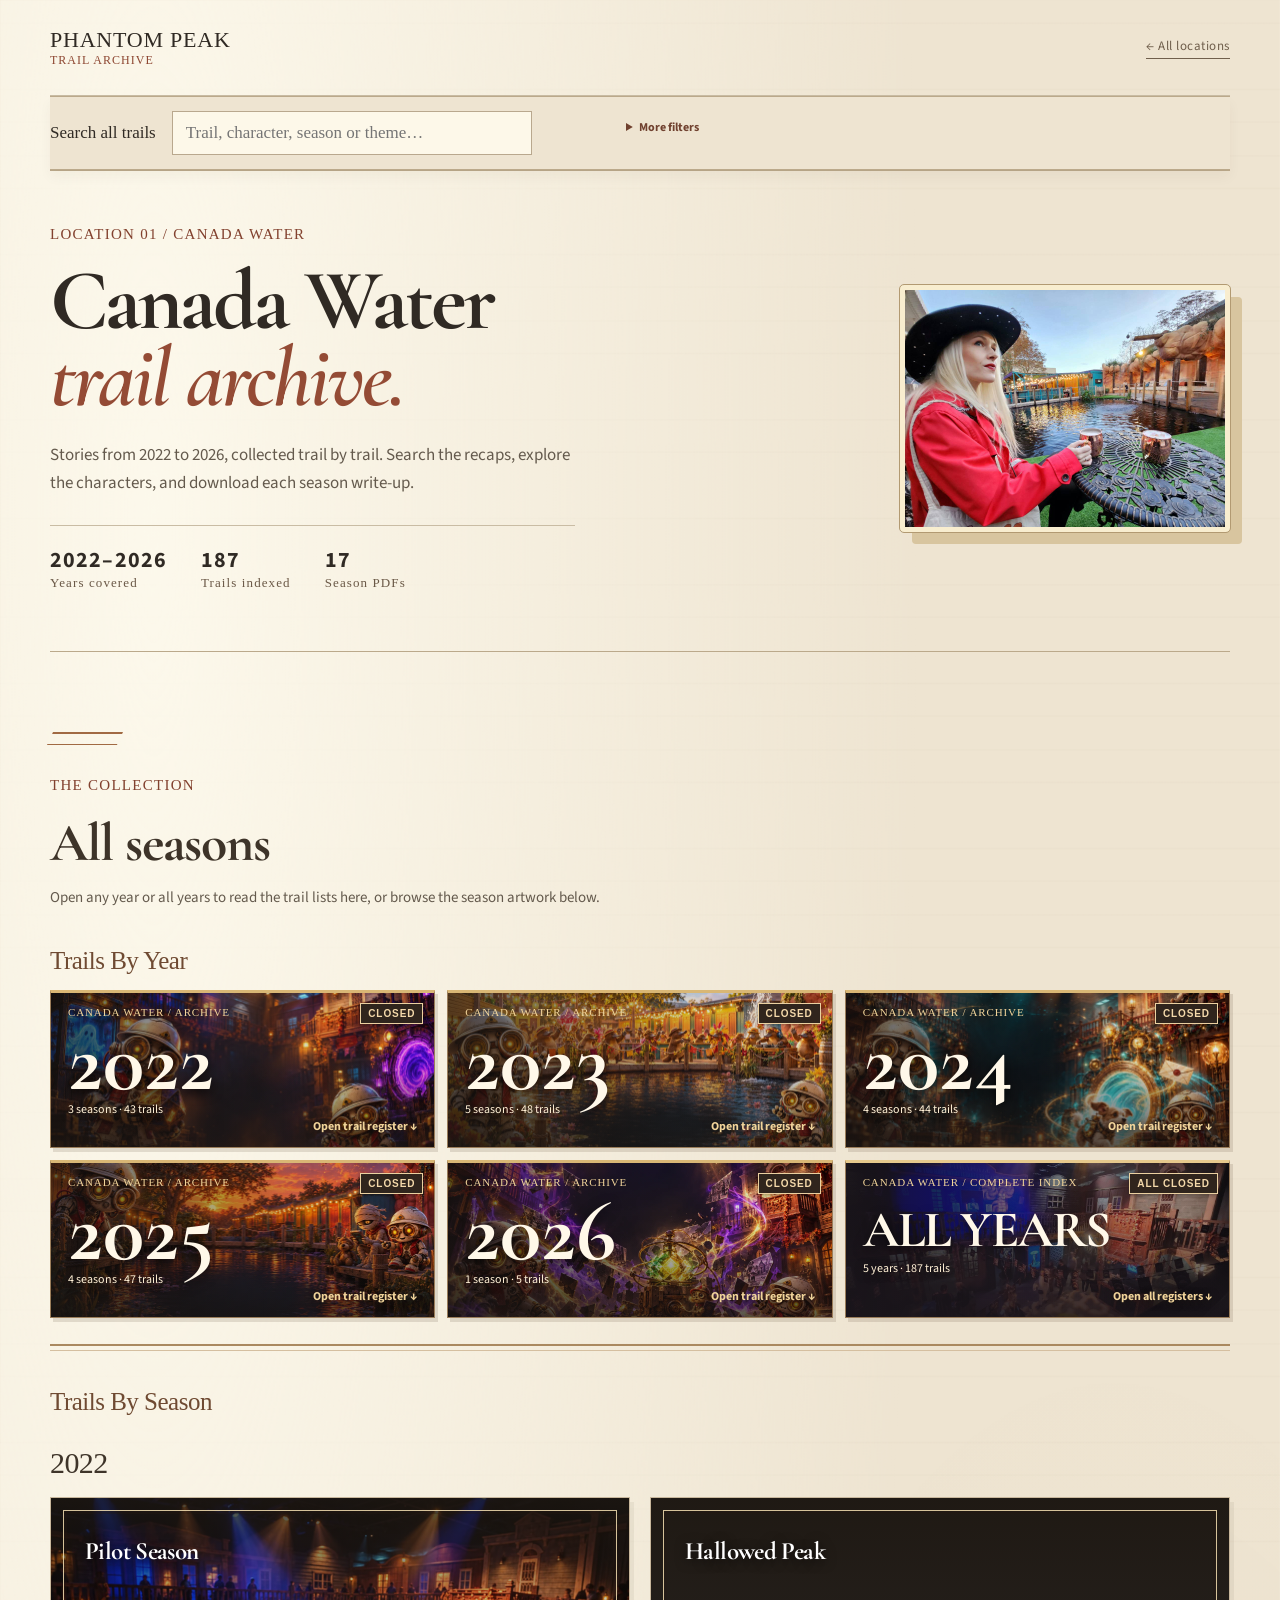
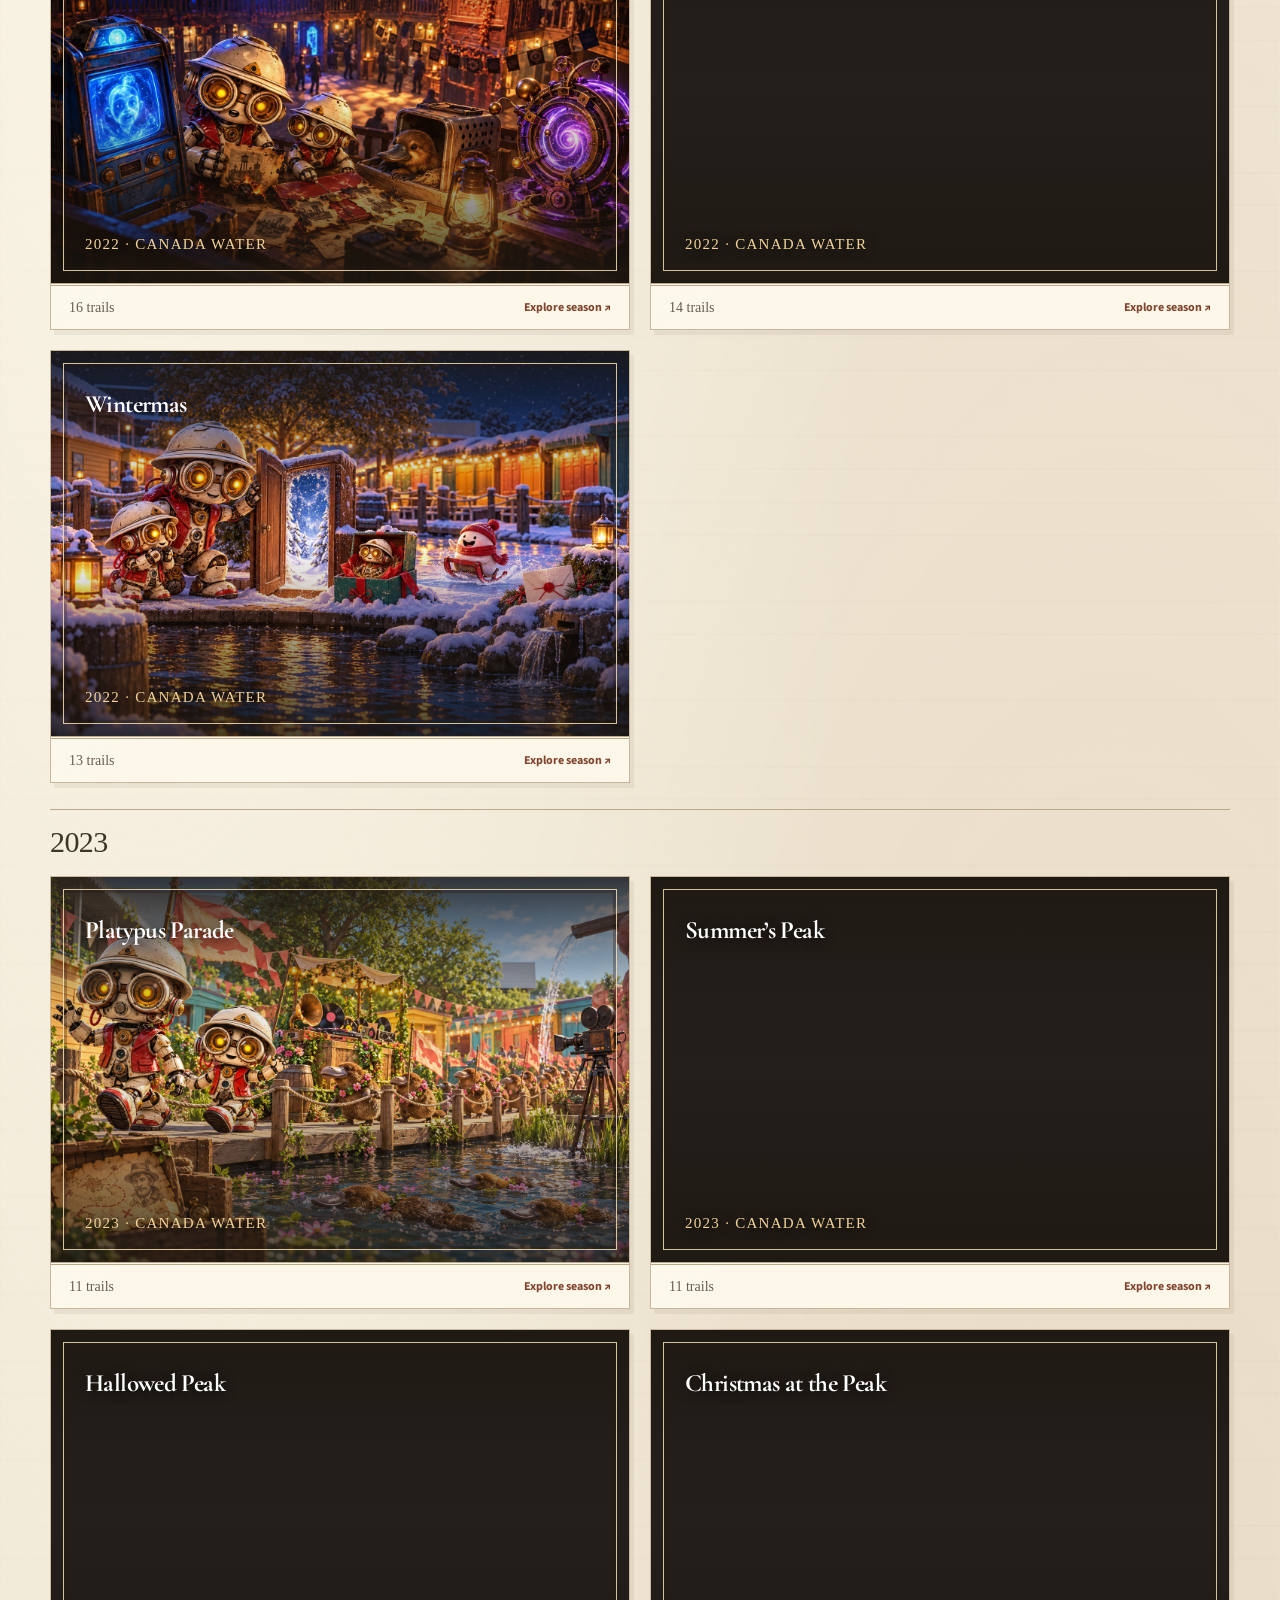
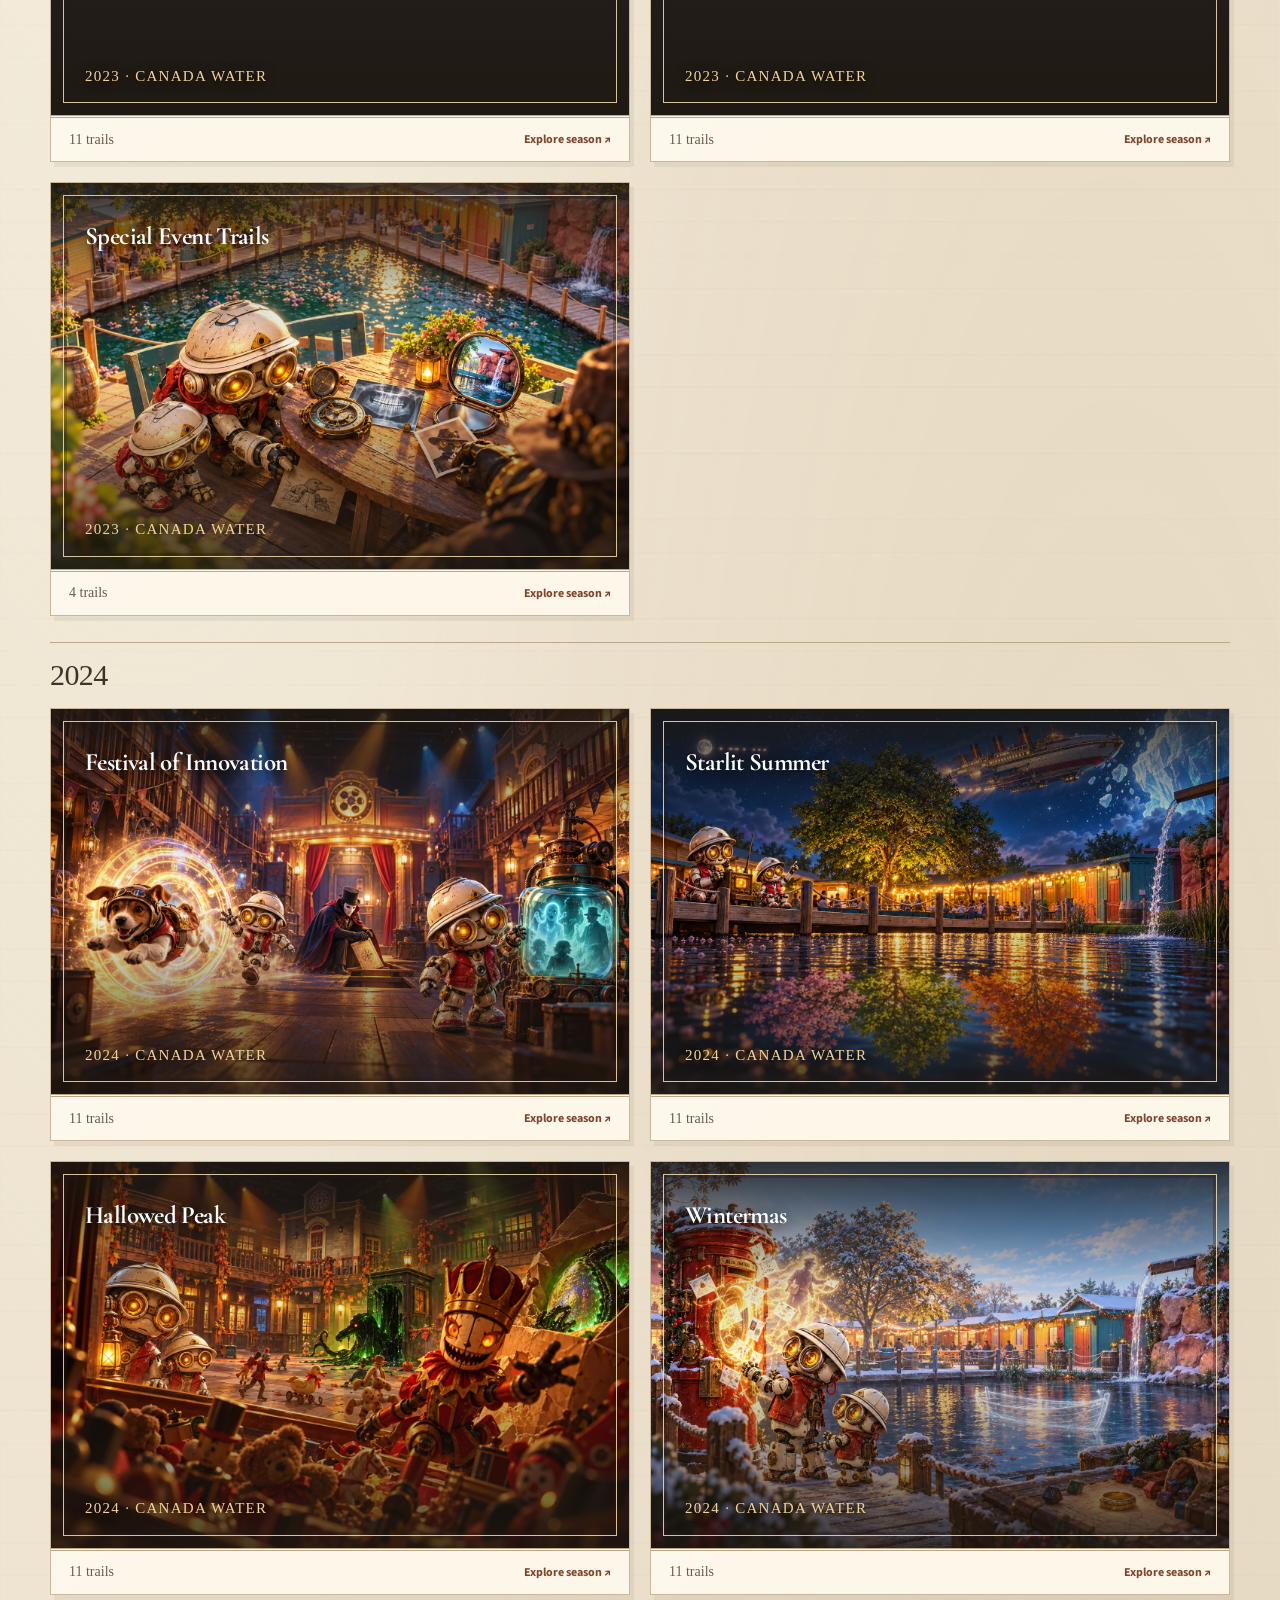
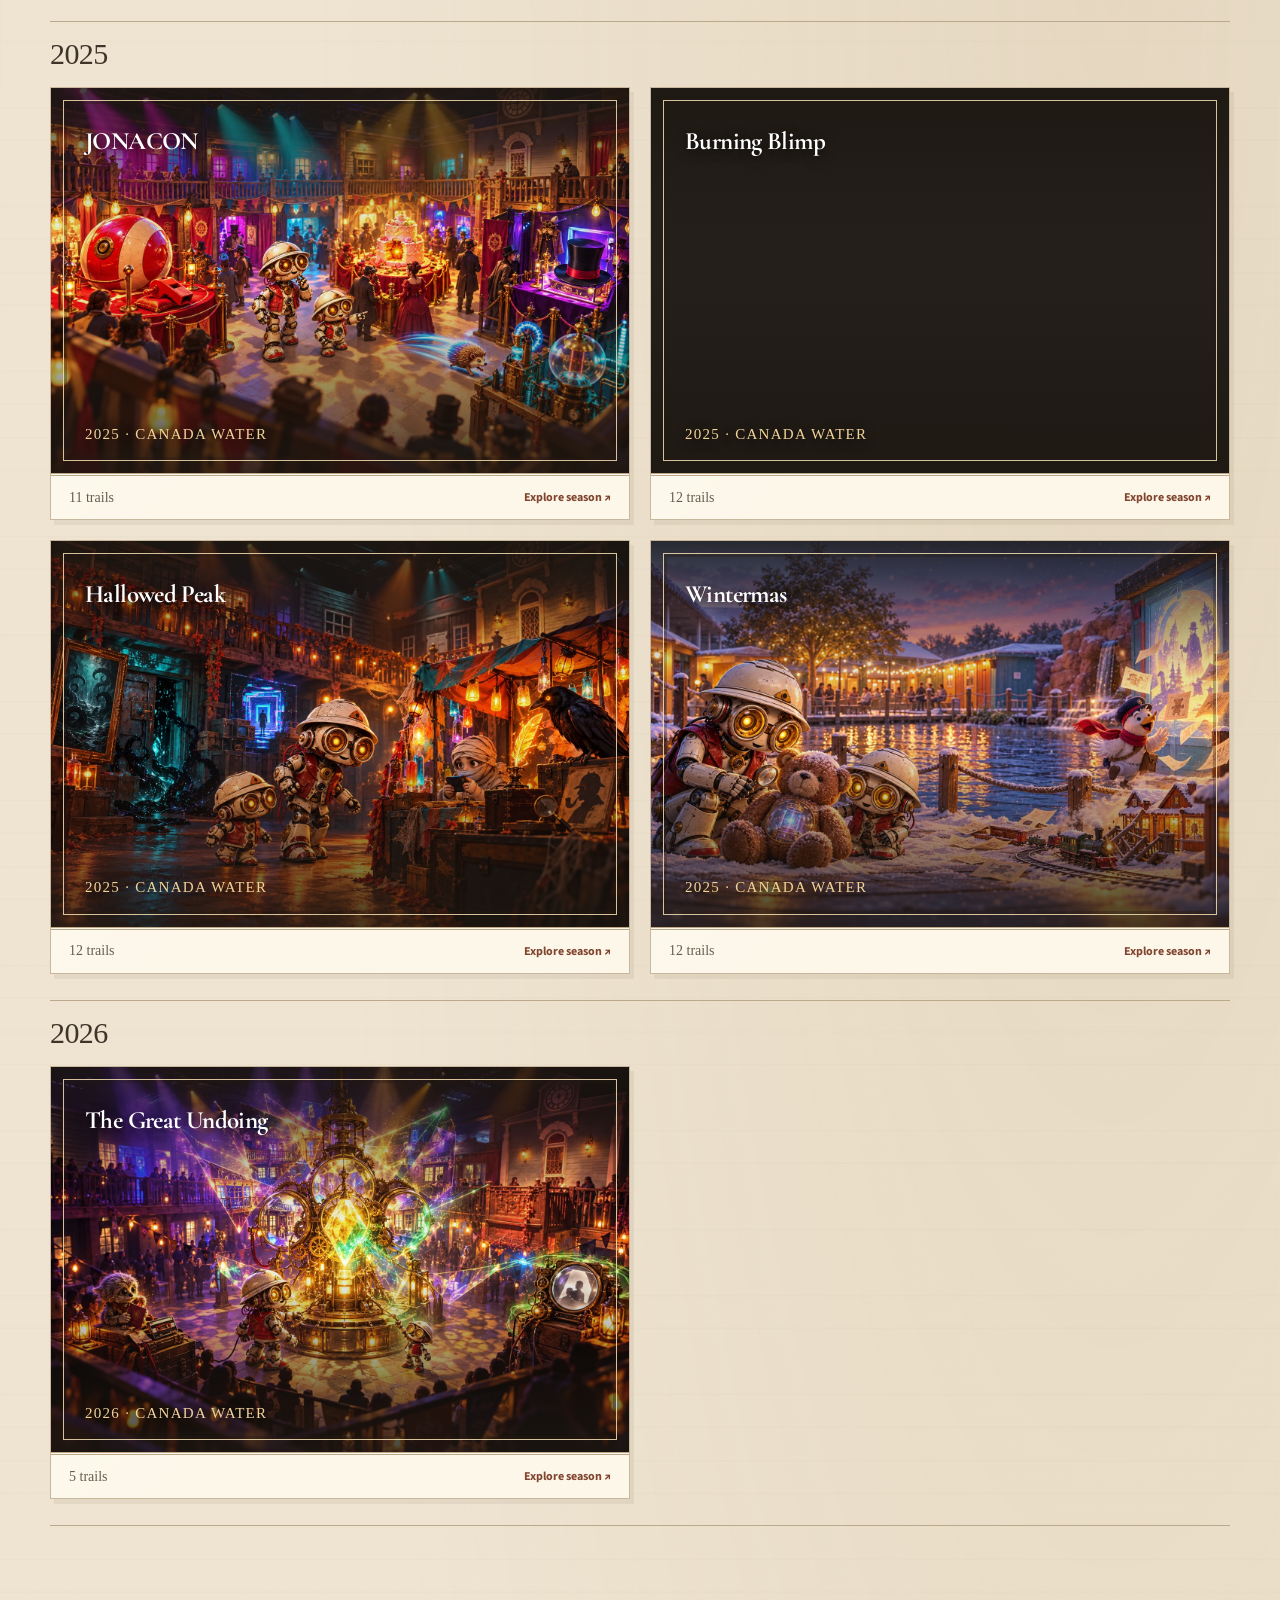
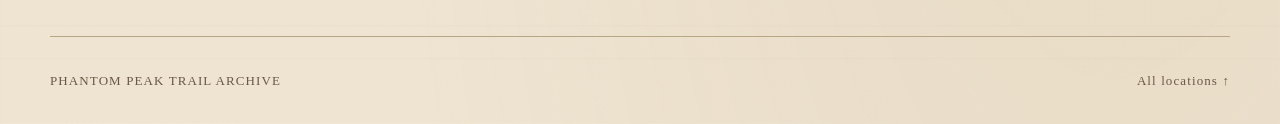
==== commit f911bcbd: "Correct Gerard experiment without clone claim" ====
--- a/canada-water.html
+++ b/canada-water.html
@@ -8,7 +8,7 @@
   <title>Canada Water Trails · Phantom Peak Trail Archive</title>
   <link rel="icon" href="assets/ppec-logo.png">
   <link rel="stylesheet" href="styles.css?v=14">
-  <script defer src="canada-water.js?v=19"></script>
+  <script defer src="canada-water.js?v=20"></script>
 </head>
 <body class="archive-page">
   <a class="skip-link" href="#main">Skip to content</a>
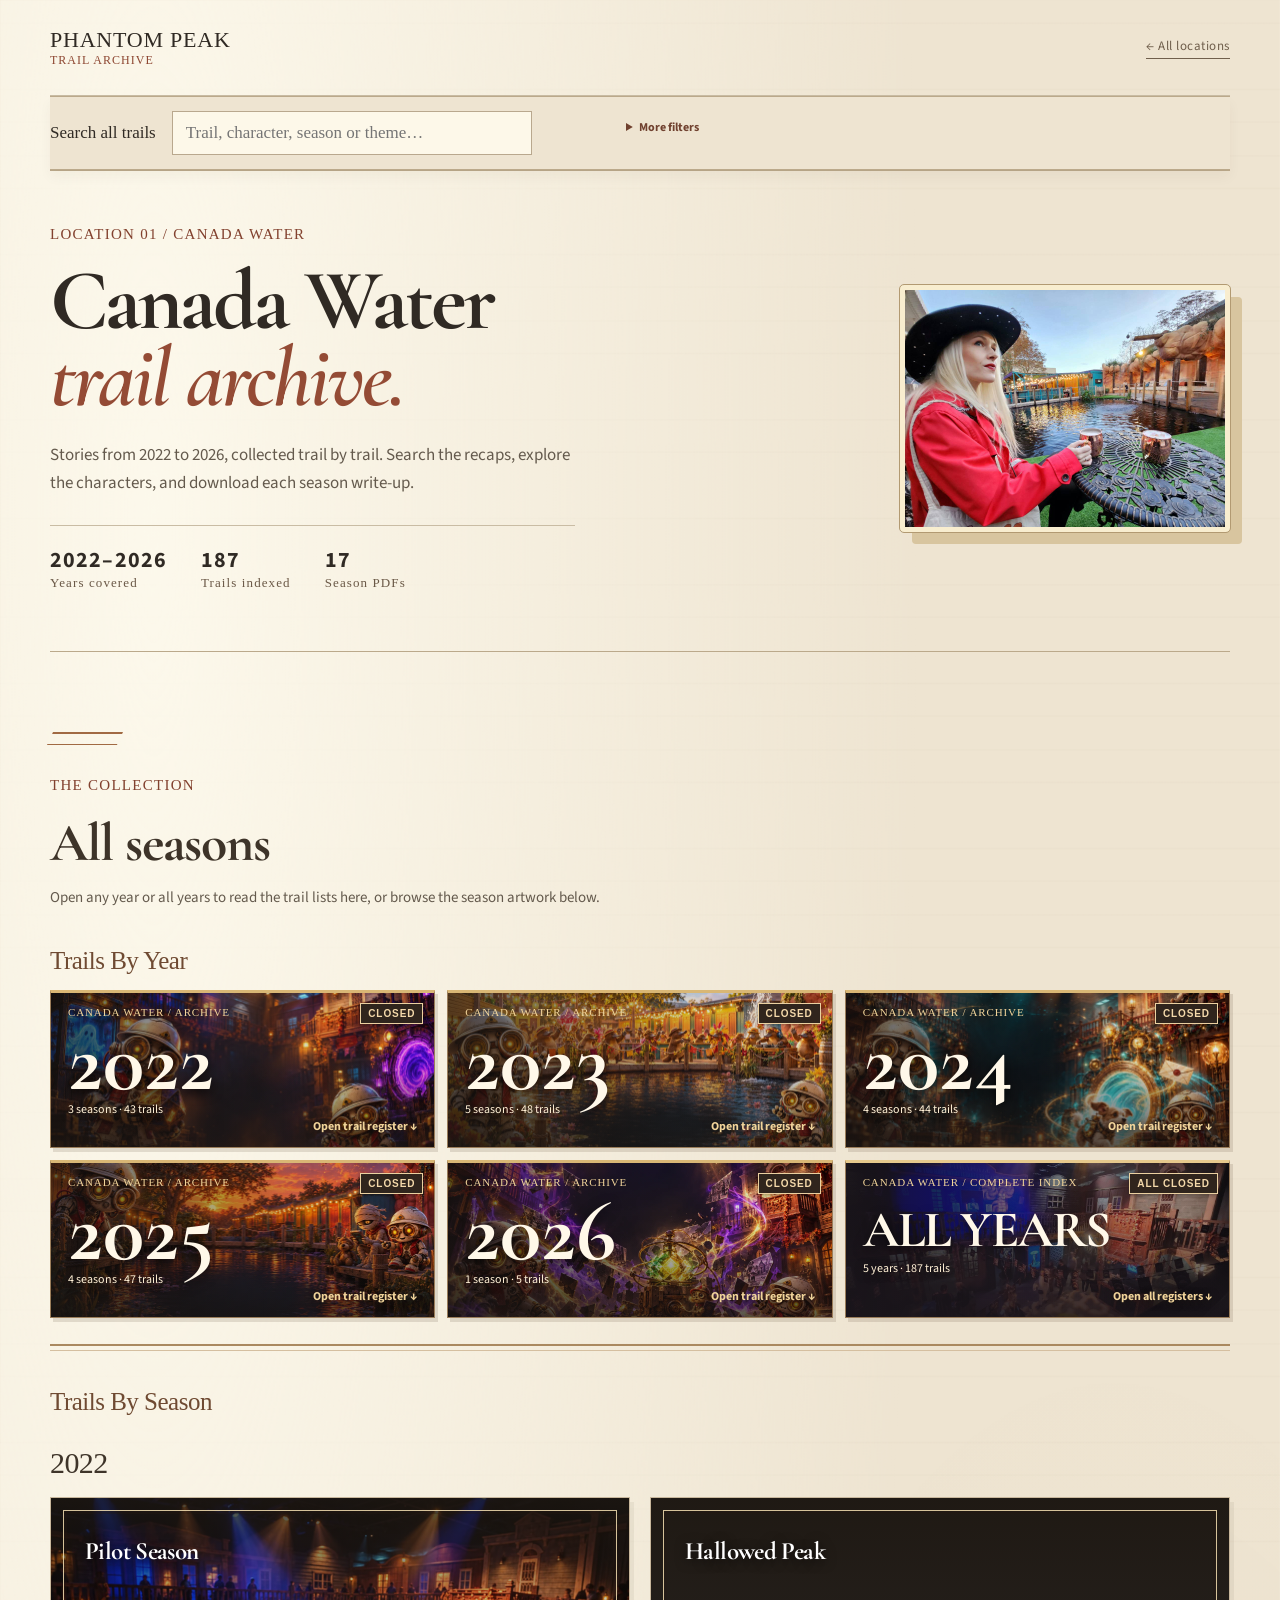
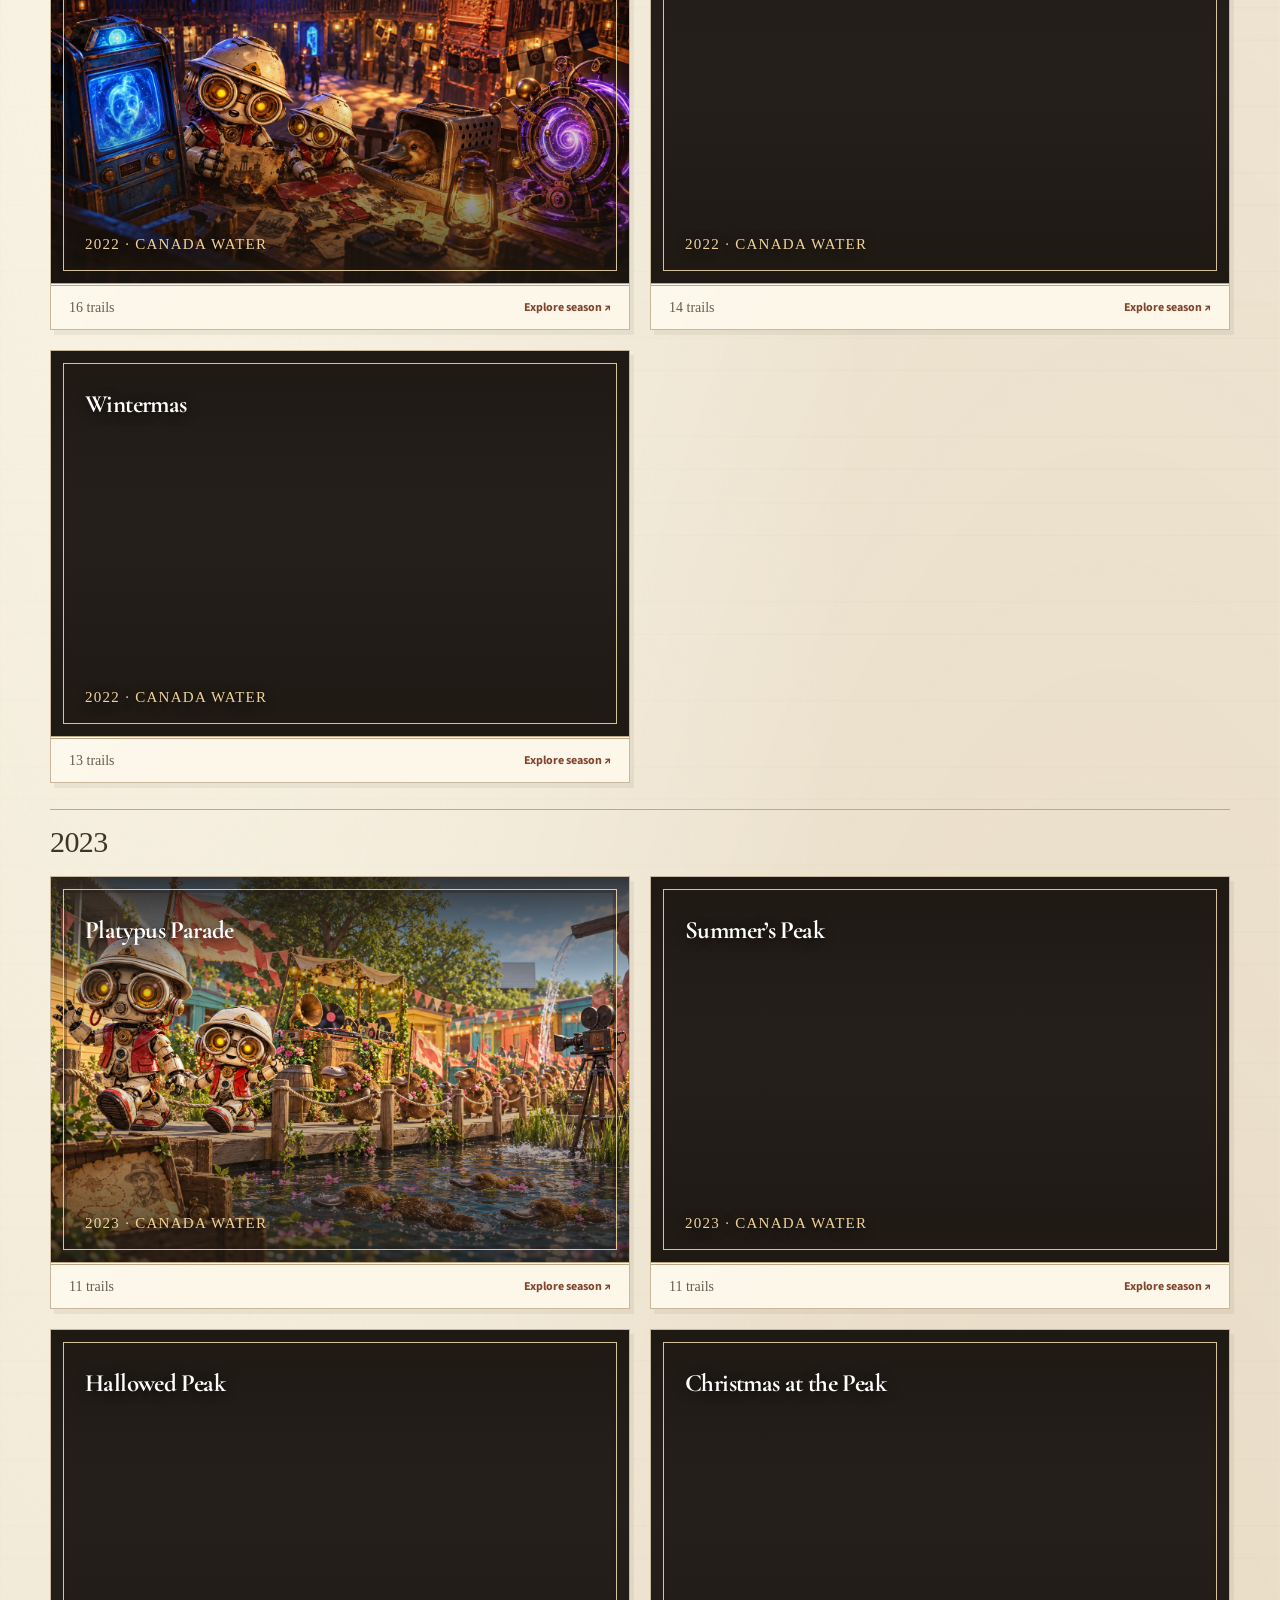
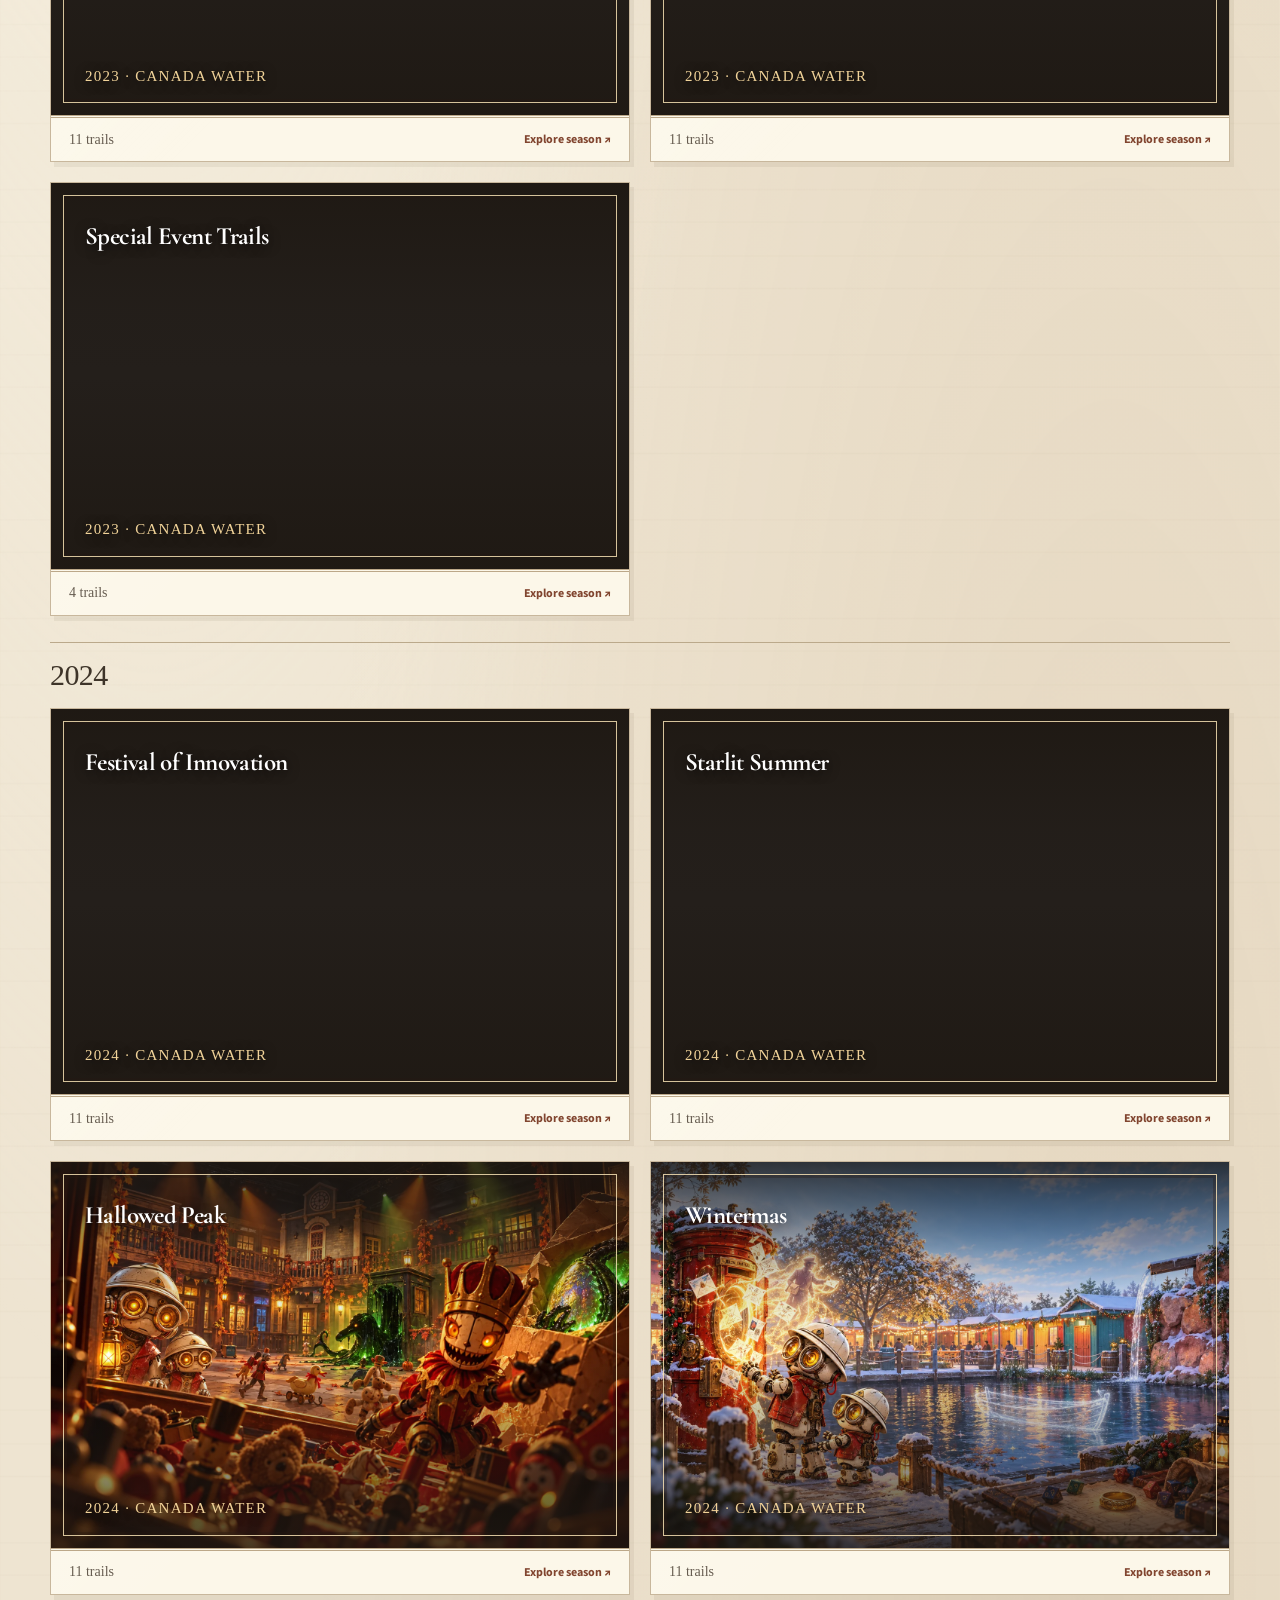
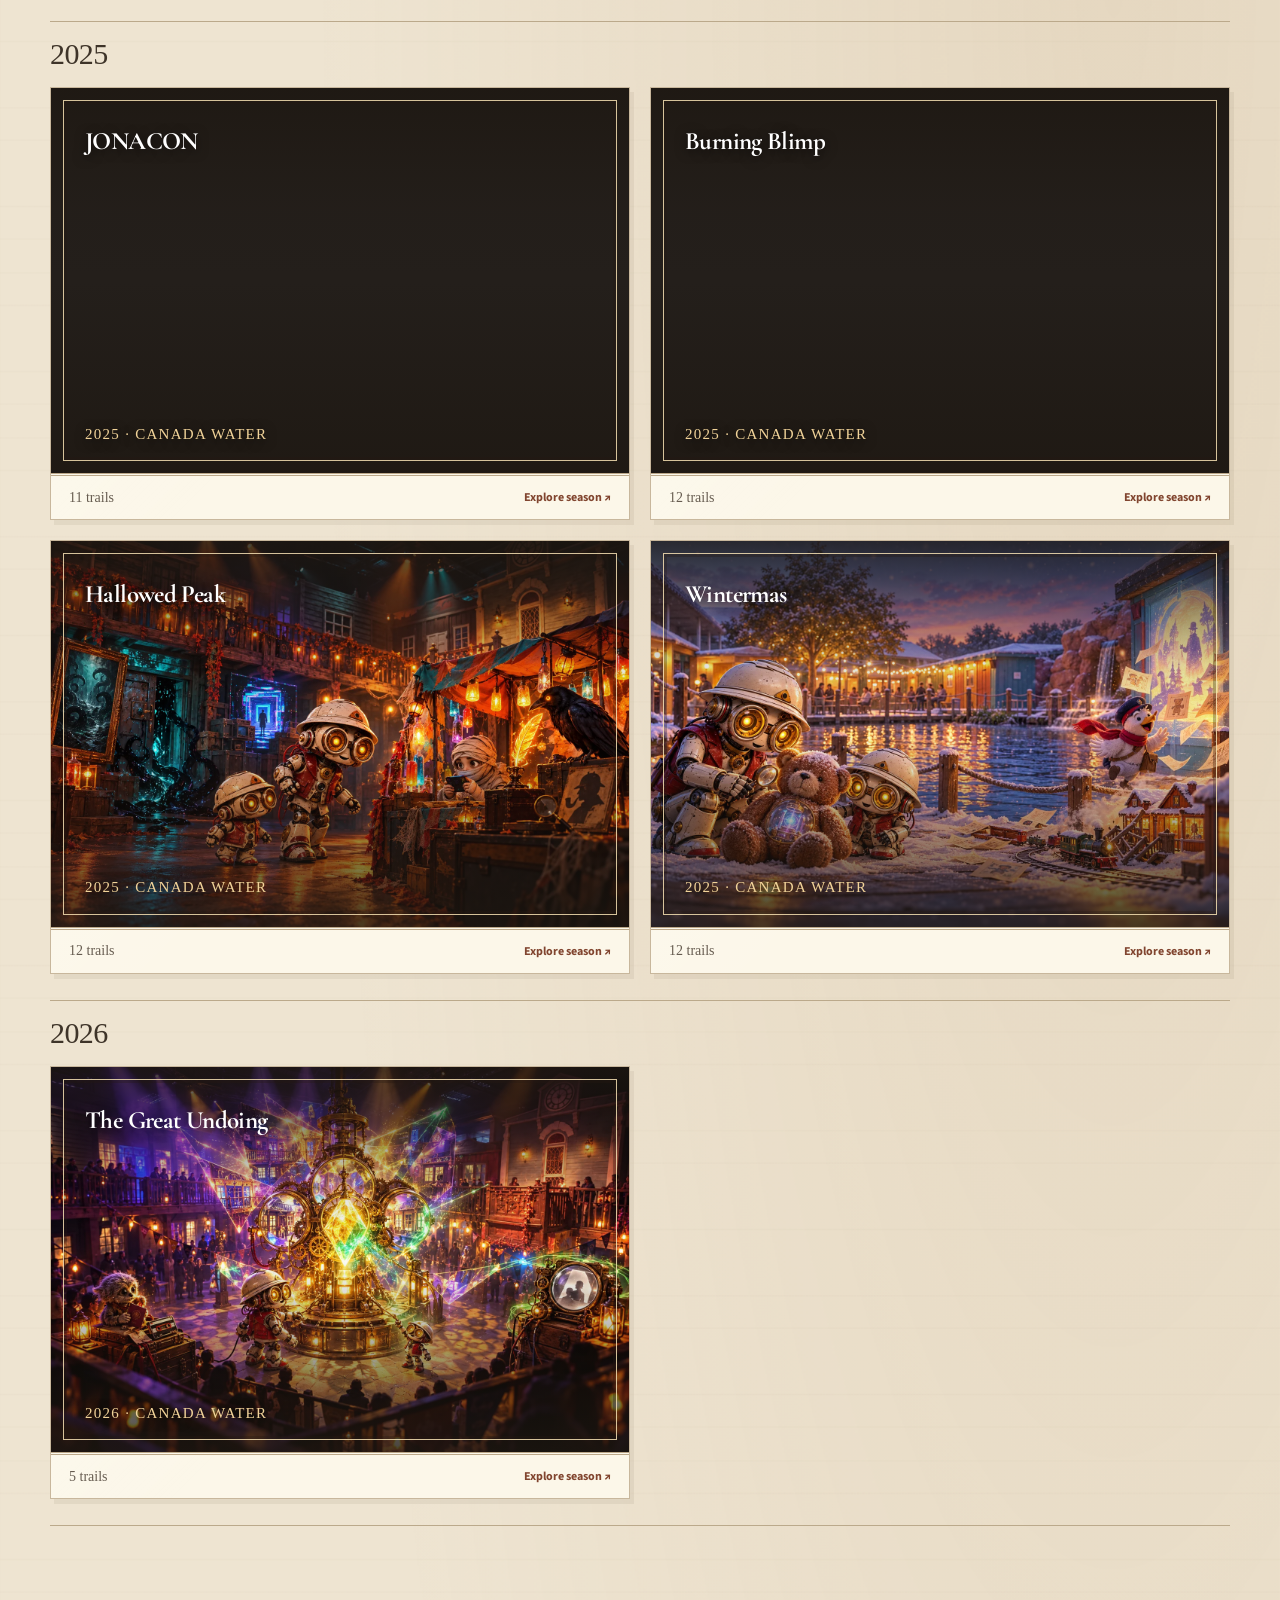
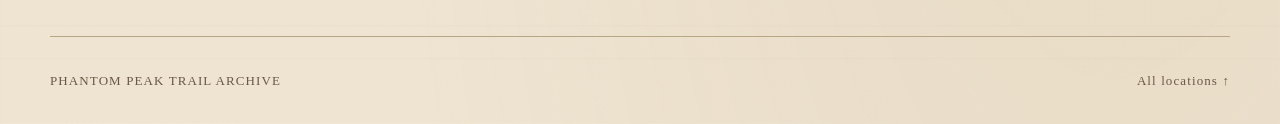
==== commit f9a4cfa6: "Correct diamant time and space mapping" ====
--- a/canada-water.html
+++ b/canada-water.html
@@ -8,7 +8,7 @@
   <title>Canada Water Trails · Phantom Peak Trail Archive</title>
   <link rel="icon" href="assets/ppec-logo.png">
   <link rel="stylesheet" href="styles.css?v=14">
-  <script defer src="canada-water.js?v=20"></script>
+  <script defer src="canada-water.js?v=21"></script>
 </head>
 <body class="archive-page">
   <a class="skip-link" href="#main">Skip to content</a>
